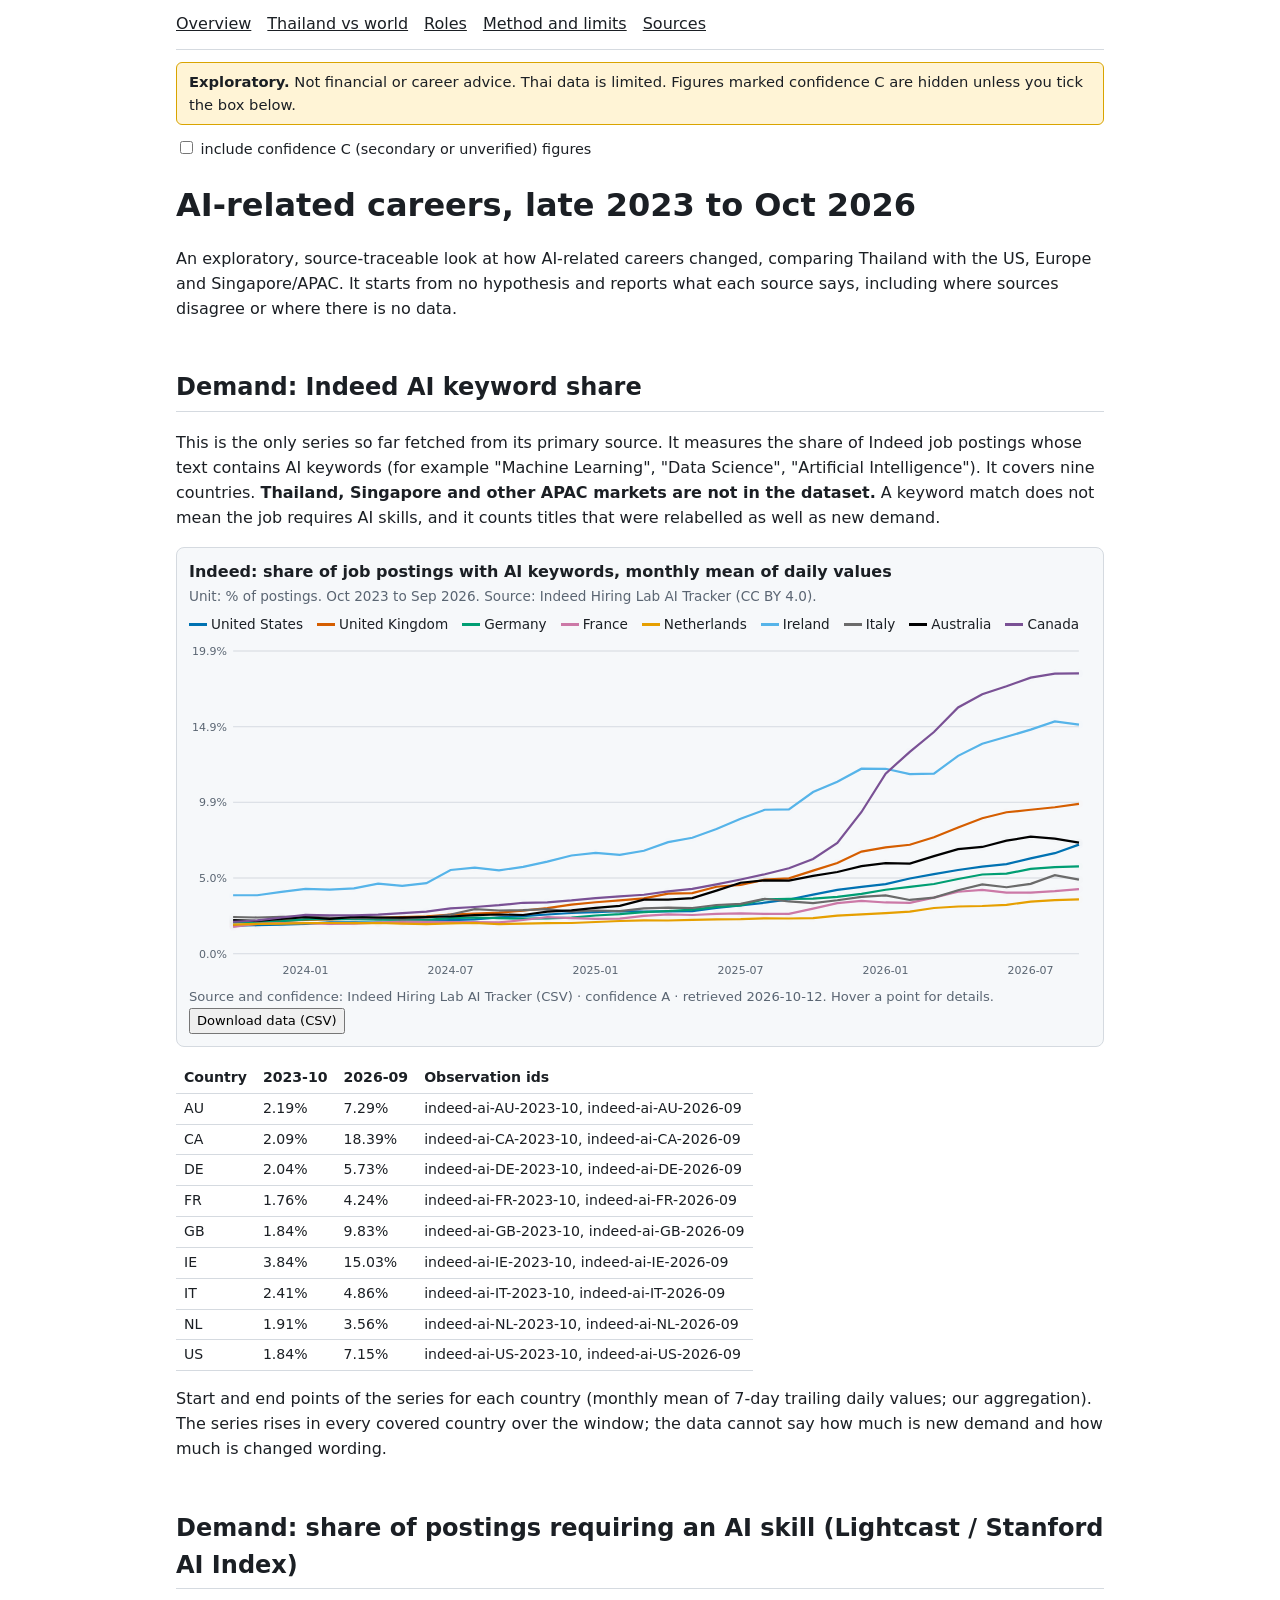
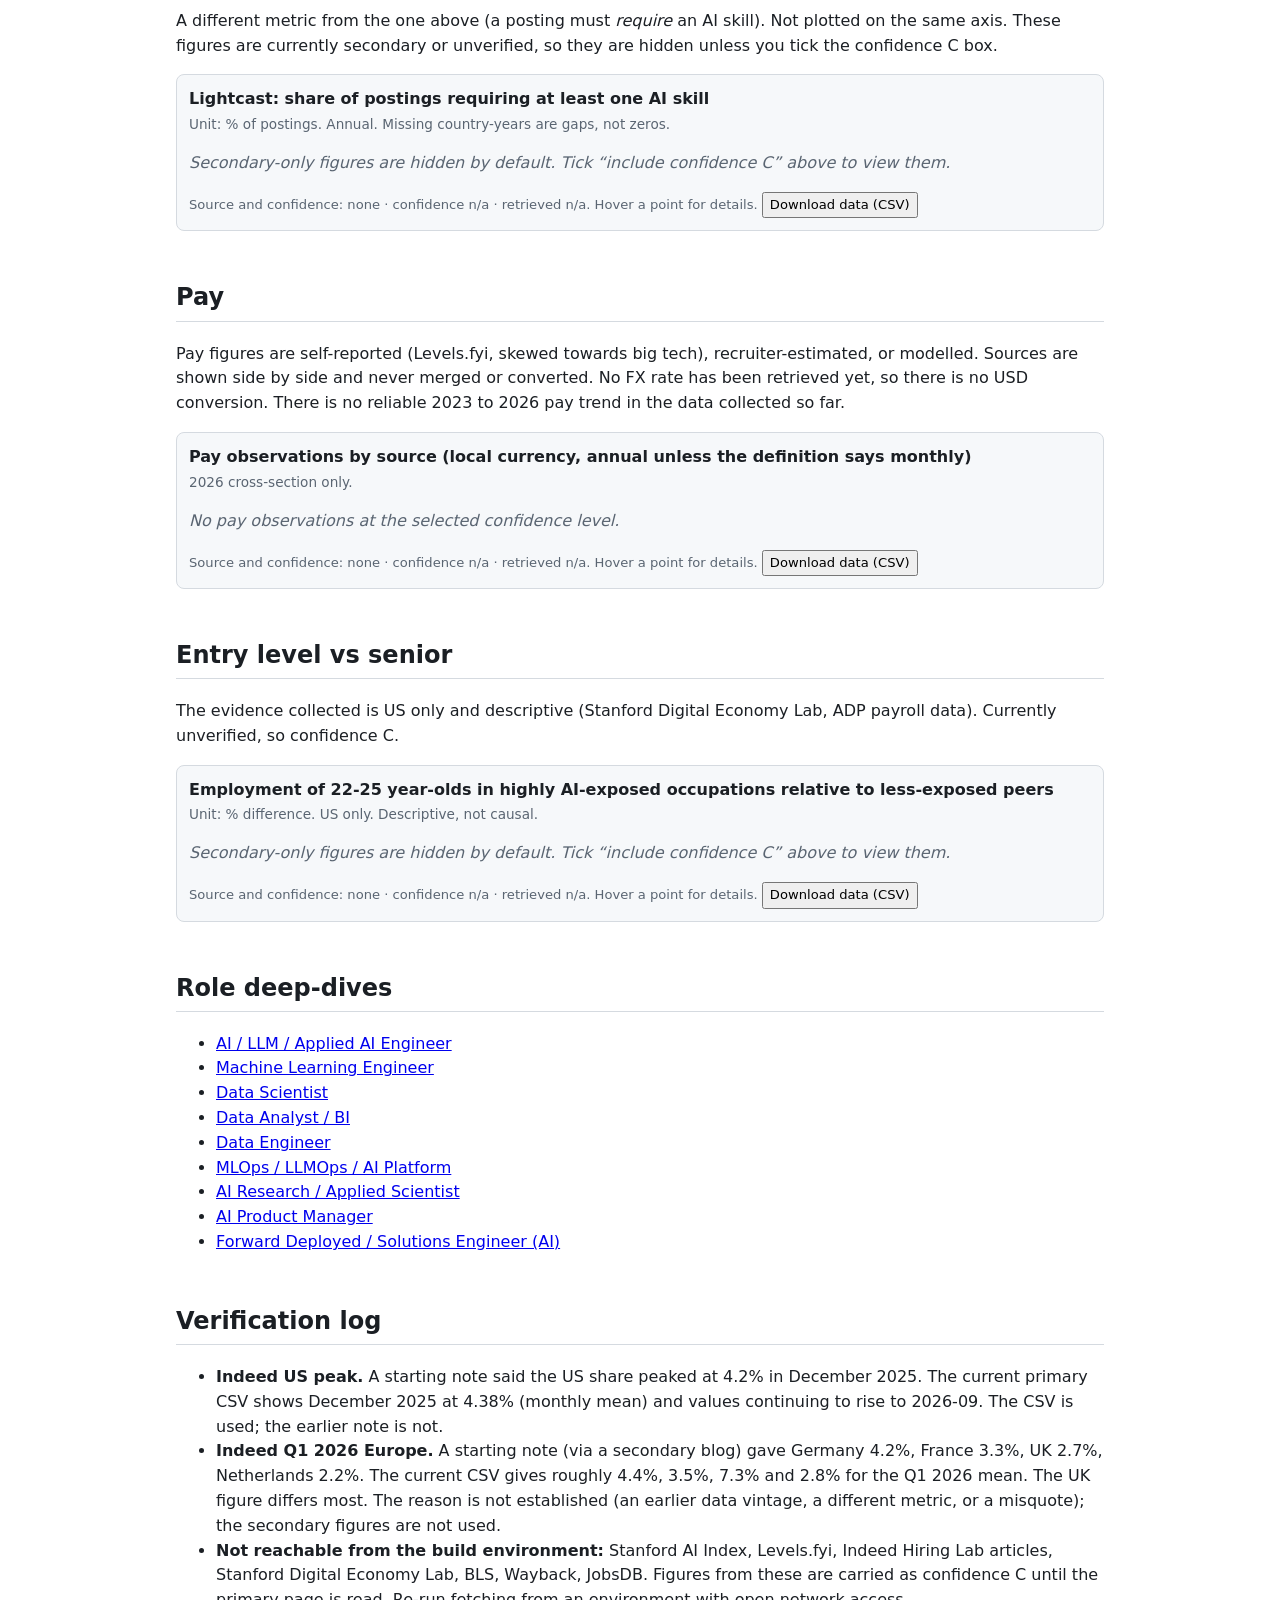
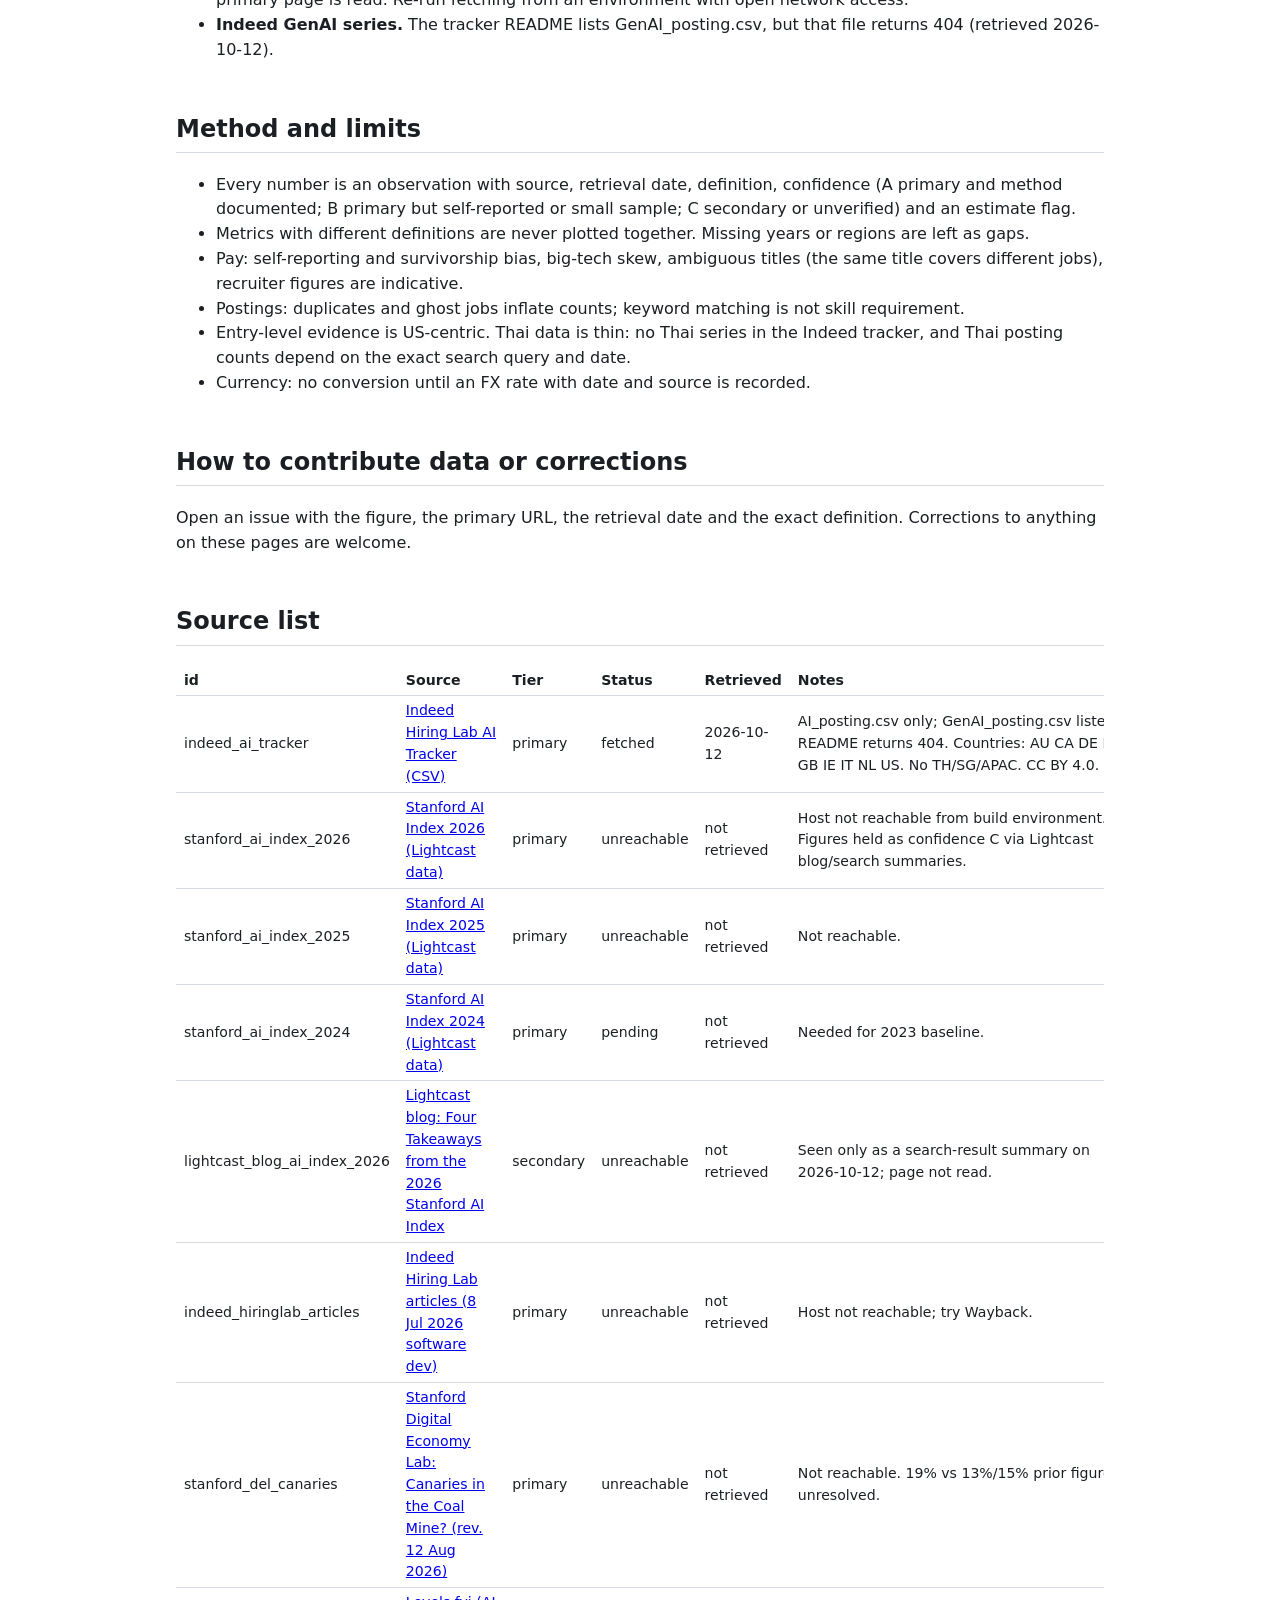
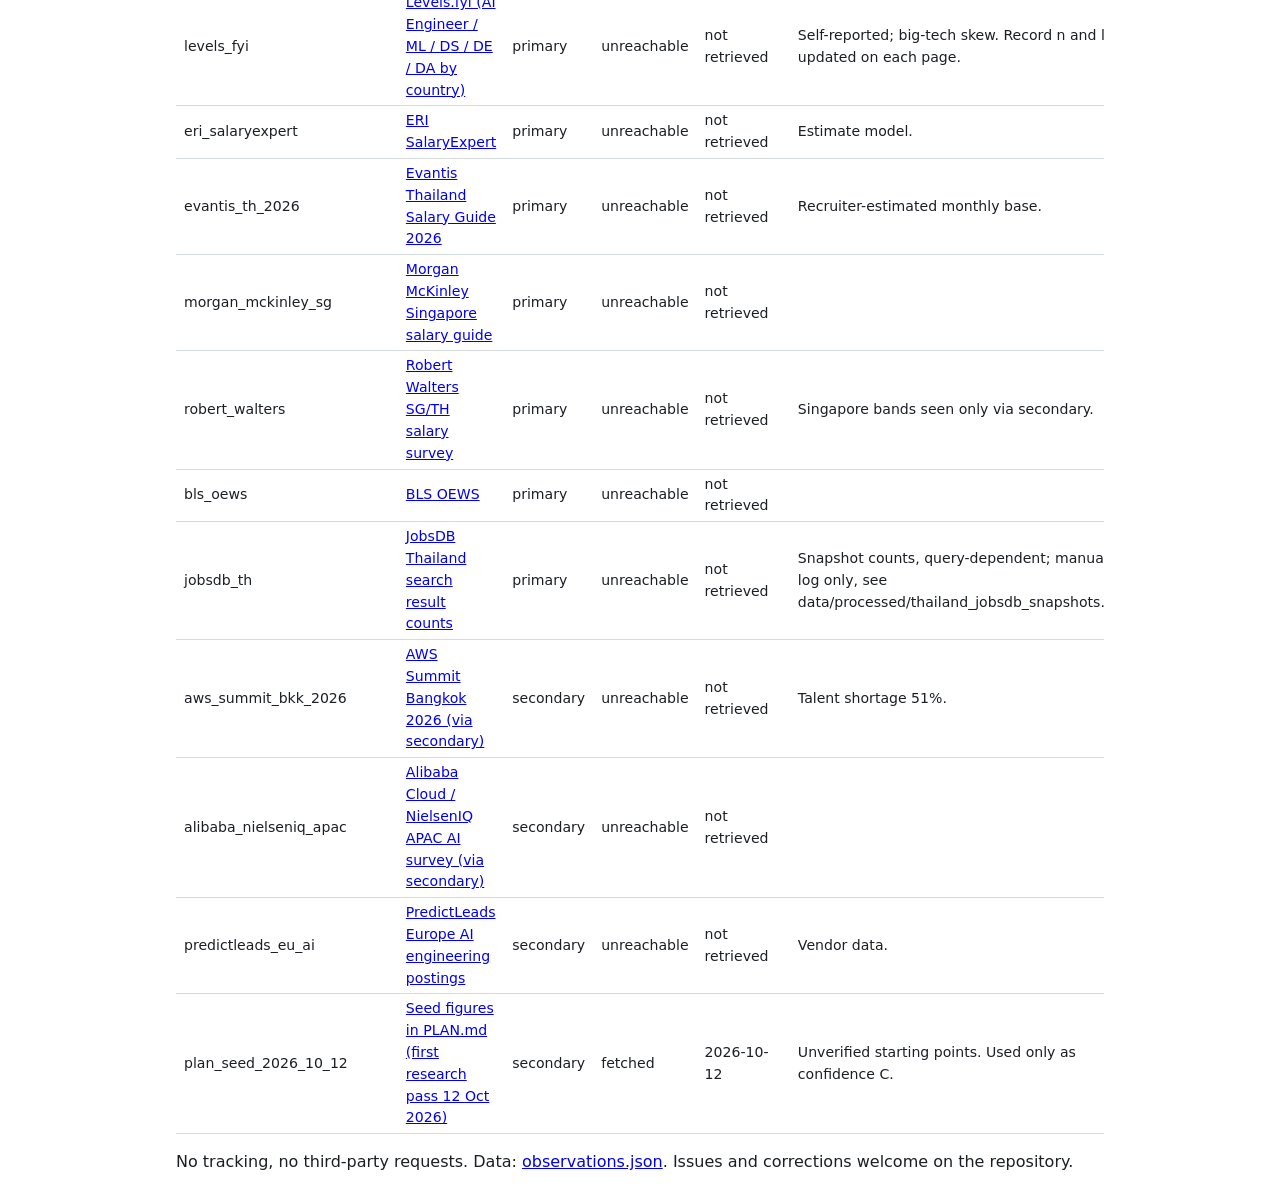
==== site/index.html @ 40ce4fb6 "Scaffold ai-careers-eda: schema, Indeed ingest, static site, tests Indeed AI Tracker loaded from pri" ====
<!doctype html><html lang="en"><head><meta charset="utf-8"><meta name="viewport" content="width=device-width,initial-scale=1">
<title>Overview | AI careers EDA</title><link rel="stylesheet" href="style.css"></head><body>
<header><nav><a href="index.html">Overview</a><a href="compare.html">Thailand vs world</a><a href="index.html#roles">Roles</a><a href="index.html#limits">Method and limits</a><a href="index.html#sources">Sources</a></nav><div class="banner"><strong>Exploratory.</strong> Not financial or career advice. Thai data is limited. Figures marked confidence C are hidden unless you tick the box below.</div><label class="ctl"><input type="checkbox" id="incl-c"> include confidence C (secondary or unverified) figures</label></header>
<main><h1>AI-related careers, late 2023 to Oct 2026</h1>
<p>An exploratory, source-traceable look at how AI-related careers changed, comparing Thailand with the US, Europe and Singapore/APAC. It starts from no hypothesis and reports what each source says, including where sources disagree or where there is no data.</p>
<h2>Demand: Indeed AI keyword share</h2>
<p>This is the only series so far fetched from its primary source. It measures the share of Indeed job postings whose text contains AI keywords (for example "Machine Learning", "Data Science", "Artificial Intelligence"). It covers nine countries. <strong>Thailand, Singapore and other APAC markets are not in the dataset.</strong> A keyword match does not mean the job requires AI skills, and it counts titles that were relabelled as well as new demand.</p>
<div data-chart="timeseries" data-metric="ai_keyword_share" data-regions="US,GB,DE,FR,NL,IE,IT,AU,CA" data-title="Indeed: share of job postings with AI keywords, monthly mean of daily values" data-sub="Unit: % of postings. Oct 2023 to Sep 2026. Source: Indeed Hiring Lab AI Tracker (CC BY 4.0)." data-name="indeed_ai_keyword_share"></div>
<table><thead><tr><th>Country</th><th>2023-10</th><th>2026-09</th><th>Observation ids</th></tr></thead><tbody><tr><td>AU</td><td>2.19%</td><td>7.29%</td><td>indeed-ai-AU-2023-10, indeed-ai-AU-2026-09</td></tr><tr><td>CA</td><td>2.09%</td><td>18.39%</td><td>indeed-ai-CA-2023-10, indeed-ai-CA-2026-09</td></tr><tr><td>DE</td><td>2.04%</td><td>5.73%</td><td>indeed-ai-DE-2023-10, indeed-ai-DE-2026-09</td></tr><tr><td>FR</td><td>1.76%</td><td>4.24%</td><td>indeed-ai-FR-2023-10, indeed-ai-FR-2026-09</td></tr><tr><td>GB</td><td>1.84%</td><td>9.83%</td><td>indeed-ai-GB-2023-10, indeed-ai-GB-2026-09</td></tr><tr><td>IE</td><td>3.84%</td><td>15.03%</td><td>indeed-ai-IE-2023-10, indeed-ai-IE-2026-09</td></tr><tr><td>IT</td><td>2.41%</td><td>4.86%</td><td>indeed-ai-IT-2023-10, indeed-ai-IT-2026-09</td></tr><tr><td>NL</td><td>1.91%</td><td>3.56%</td><td>indeed-ai-NL-2023-10, indeed-ai-NL-2026-09</td></tr><tr><td>US</td><td>1.84%</td><td>7.15%</td><td>indeed-ai-US-2023-10, indeed-ai-US-2026-09</td></tr></tbody></table>
<p class="sub">Start and end points of the series for each country (monthly mean of 7-day trailing daily values; our aggregation). The series rises in every covered country over the window; the data cannot say how much is new demand and how much is changed wording.</p>
<h2>Demand: share of postings requiring an AI skill (Lightcast / Stanford AI Index)</h2>
<p>A different metric from the one above (a posting must <em>require</em> an AI skill). Not plotted on the same axis. These figures are currently secondary or unverified, so they are hidden unless you tick the confidence C box.</p>
<div data-chart="bars" data-metric="ai_skill_share" data-title="Lightcast: share of postings requiring at least one AI skill" data-sub="Unit: % of postings. Annual. Missing country-years are gaps, not zeros." data-name="lightcast_ai_skill_share"></div>
<h2>Pay</h2>
<p>Pay figures are self-reported (Levels.fyi, skewed towards big tech), recruiter-estimated, or modelled. Sources are shown side by side and never merged or converted. No FX rate has been retrieved yet, so there is no USD conversion. There is no reliable 2023 to 2026 pay trend in the data collected so far.</p>
<div data-chart="pay" data-title="Pay observations by source (local currency, annual unless the definition says monthly)" data-sub="2026 cross-section only." data-name="pay_all"></div>
<h2 id="entry">Entry level vs senior</h2>
<p>The evidence collected is US only and descriptive (Stanford Digital Economy Lab, ADP payroll data). Currently unverified, so confidence C.</p>
<div data-chart="bars" data-metric="employment_gap_age22_25" data-title="Employment of 22-25 year-olds in highly AI-exposed occupations relative to less-exposed peers" data-sub="Unit: % difference. US only. Descriptive, not causal." data-name="entry_level"></div>
<h2 id="roles">Role deep-dives</h2><ul><li><a href="roles/ai-engineer.html">AI / LLM / Applied AI Engineer</a></li><li><a href="roles/ml-engineer.html">Machine Learning Engineer</a></li><li><a href="roles/data-scientist.html">Data Scientist</a></li><li><a href="roles/data-analyst.html">Data Analyst / BI</a></li><li><a href="roles/data-engineer.html">Data Engineer</a></li><li><a href="roles/mlops.html">MLOps / LLMOps / AI Platform</a></li><li><a href="roles/ai-research.html">AI Research / Applied Scientist</a></li><li><a href="roles/ai-pm.html">AI Product Manager</a></li><li><a href="roles/forward-deployed.html">Forward Deployed / Solutions Engineer (AI)</a></li></ul>
<h2 id="verification">Verification log</h2>
<ul>
<li><strong>Indeed US peak.</strong> A starting note said the US share peaked at 4.2% in December 2025. The current primary CSV shows December 2025 at 4.38% (monthly mean) and values continuing to rise to 2026-09. The CSV is used; the earlier note is not.</li>
<li><strong>Indeed Q1 2026 Europe.</strong> A starting note (via a secondary blog) gave Germany 4.2%, France 3.3%, UK 2.7%, Netherlands 2.2%. The current CSV gives roughly 4.4%, 3.5%, 7.3% and 2.8% for the Q1 2026 mean. The UK figure differs most. The reason is not established (an earlier data vintage, a different metric, or a misquote); the secondary figures are not used.</li>
<li><strong>Not reachable from the build environment:</strong> Stanford AI Index, Levels.fyi, Indeed Hiring Lab articles, Stanford Digital Economy Lab, BLS, Wayback, JobsDB. Figures from these are carried as confidence C until the primary page is read. Re-run fetching from an environment with open network access.</li>
<li><strong>Indeed GenAI series.</strong> The tracker README lists GenAI_posting.csv, but that file returns 404 (retrieved 2026-10-12).</li>
</ul>
<h2 id="limits">Method and limits</h2>
<ul>
<li>Every number is an observation with source, retrieval date, definition, confidence (A primary and method documented; B primary but self-reported or small sample; C secondary or unverified) and an estimate flag.</li>
<li>Metrics with different definitions are never plotted together. Missing years or regions are left as gaps.</li>
<li>Pay: self-reporting and survivorship bias, big-tech skew, ambiguous titles (the same title covers different jobs), recruiter figures are indicative.</li>
<li>Postings: duplicates and ghost jobs inflate counts; keyword matching is not skill requirement.</li>
<li>Entry-level evidence is US-centric. Thai data is thin: no Thai series in the Indeed tracker, and Thai posting counts depend on the exact search query and date.</li>
<li>Currency: no conversion until an FX rate with date and source is recorded.</li>
</ul>
<h2>How to contribute data or corrections</h2>
<p>Open an issue with the figure, the primary URL, the retrieval date and the exact definition. Corrections to anything on these pages are welcome.</p>
<h2 id="sources">Source list</h2><div data-chart="sources" ></div></main><footer><p class="sub">No tracking, no third-party requests. Data: <a href="data/observations.json">observations.json</a>. Issues and corrections welcome on the repository.</p></footer>
<script src="app.js"></script></body></html>
---- site/style.css ----
:root{--bg:#fff;--fg:#1b1f24;--mut:#5a6572;--line:#d5dae0;--card:#f6f8fa;--warn:#fff4d6;--warnb:#d9a400;
--c0:#0072B2;--c1:#D55E00;--c2:#009E73;--c3:#CC79A7;--c4:#E69F00;--c5:#56B4E9;--c6:#6b6b6b;--c7:#000;--c8:#7a5195}
@media (prefers-color-scheme:dark){:root{--bg:#14171a;--fg:#e6e9ec;--mut:#9aa6b2;--line:#323a43;--card:#1c2126;--warn:#3a3213;--warnb:#a3801a;--c7:#fff;--c8:#bc90d6}}
*{box-sizing:border-box}body{margin:0;background:var(--bg);color:var(--fg);font:16px/1.55 system-ui,sans-serif}
main,header,footer{max-width:960px;margin:0 auto;padding:0 16px}
nav{display:flex;flex-wrap:wrap;gap:4px 16px;padding:12px 0;border-bottom:1px solid var(--line)}nav a{color:var(--fg)}
.banner{background:var(--warn);border:1px solid var(--warnb);padding:8px 12px;margin:12px 0;border-radius:6px;font-size:.92rem}
h1{margin:.6em 0 .2em}h2{margin-top:2em;border-bottom:1px solid var(--line);padding-bottom:4px}
.chart{background:var(--card);border:1px solid var(--line);border-radius:8px;padding:12px;margin:16px 0}
.chart h3{margin:0 0 2px;font-size:1rem}.chart .sub{color:var(--mut);font-size:.85rem}
.chart svg{width:100%;height:auto;display:block}.chart text{fill:var(--mut);font-size:11px}
.chart .foot{font-size:.82rem;color:var(--mut);margin-top:6px}.chart button{font:inherit;font-size:.82rem}
.legend{display:flex;flex-wrap:wrap;gap:4px 14px;font-size:.85rem;margin:6px 0}.legend i{display:inline-block;width:18px;height:3px;vertical-align:middle;margin-right:4px}
.gap{color:var(--mut);font-style:italic}
table{border-collapse:collapse;width:100%;font-size:.88rem;display:block;overflow-x:auto}td,th{border-bottom:1px solid var(--line);padding:4px 8px;text-align:left}
.ctl{margin:8px 0;font-size:.9rem}.tag{font-size:.75rem;border:1px solid var(--line);border-radius:4px;padding:0 4px}
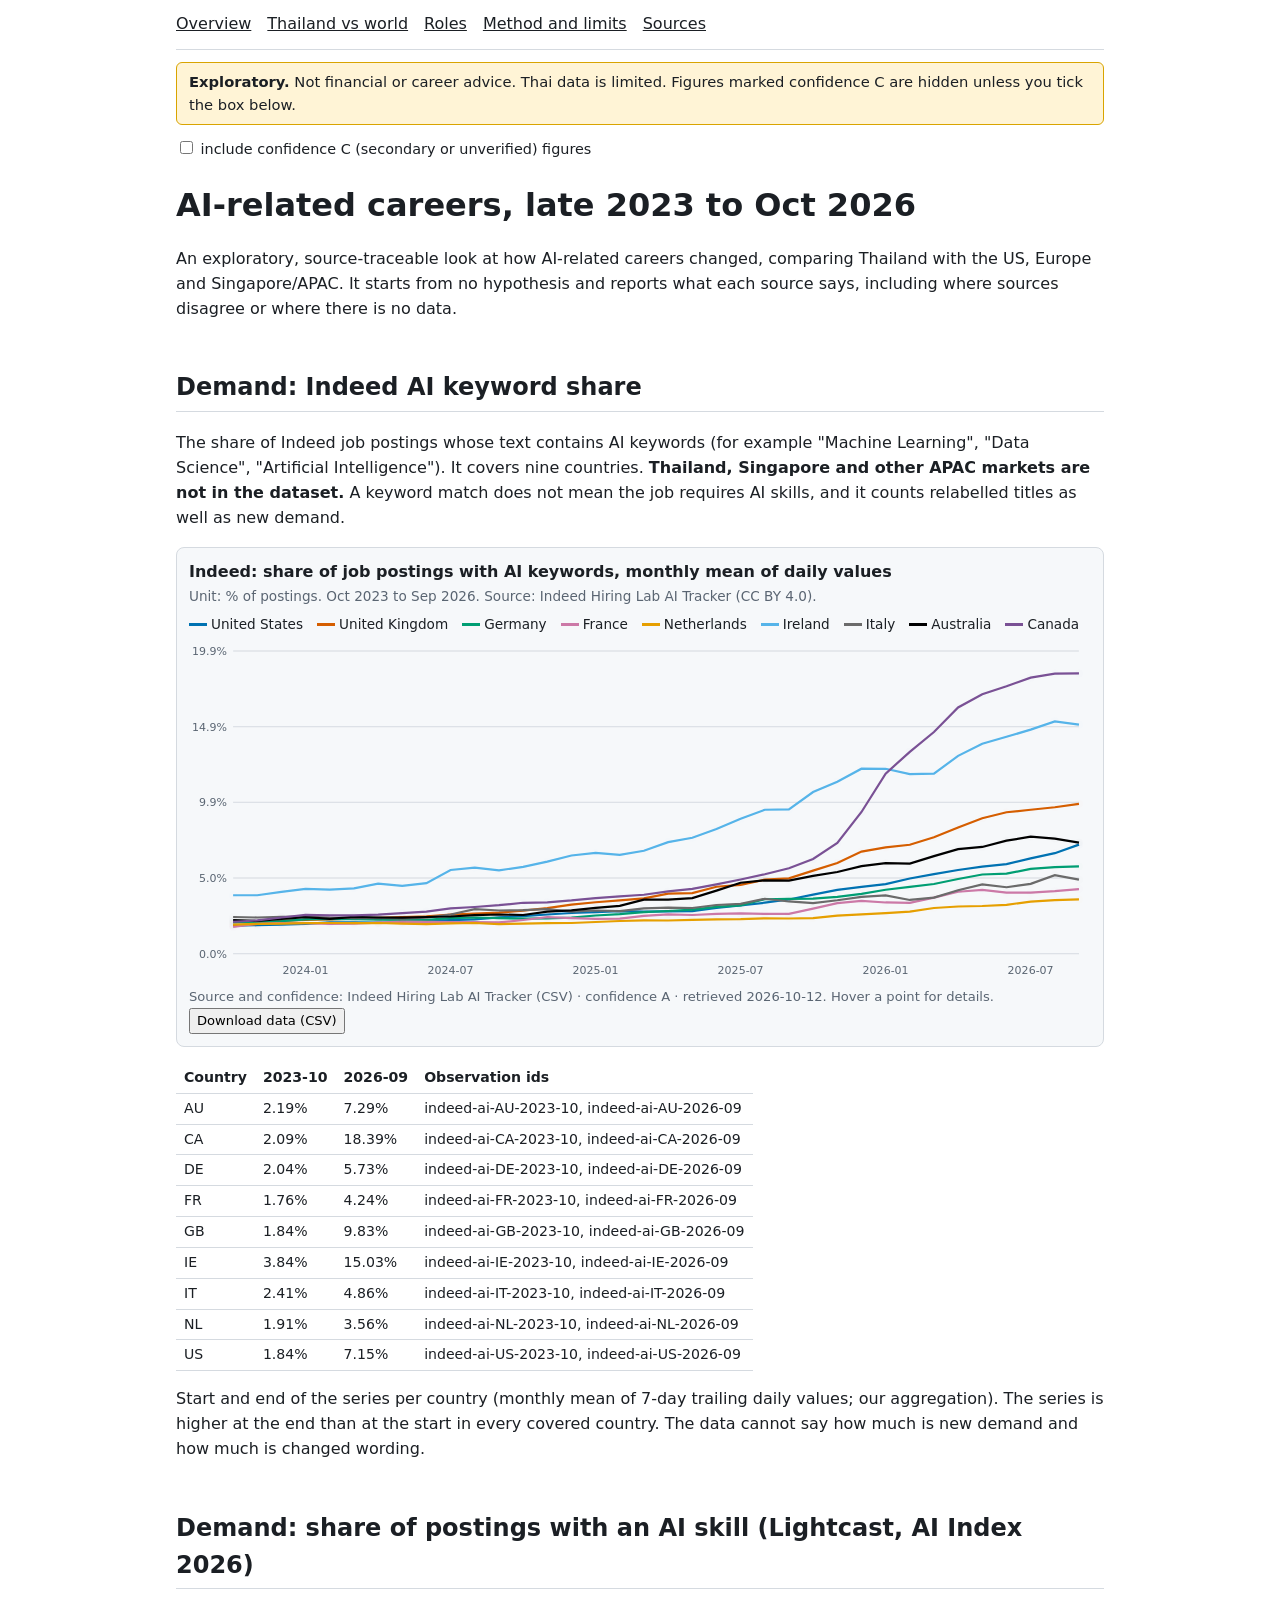
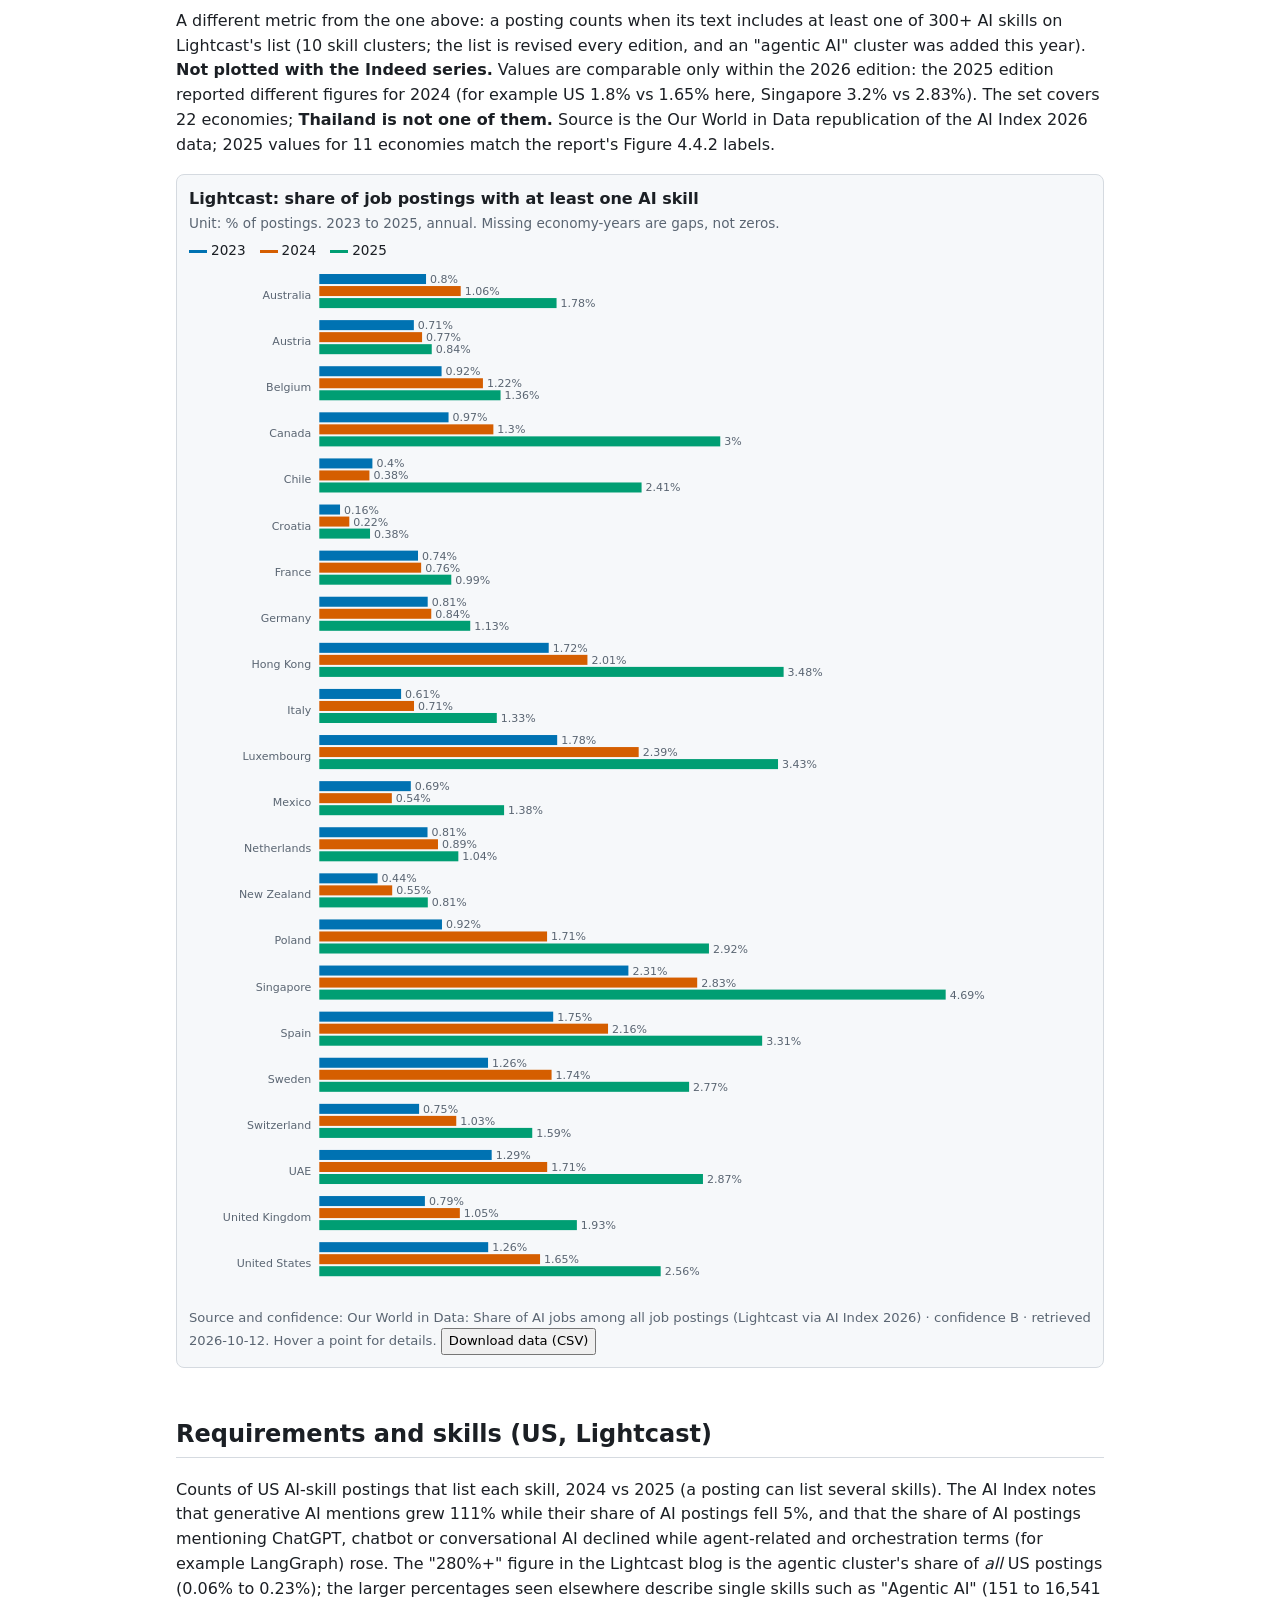
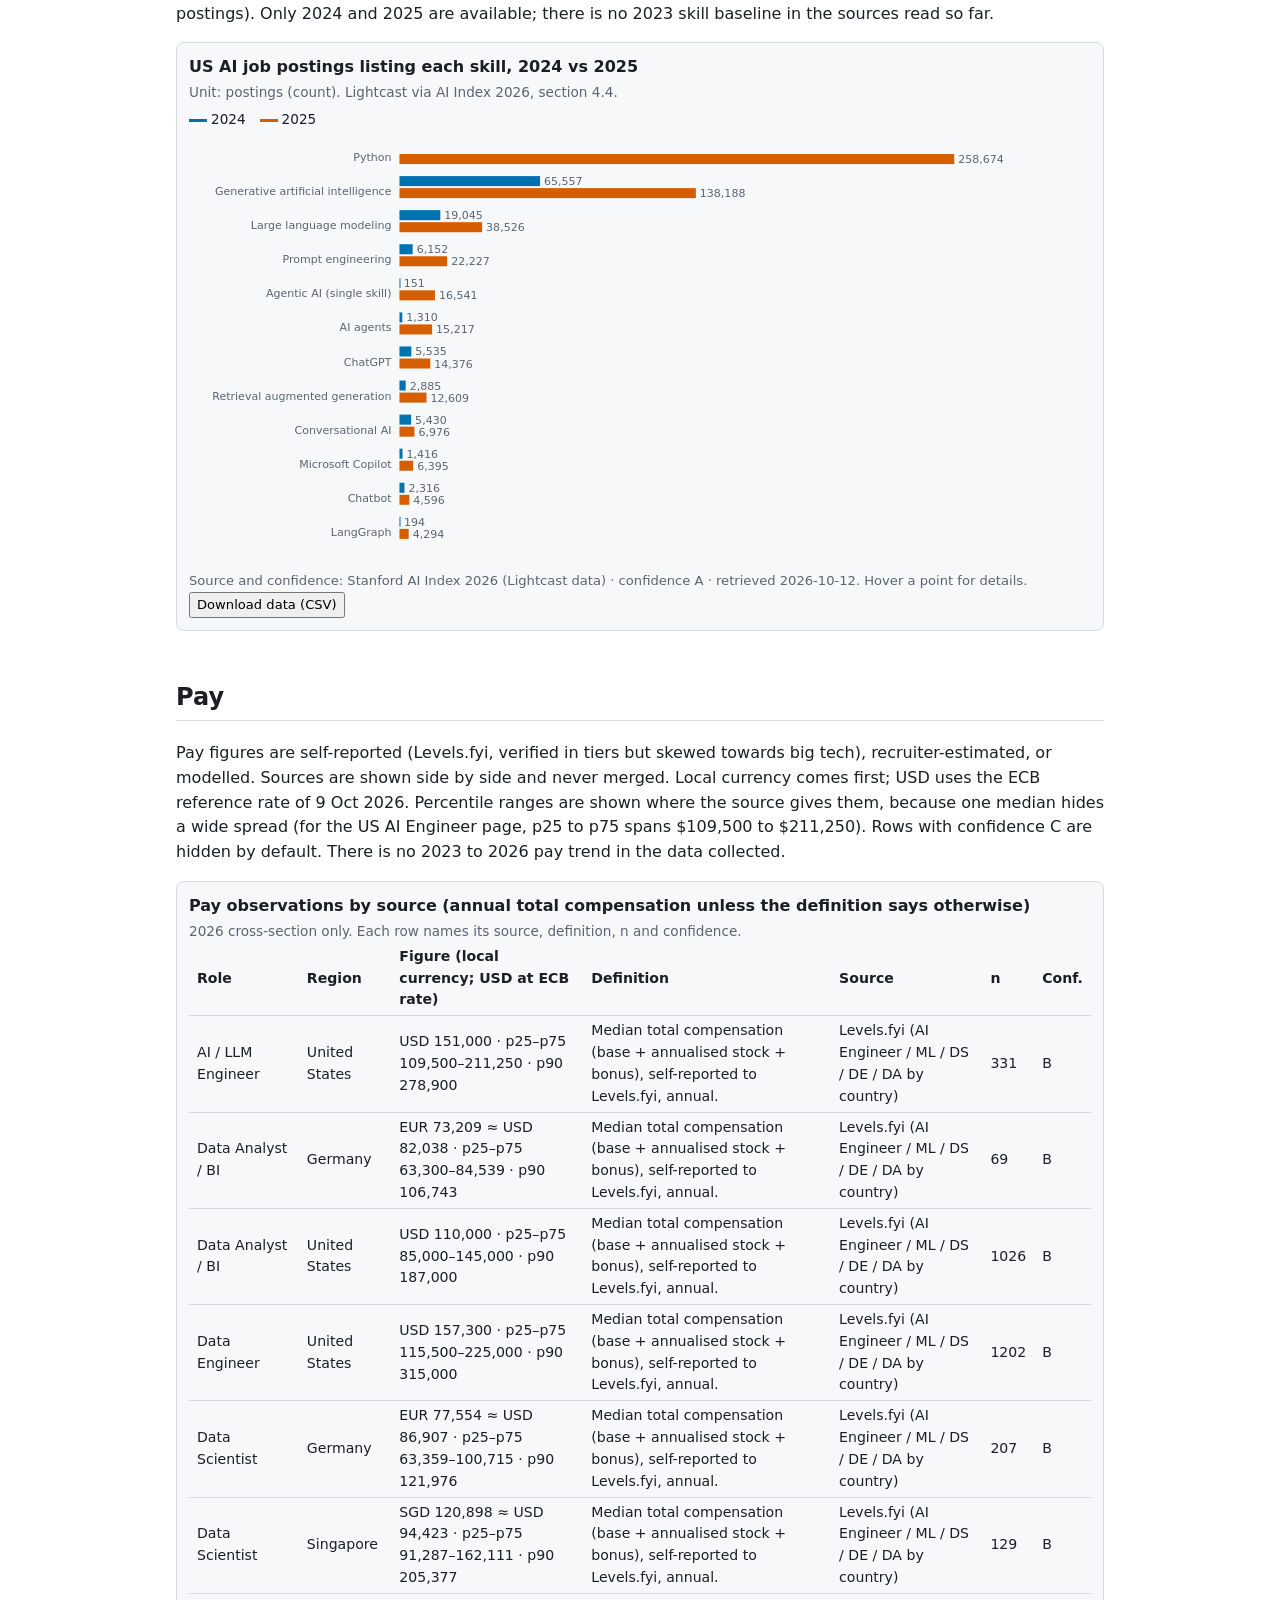
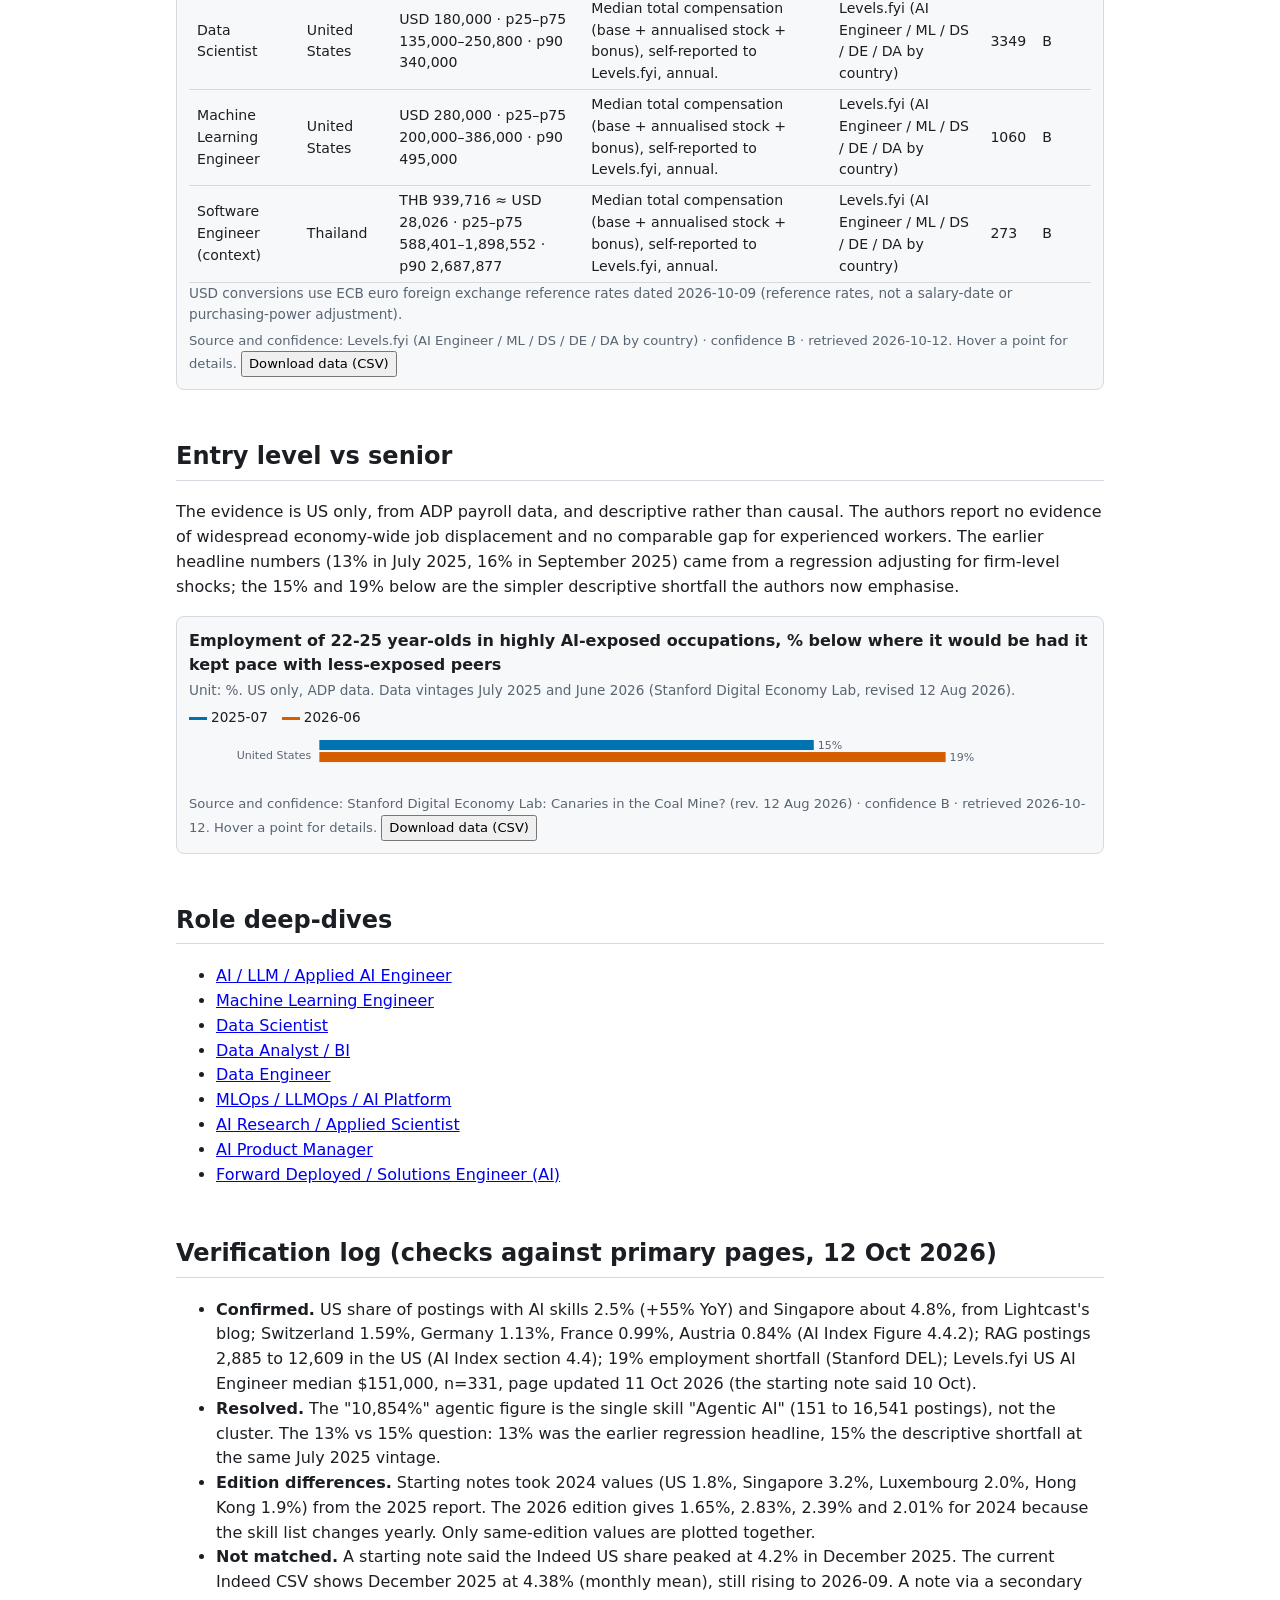
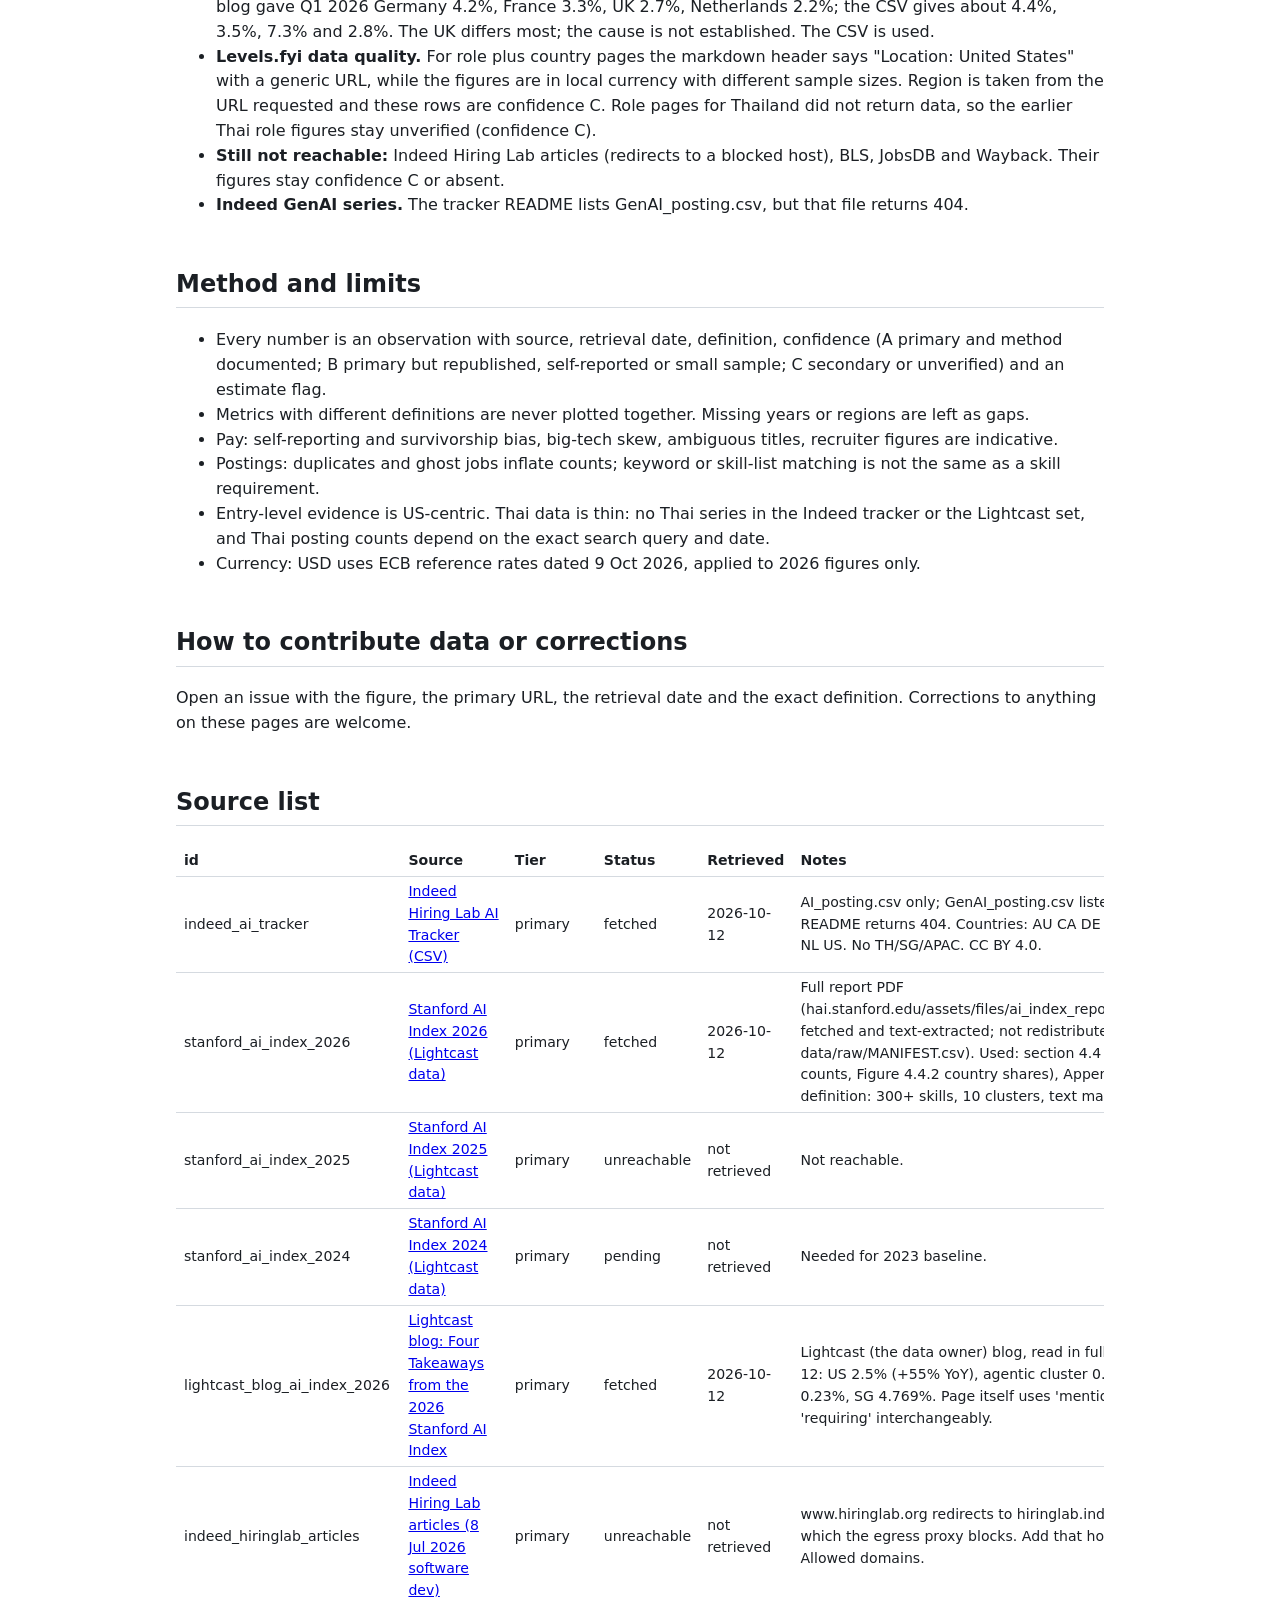
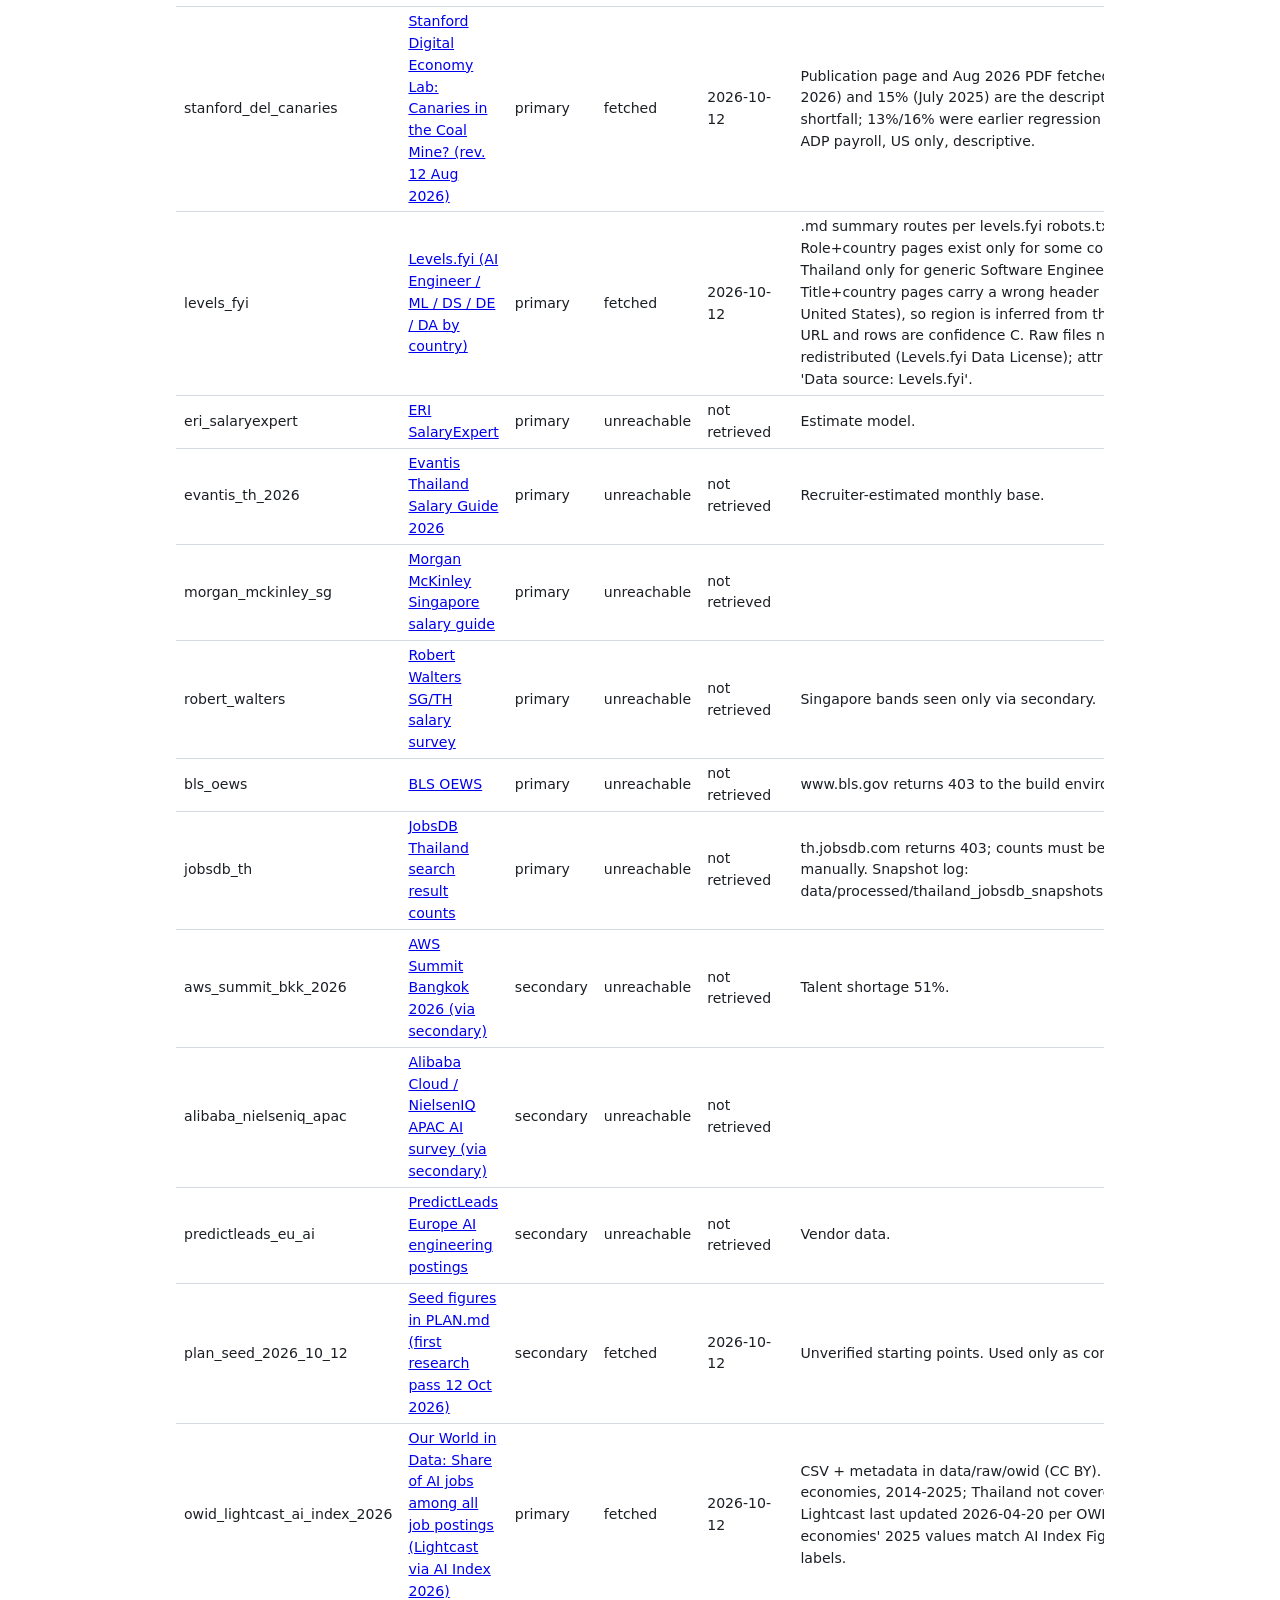
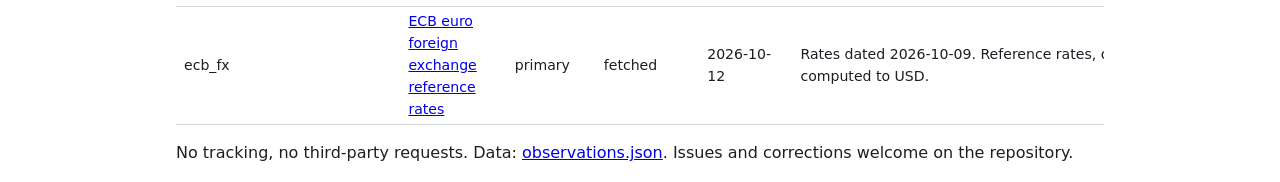
==== commit 2e98d1f1: "Verify against primary sources: Lightcast shares, AI Index skills, Stanford DEL, Levels.fyi, ECB FX " ====
--- a/site/index.html
+++ b/site/index.html
@@ -4,35 +4,41 @@
 <main><h1>AI-related careers, late 2023 to Oct 2026</h1>
 <p>An exploratory, source-traceable look at how AI-related careers changed, comparing Thailand with the US, Europe and Singapore/APAC. It starts from no hypothesis and reports what each source says, including where sources disagree or where there is no data.</p>
 <h2>Demand: Indeed AI keyword share</h2>
-<p>This is the only series so far fetched from its primary source. It measures the share of Indeed job postings whose text contains AI keywords (for example "Machine Learning", "Data Science", "Artificial Intelligence"). It covers nine countries. <strong>Thailand, Singapore and other APAC markets are not in the dataset.</strong> A keyword match does not mean the job requires AI skills, and it counts titles that were relabelled as well as new demand.</p>
+<p>The share of Indeed job postings whose text contains AI keywords (for example "Machine Learning", "Data Science", "Artificial Intelligence"). It covers nine countries. <strong>Thailand, Singapore and other APAC markets are not in the dataset.</strong> A keyword match does not mean the job requires AI skills, and it counts relabelled titles as well as new demand.</p>
 <div data-chart="timeseries" data-metric="ai_keyword_share" data-regions="US,GB,DE,FR,NL,IE,IT,AU,CA" data-title="Indeed: share of job postings with AI keywords, monthly mean of daily values" data-sub="Unit: % of postings. Oct 2023 to Sep 2026. Source: Indeed Hiring Lab AI Tracker (CC BY 4.0)." data-name="indeed_ai_keyword_share"></div>
 <table><thead><tr><th>Country</th><th>2023-10</th><th>2026-09</th><th>Observation ids</th></tr></thead><tbody><tr><td>AU</td><td>2.19%</td><td>7.29%</td><td>indeed-ai-AU-2023-10, indeed-ai-AU-2026-09</td></tr><tr><td>CA</td><td>2.09%</td><td>18.39%</td><td>indeed-ai-CA-2023-10, indeed-ai-CA-2026-09</td></tr><tr><td>DE</td><td>2.04%</td><td>5.73%</td><td>indeed-ai-DE-2023-10, indeed-ai-DE-2026-09</td></tr><tr><td>FR</td><td>1.76%</td><td>4.24%</td><td>indeed-ai-FR-2023-10, indeed-ai-FR-2026-09</td></tr><tr><td>GB</td><td>1.84%</td><td>9.83%</td><td>indeed-ai-GB-2023-10, indeed-ai-GB-2026-09</td></tr><tr><td>IE</td><td>3.84%</td><td>15.03%</td><td>indeed-ai-IE-2023-10, indeed-ai-IE-2026-09</td></tr><tr><td>IT</td><td>2.41%</td><td>4.86%</td><td>indeed-ai-IT-2023-10, indeed-ai-IT-2026-09</td></tr><tr><td>NL</td><td>1.91%</td><td>3.56%</td><td>indeed-ai-NL-2023-10, indeed-ai-NL-2026-09</td></tr><tr><td>US</td><td>1.84%</td><td>7.15%</td><td>indeed-ai-US-2023-10, indeed-ai-US-2026-09</td></tr></tbody></table>
-<p class="sub">Start and end points of the series for each country (monthly mean of 7-day trailing daily values; our aggregation). The series rises in every covered country over the window; the data cannot say how much is new demand and how much is changed wording.</p>
-<h2>Demand: share of postings requiring an AI skill (Lightcast / Stanford AI Index)</h2>
-<p>A different metric from the one above (a posting must <em>require</em> an AI skill). Not plotted on the same axis. These figures are currently secondary or unverified, so they are hidden unless you tick the confidence C box.</p>
-<div data-chart="bars" data-metric="ai_skill_share" data-title="Lightcast: share of postings requiring at least one AI skill" data-sub="Unit: % of postings. Annual. Missing country-years are gaps, not zeros." data-name="lightcast_ai_skill_share"></div>
+<p class="sub">Start and end of the series per country (monthly mean of 7-day trailing daily values; our aggregation). The series is higher at the end than at the start in every covered country. The data cannot say how much is new demand and how much is changed wording.</p>
+<h2>Demand: share of postings with an AI skill (Lightcast, AI Index 2026)</h2>
+<p>A different metric from the one above: a posting counts when its text includes at least one of 300+ AI skills on Lightcast's list (10 skill clusters; the list is revised every edition, and an "agentic AI" cluster was added this year). <strong>Not plotted with the Indeed series.</strong> Values are comparable only within the 2026 edition: the 2025 edition reported different figures for 2024 (for example US 1.8% vs 1.65% here, Singapore 3.2% vs 2.83%). The set covers 22 economies; <strong>Thailand is not one of them.</strong> Source is the Our World in Data republication of the AI Index 2026 data; 2025 values for 11 economies match the report's Figure 4.4.2 labels.</p>
+<div data-chart="bars" data-metric="ai_skill_share" data-title="Lightcast: share of job postings with at least one AI skill" data-sub="Unit: % of postings. 2023 to 2025, annual. Missing economy-years are gaps, not zeros." data-name="lightcast_ai_skill_share"></div>
+<h2>Requirements and skills (US, Lightcast)</h2>
+<p>Counts of US AI-skill postings that list each skill, 2024 vs 2025 (a posting can list several skills). The AI Index notes that generative AI mentions grew 111% while their share of AI postings fell 5%, and that the share of AI postings mentioning ChatGPT, chatbot or conversational AI declined while agent-related and orchestration terms (for example LangGraph) rose. The "280%+" figure in the Lightcast blog is the agentic cluster's share of <em>all</em> US postings (0.06% to 0.23%); the larger percentages seen elsewhere describe single skills such as "Agentic AI" (151 to 16,541 postings). Only 2024 and 2025 are available; there is no 2023 skill baseline in the sources read so far.</p>
+<div data-chart="bars" data-metric="ai_skill_postings_count" data-group="skill" data-title="US AI job postings listing each skill, 2024 vs 2025" data-sub="Unit: postings (count). Lightcast via AI Index 2026, section 4.4." data-name="us_ai_skill_counts"></div>
 <h2>Pay</h2>
-<p>Pay figures are self-reported (Levels.fyi, skewed towards big tech), recruiter-estimated, or modelled. Sources are shown side by side and never merged or converted. No FX rate has been retrieved yet, so there is no USD conversion. There is no reliable 2023 to 2026 pay trend in the data collected so far.</p>
-<div data-chart="pay" data-title="Pay observations by source (local currency, annual unless the definition says monthly)" data-sub="2026 cross-section only." data-name="pay_all"></div>
+<p>Pay figures are self-reported (Levels.fyi, verified in tiers but skewed towards big tech), recruiter-estimated, or modelled. Sources are shown side by side and never merged. Local currency comes first; USD uses the ECB reference rate of 9 Oct 2026. Percentile ranges are shown where the source gives them, because one median hides a wide spread (for the US AI Engineer page, p25 to p75 spans $109,500 to $211,250). Rows with confidence C are hidden by default. There is no 2023 to 2026 pay trend in the data collected.</p>
+<div data-chart="pay" data-title="Pay observations by source (annual total compensation unless the definition says otherwise)" data-sub="2026 cross-section only. Each row names its source, definition, n and confidence." data-name="pay_all"></div>
 <h2 id="entry">Entry level vs senior</h2>
-<p>The evidence collected is US only and descriptive (Stanford Digital Economy Lab, ADP payroll data). Currently unverified, so confidence C.</p>
-<div data-chart="bars" data-metric="employment_gap_age22_25" data-title="Employment of 22-25 year-olds in highly AI-exposed occupations relative to less-exposed peers" data-sub="Unit: % difference. US only. Descriptive, not causal." data-name="entry_level"></div>
+<p>The evidence is US only, from ADP payroll data, and descriptive rather than causal. The authors report no evidence of widespread economy-wide job displacement and no comparable gap for experienced workers. The earlier headline numbers (13% in July 2025, 16% in September 2025) came from a regression adjusting for firm-level shocks; the 15% and 19% below are the simpler descriptive shortfall the authors now emphasise.</p>
+<div data-chart="bars" data-metric="employment_shortfall_age22_25" data-title="Employment of 22-25 year-olds in highly AI-exposed occupations, % below where it would be had it kept pace with less-exposed peers" data-sub="Unit: %. US only, ADP data. Data vintages July 2025 and June 2026 (Stanford Digital Economy Lab, revised 12 Aug 2026)." data-name="entry_level"></div>
 <h2 id="roles">Role deep-dives</h2><ul><li><a href="roles/ai-engineer.html">AI / LLM / Applied AI Engineer</a></li><li><a href="roles/ml-engineer.html">Machine Learning Engineer</a></li><li><a href="roles/data-scientist.html">Data Scientist</a></li><li><a href="roles/data-analyst.html">Data Analyst / BI</a></li><li><a href="roles/data-engineer.html">Data Engineer</a></li><li><a href="roles/mlops.html">MLOps / LLMOps / AI Platform</a></li><li><a href="roles/ai-research.html">AI Research / Applied Scientist</a></li><li><a href="roles/ai-pm.html">AI Product Manager</a></li><li><a href="roles/forward-deployed.html">Forward Deployed / Solutions Engineer (AI)</a></li></ul>
-<h2 id="verification">Verification log</h2>
+<h2 id="verification">Verification log (checks against primary pages, 12 Oct 2026)</h2>
 <ul>
-<li><strong>Indeed US peak.</strong> A starting note said the US share peaked at 4.2% in December 2025. The current primary CSV shows December 2025 at 4.38% (monthly mean) and values continuing to rise to 2026-09. The CSV is used; the earlier note is not.</li>
-<li><strong>Indeed Q1 2026 Europe.</strong> A starting note (via a secondary blog) gave Germany 4.2%, France 3.3%, UK 2.7%, Netherlands 2.2%. The current CSV gives roughly 4.4%, 3.5%, 7.3% and 2.8% for the Q1 2026 mean. The UK figure differs most. The reason is not established (an earlier data vintage, a different metric, or a misquote); the secondary figures are not used.</li>
-<li><strong>Not reachable from the build environment:</strong> Stanford AI Index, Levels.fyi, Indeed Hiring Lab articles, Stanford Digital Economy Lab, BLS, Wayback, JobsDB. Figures from these are carried as confidence C until the primary page is read. Re-run fetching from an environment with open network access.</li>
-<li><strong>Indeed GenAI series.</strong> The tracker README lists GenAI_posting.csv, but that file returns 404 (retrieved 2026-10-12).</li>
+<li><strong>Confirmed.</strong> US share of postings with AI skills 2.5% (+55% YoY) and Singapore about 4.8%, from Lightcast's blog; Switzerland 1.59%, Germany 1.13%, France 0.99%, Austria 0.84% (AI Index Figure 4.4.2); RAG postings 2,885 to 12,609 in the US (AI Index section 4.4); 19% employment shortfall (Stanford DEL); Levels.fyi US AI Engineer median $151,000, n=331, page updated 11 Oct 2026 (the starting note said 10 Oct).</li>
+<li><strong>Resolved.</strong> The "10,854%" agentic figure is the single skill "Agentic AI" (151 to 16,541 postings), not the cluster. The 13% vs 15% question: 13% was the earlier regression headline, 15% the descriptive shortfall at the same July 2025 vintage.</li>
+<li><strong>Edition differences.</strong> Starting notes took 2024 values (US 1.8%, Singapore 3.2%, Luxembourg 2.0%, Hong Kong 1.9%) from the 2025 report. The 2026 edition gives 1.65%, 2.83%, 2.39% and 2.01% for 2024 because the skill list changes yearly. Only same-edition values are plotted together.</li>
+<li><strong>Not matched.</strong> A starting note said the Indeed US share peaked at 4.2% in December 2025. The current Indeed CSV shows December 2025 at 4.38% (monthly mean), still rising to 2026-09. A note via a secondary blog gave Q1 2026 Germany 4.2%, France 3.3%, UK 2.7%, Netherlands 2.2%; the CSV gives about 4.4%, 3.5%, 7.3% and 2.8%. The UK differs most; the cause is not established. The CSV is used.</li>
+<li><strong>Levels.fyi data quality.</strong> For role plus country pages the markdown header says "Location: United States" with a generic URL, while the figures are in local currency with different sample sizes. Region is taken from the URL requested and these rows are confidence C. Role pages for Thailand did not return data, so the earlier Thai role figures stay unverified (confidence C).</li>
+<li><strong>Still not reachable:</strong> Indeed Hiring Lab articles (redirects to a blocked host), BLS, JobsDB and Wayback. Their figures stay confidence C or absent.</li>
+<li><strong>Indeed GenAI series.</strong> The tracker README lists GenAI_posting.csv, but that file returns 404.</li>
 </ul>
 <h2 id="limits">Method and limits</h2>
 <ul>
-<li>Every number is an observation with source, retrieval date, definition, confidence (A primary and method documented; B primary but self-reported or small sample; C secondary or unverified) and an estimate flag.</li>
+<li>Every number is an observation with source, retrieval date, definition, confidence (A primary and method documented; B primary but republished, self-reported or small sample; C secondary or unverified) and an estimate flag.</li>
 <li>Metrics with different definitions are never plotted together. Missing years or regions are left as gaps.</li>
-<li>Pay: self-reporting and survivorship bias, big-tech skew, ambiguous titles (the same title covers different jobs), recruiter figures are indicative.</li>
-<li>Postings: duplicates and ghost jobs inflate counts; keyword matching is not skill requirement.</li>
-<li>Entry-level evidence is US-centric. Thai data is thin: no Thai series in the Indeed tracker, and Thai posting counts depend on the exact search query and date.</li>
-<li>Currency: no conversion until an FX rate with date and source is recorded.</li>
+<li>Pay: self-reporting and survivorship bias, big-tech skew, ambiguous titles, recruiter figures are indicative.</li>
+<li>Postings: duplicates and ghost jobs inflate counts; keyword or skill-list matching is not the same as a skill requirement.</li>
+<li>Entry-level evidence is US-centric. Thai data is thin: no Thai series in the Indeed tracker or the Lightcast set, and Thai posting counts depend on the exact search query and date.</li>
+<li>Currency: USD uses ECB reference rates dated 9 Oct 2026, applied to 2026 figures only.</li>
 </ul>
 <h2>How to contribute data or corrections</h2>
 <p>Open an issue with the figure, the primary URL, the retrieval date and the exact definition. Corrections to anything on these pages are welcome.</p>
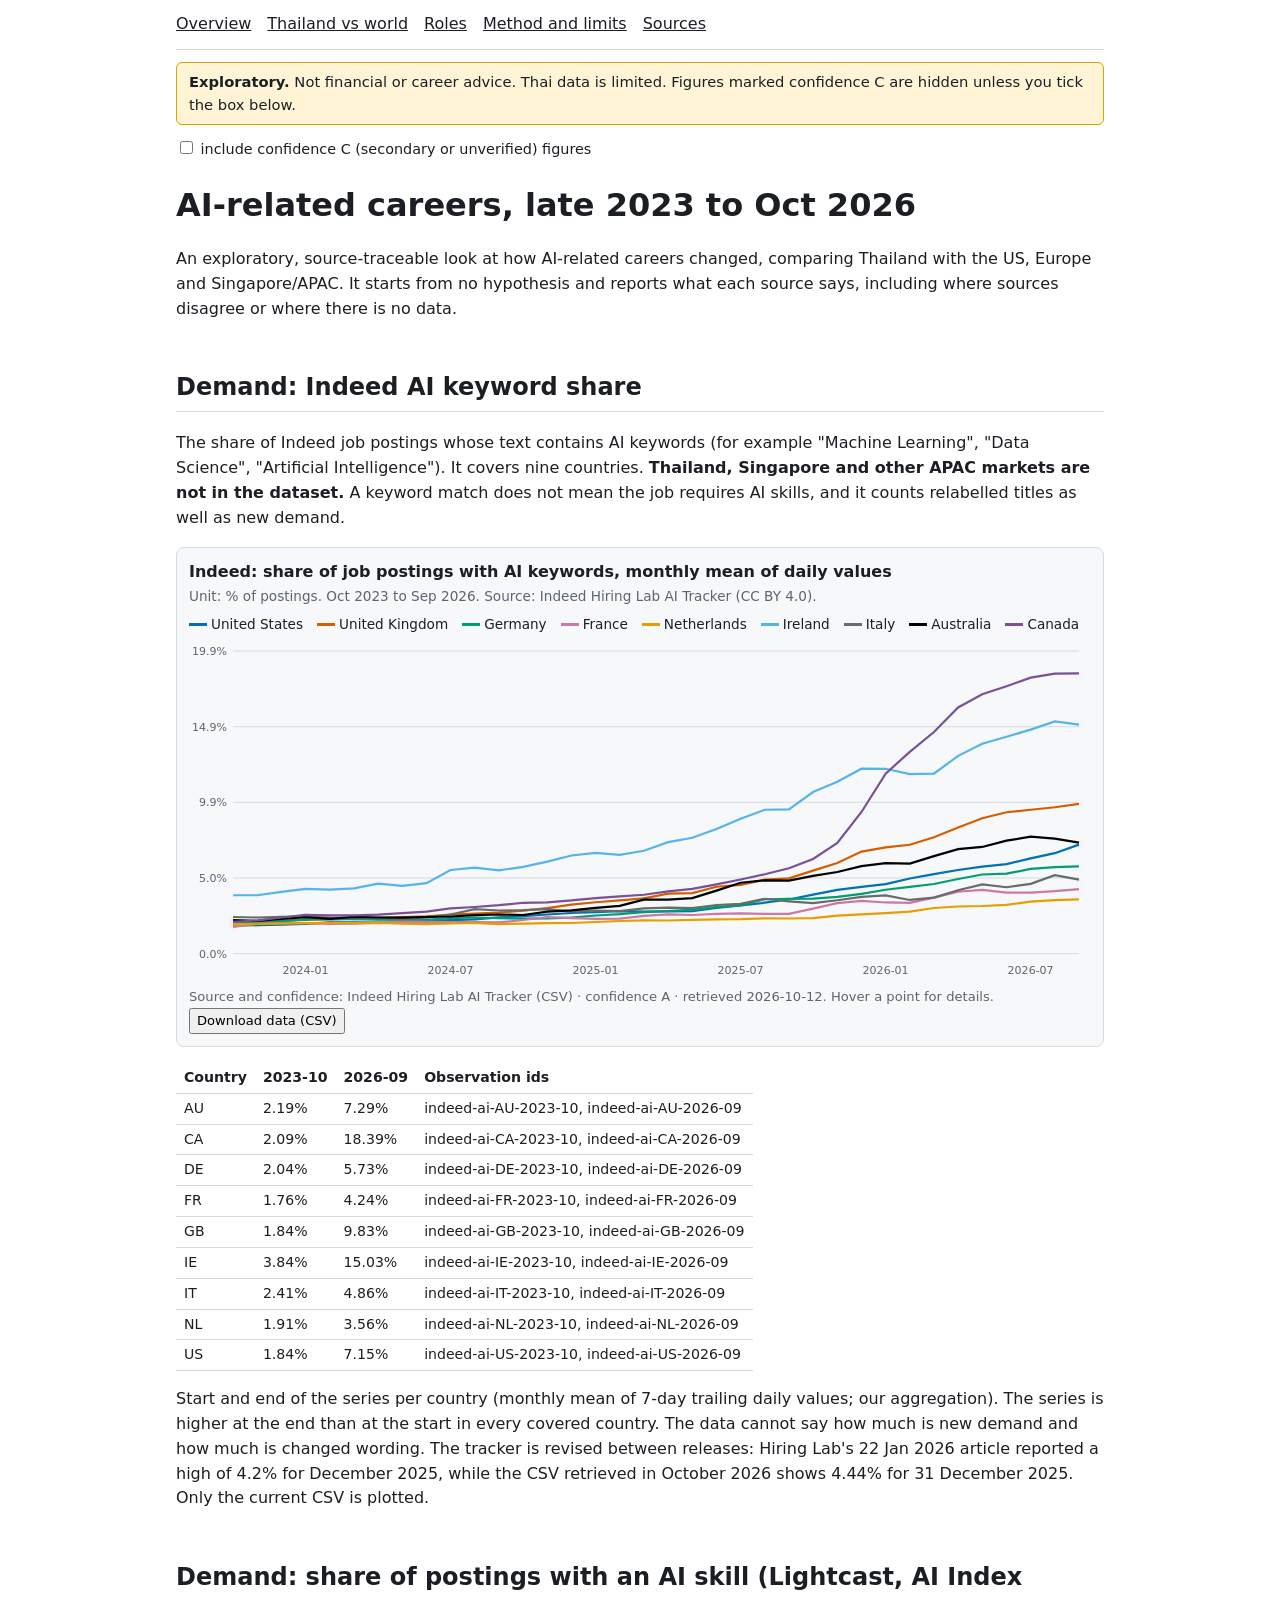
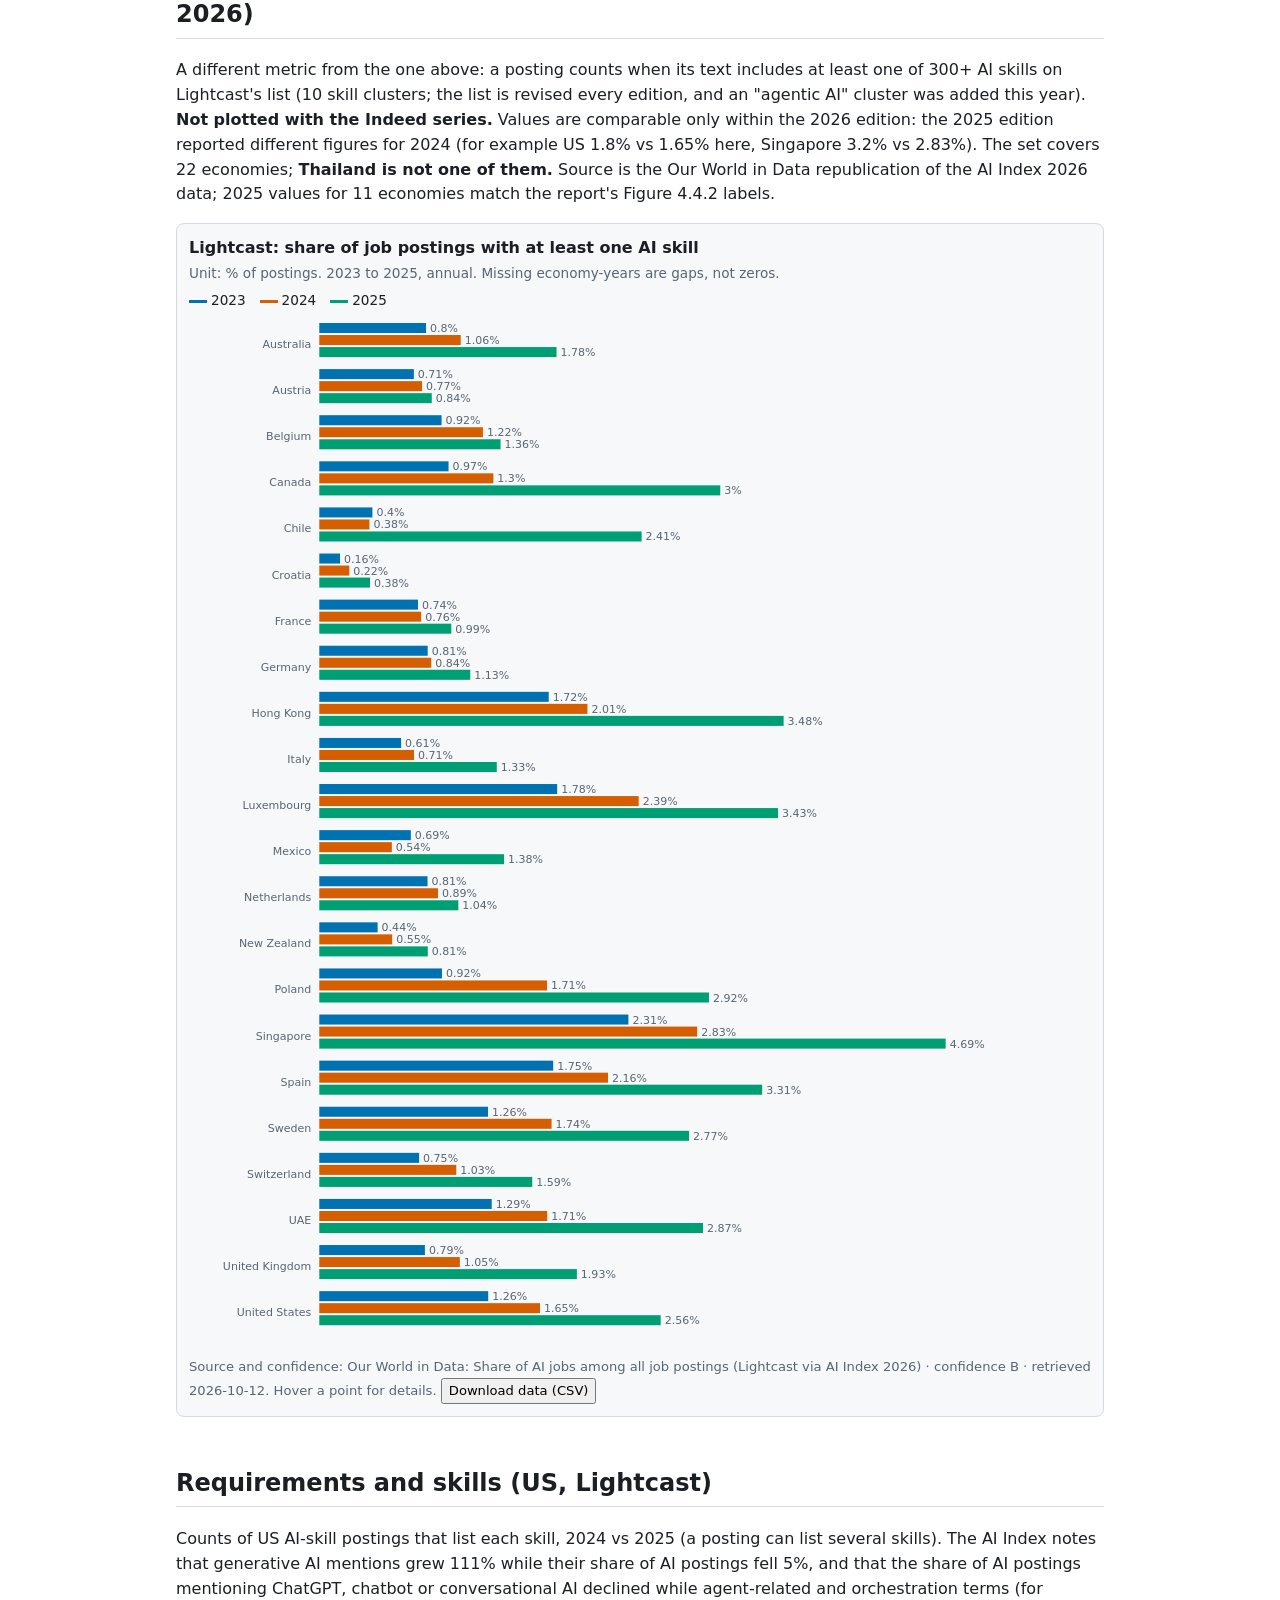
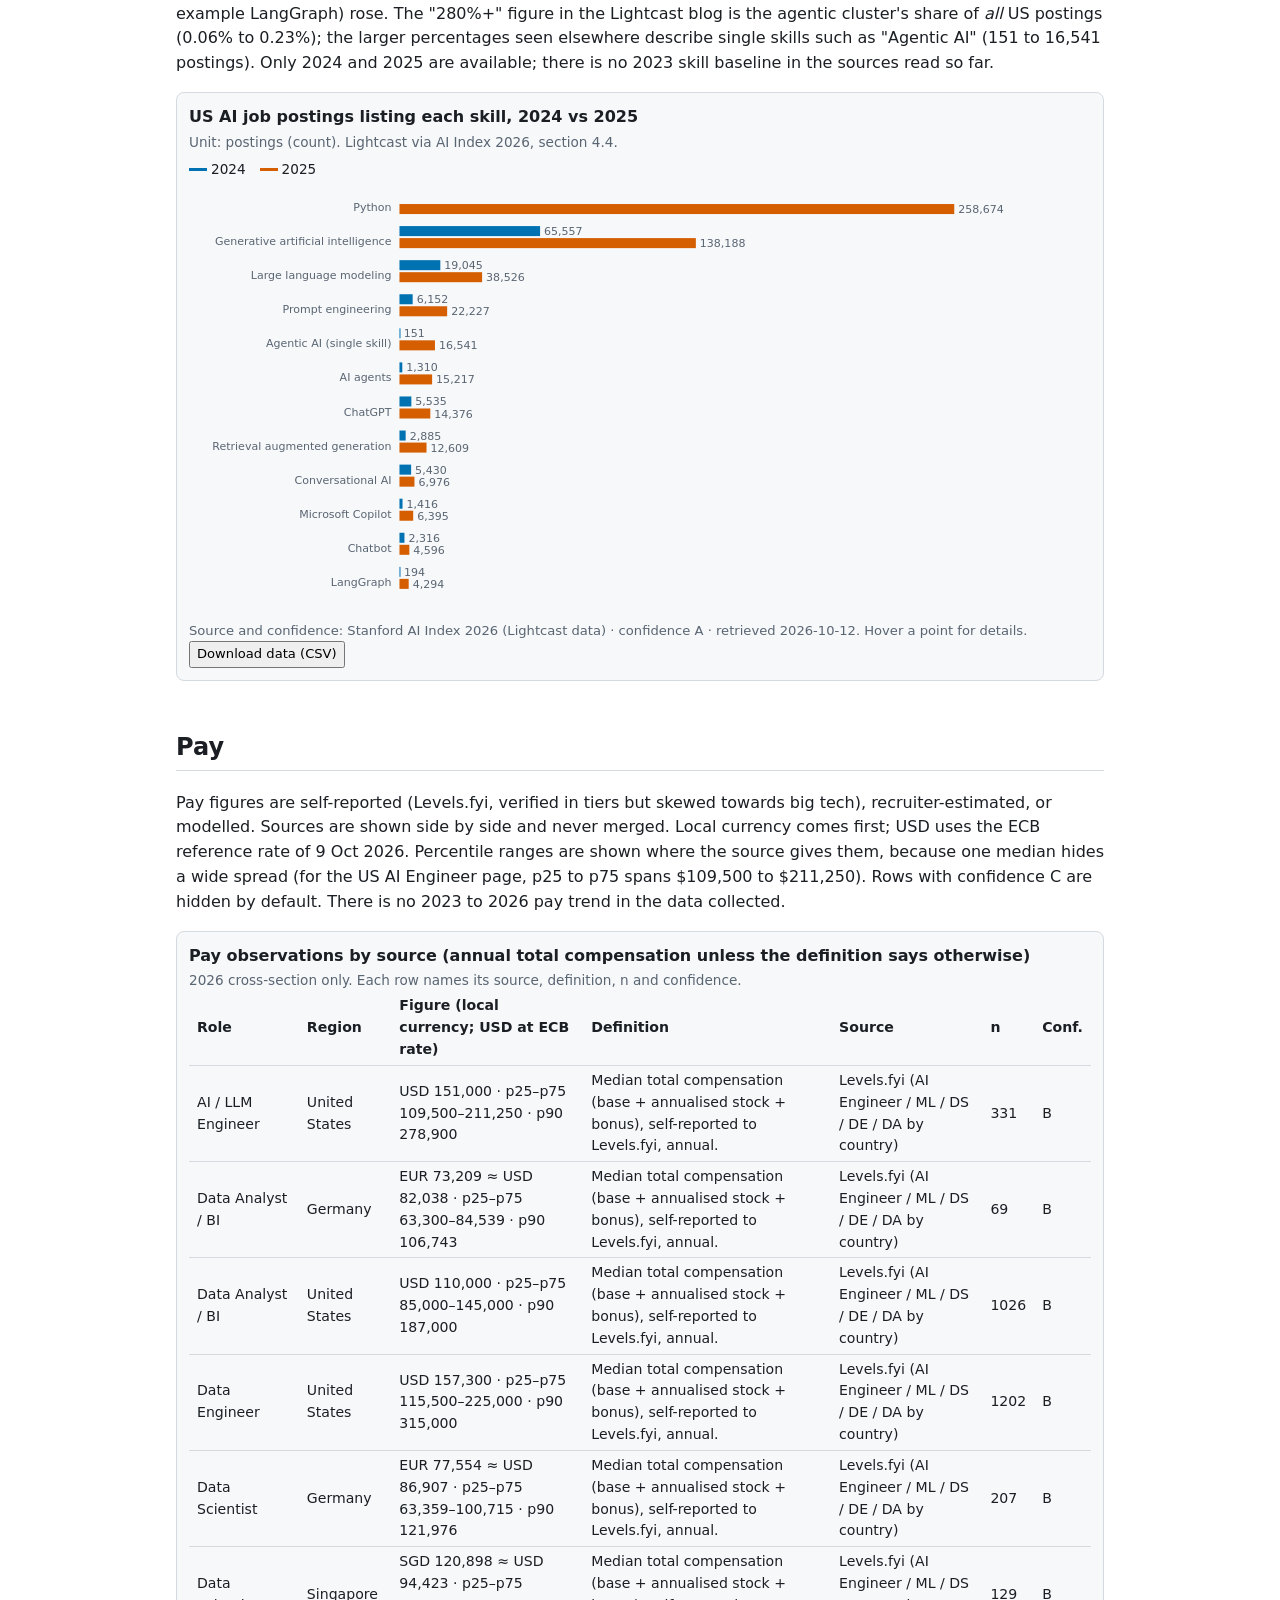
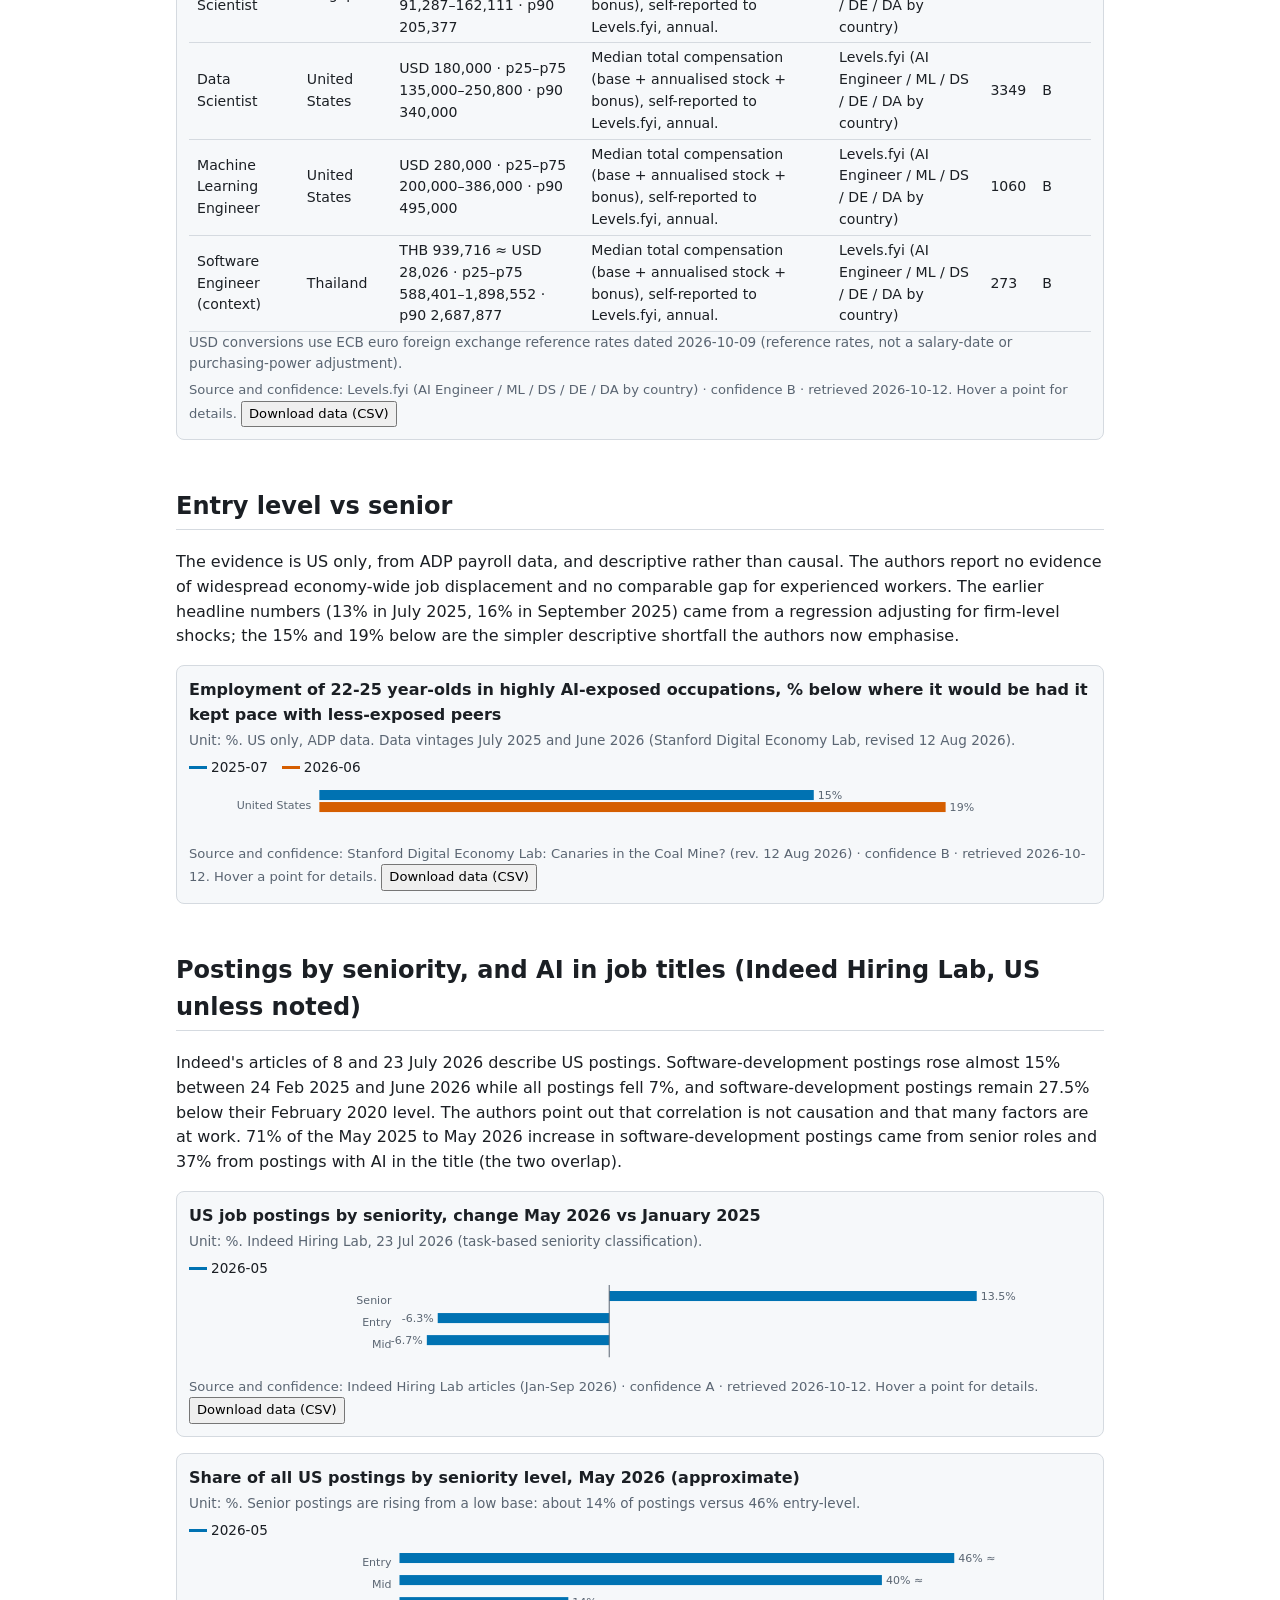
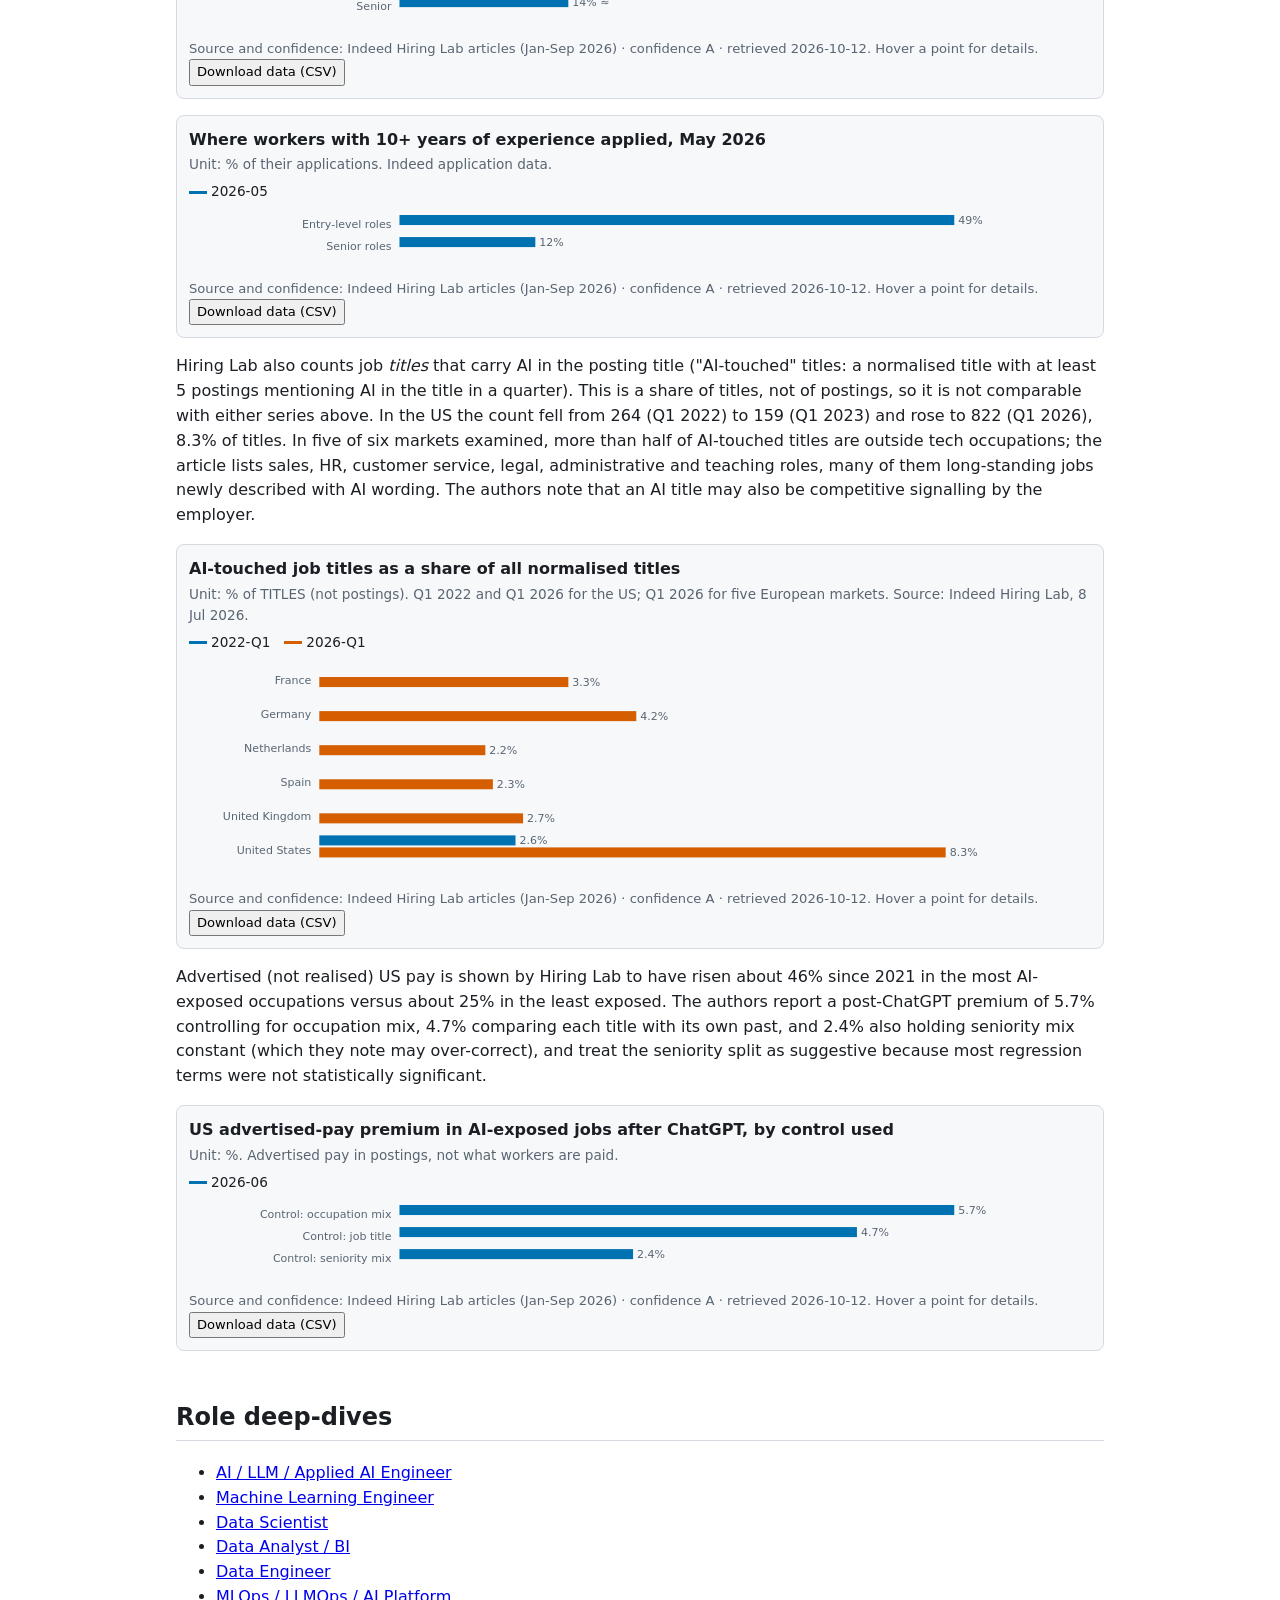
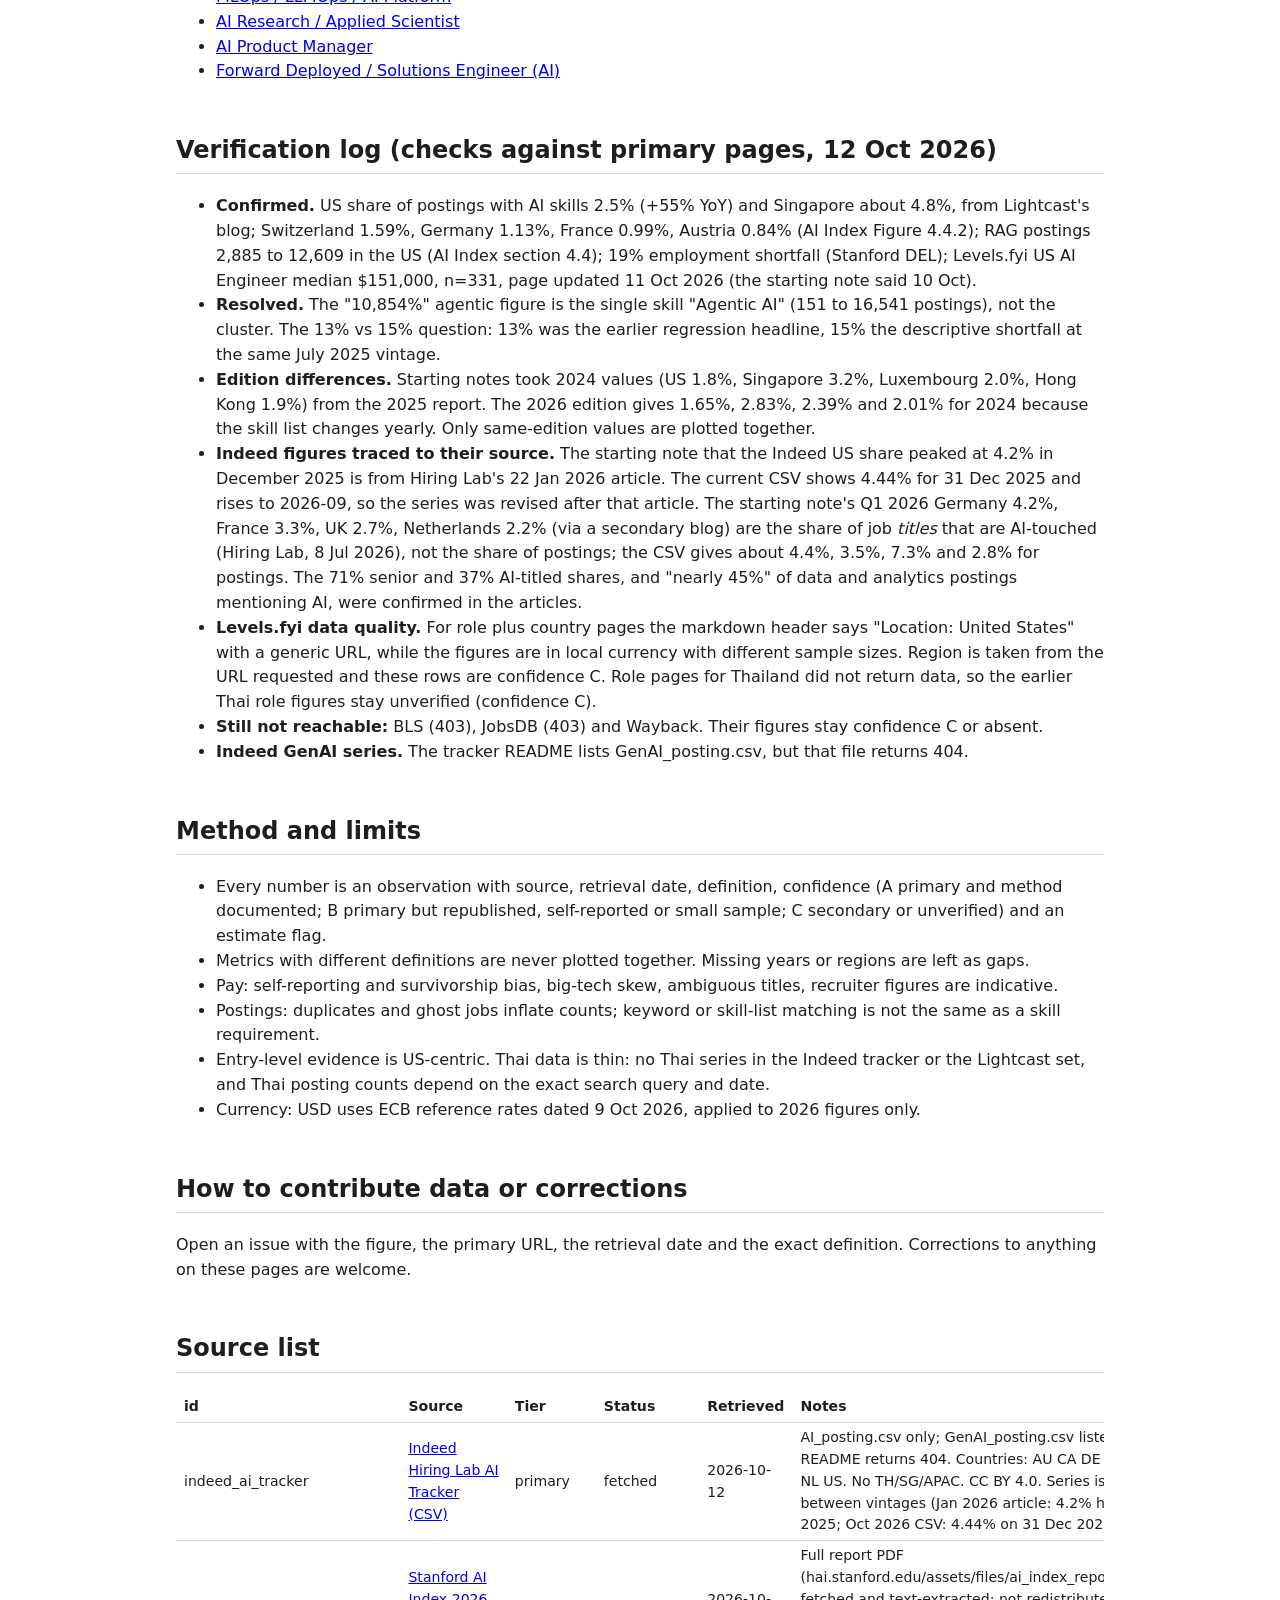
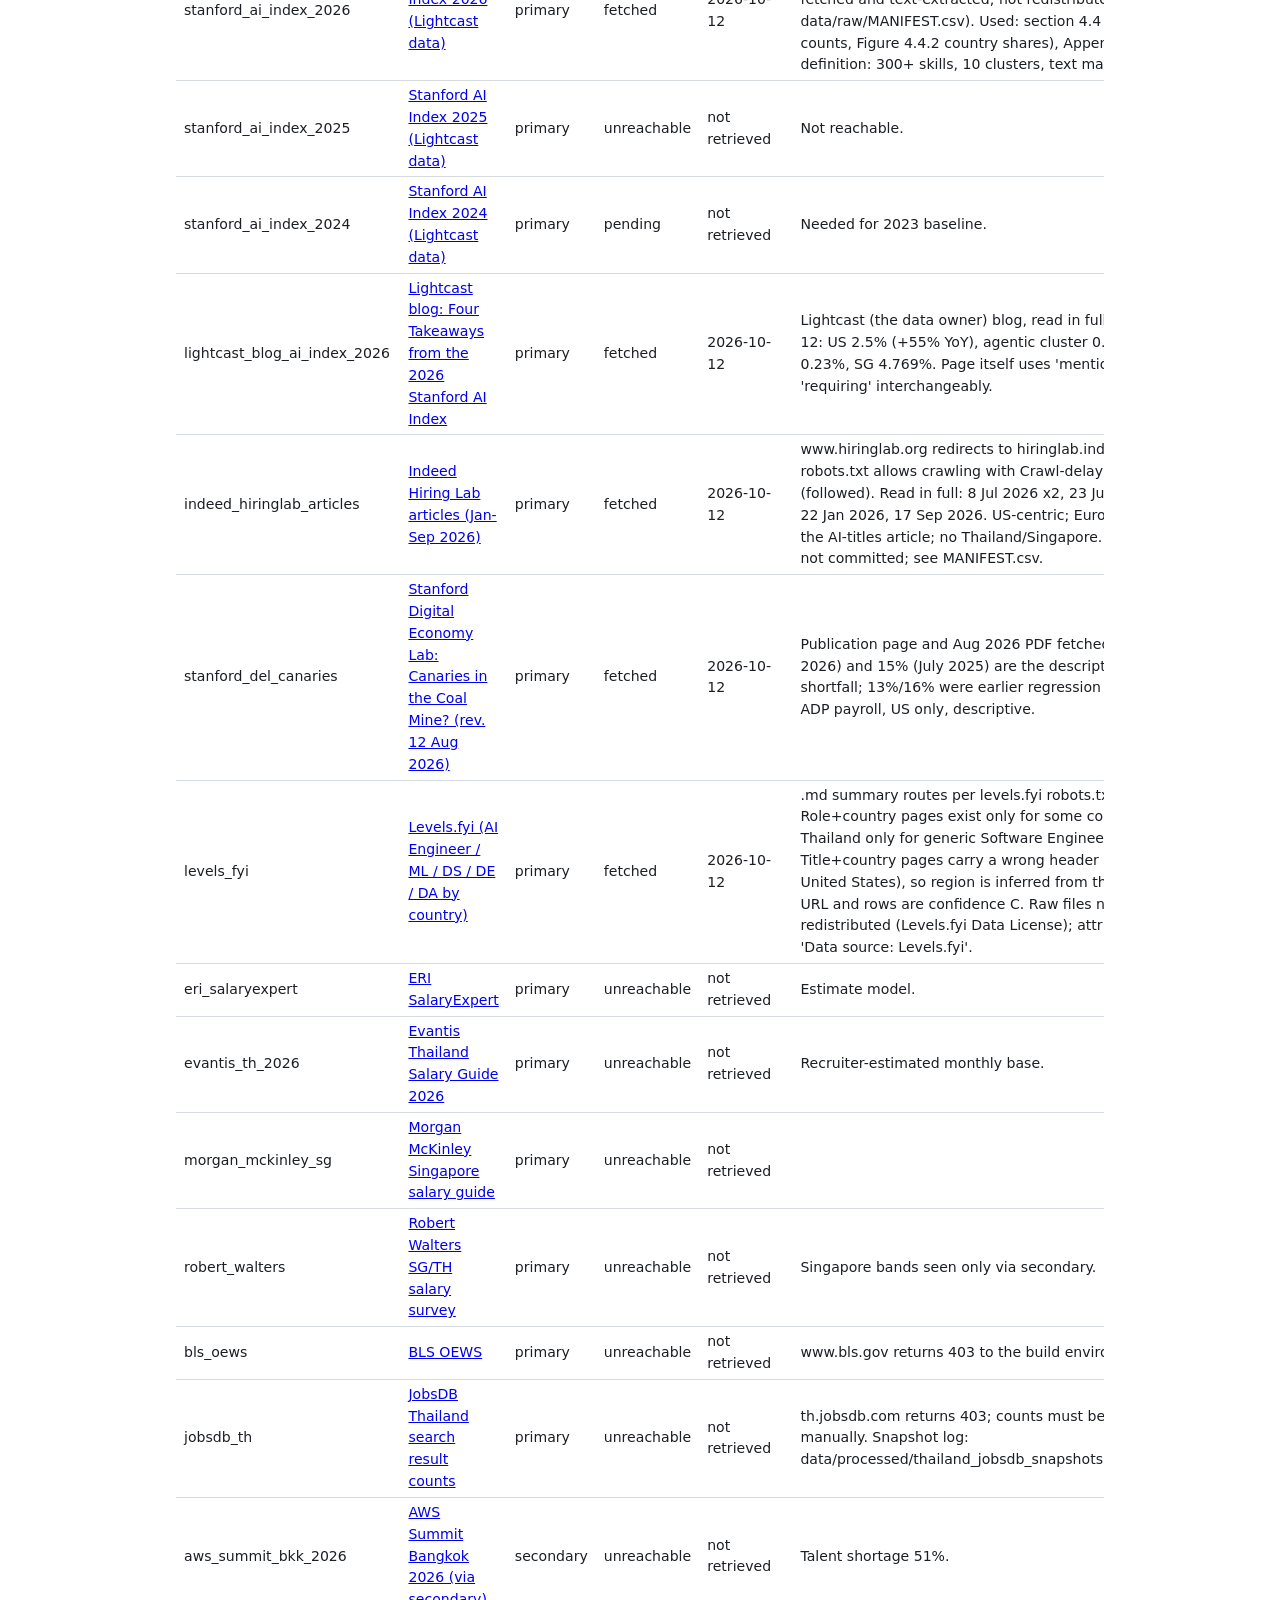
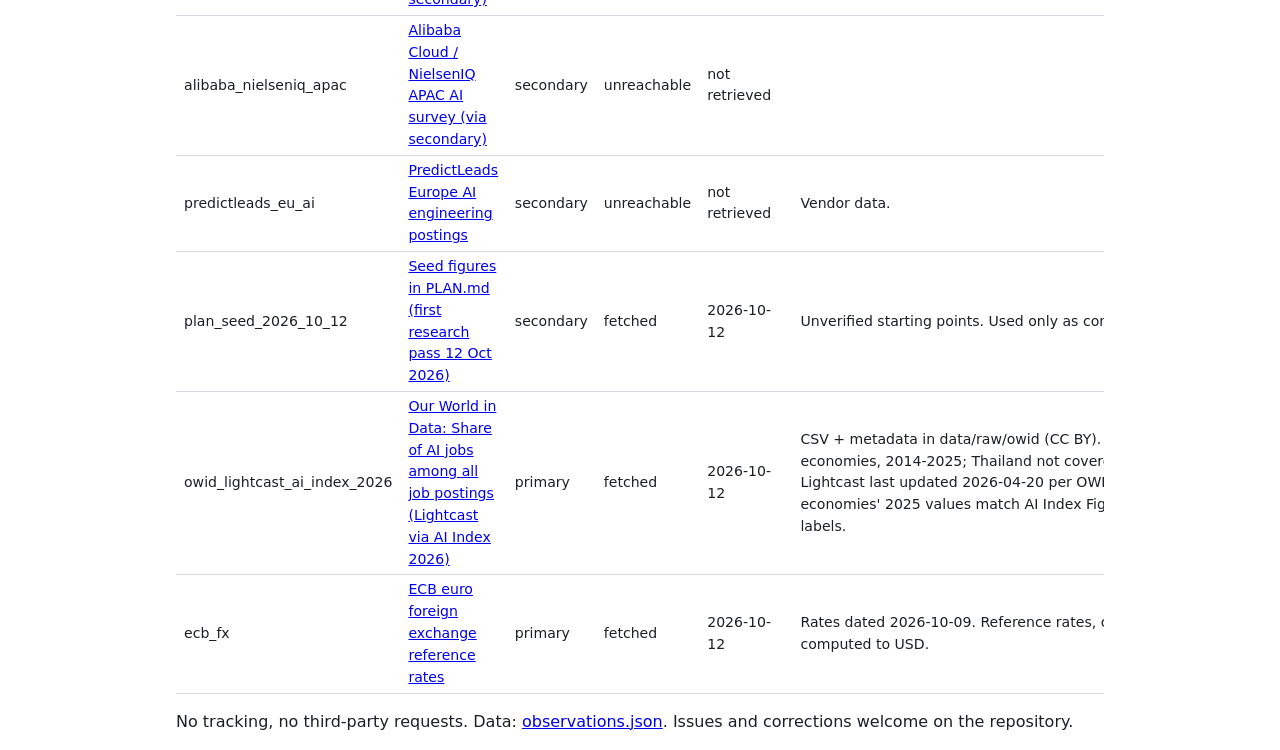
==== commit 0ee32d26: "Add Indeed Hiring Lab evidence: seniority, AI-titled roles, software postings, advertised pay - Trac" ====
--- a/site/index.html
+++ b/site/index.html
@@ -7,7 +7,7 @@
 <p>The share of Indeed job postings whose text contains AI keywords (for example "Machine Learning", "Data Science", "Artificial Intelligence"). It covers nine countries. <strong>Thailand, Singapore and other APAC markets are not in the dataset.</strong> A keyword match does not mean the job requires AI skills, and it counts relabelled titles as well as new demand.</p>
 <div data-chart="timeseries" data-metric="ai_keyword_share" data-regions="US,GB,DE,FR,NL,IE,IT,AU,CA" data-title="Indeed: share of job postings with AI keywords, monthly mean of daily values" data-sub="Unit: % of postings. Oct 2023 to Sep 2026. Source: Indeed Hiring Lab AI Tracker (CC BY 4.0)." data-name="indeed_ai_keyword_share"></div>
 <table><thead><tr><th>Country</th><th>2023-10</th><th>2026-09</th><th>Observation ids</th></tr></thead><tbody><tr><td>AU</td><td>2.19%</td><td>7.29%</td><td>indeed-ai-AU-2023-10, indeed-ai-AU-2026-09</td></tr><tr><td>CA</td><td>2.09%</td><td>18.39%</td><td>indeed-ai-CA-2023-10, indeed-ai-CA-2026-09</td></tr><tr><td>DE</td><td>2.04%</td><td>5.73%</td><td>indeed-ai-DE-2023-10, indeed-ai-DE-2026-09</td></tr><tr><td>FR</td><td>1.76%</td><td>4.24%</td><td>indeed-ai-FR-2023-10, indeed-ai-FR-2026-09</td></tr><tr><td>GB</td><td>1.84%</td><td>9.83%</td><td>indeed-ai-GB-2023-10, indeed-ai-GB-2026-09</td></tr><tr><td>IE</td><td>3.84%</td><td>15.03%</td><td>indeed-ai-IE-2023-10, indeed-ai-IE-2026-09</td></tr><tr><td>IT</td><td>2.41%</td><td>4.86%</td><td>indeed-ai-IT-2023-10, indeed-ai-IT-2026-09</td></tr><tr><td>NL</td><td>1.91%</td><td>3.56%</td><td>indeed-ai-NL-2023-10, indeed-ai-NL-2026-09</td></tr><tr><td>US</td><td>1.84%</td><td>7.15%</td><td>indeed-ai-US-2023-10, indeed-ai-US-2026-09</td></tr></tbody></table>
-<p class="sub">Start and end of the series per country (monthly mean of 7-day trailing daily values; our aggregation). The series is higher at the end than at the start in every covered country. The data cannot say how much is new demand and how much is changed wording.</p>
+<p class="sub">Start and end of the series per country (monthly mean of 7-day trailing daily values; our aggregation). The series is higher at the end than at the start in every covered country. The data cannot say how much is new demand and how much is changed wording. The tracker is revised between releases: Hiring Lab's 22 Jan 2026 article reported a high of 4.2% for December 2025, while the CSV retrieved in October 2026 shows 4.44% for 31 December 2025. Only the current CSV is plotted.</p>
 <h2>Demand: share of postings with an AI skill (Lightcast, AI Index 2026)</h2>
 <p>A different metric from the one above: a posting counts when its text includes at least one of 300+ AI skills on Lightcast's list (10 skill clusters; the list is revised every edition, and an "agentic AI" cluster was added this year). <strong>Not plotted with the Indeed series.</strong> Values are comparable only within the 2026 edition: the 2025 edition reported different figures for 2024 (for example US 1.8% vs 1.65% here, Singapore 3.2% vs 2.83%). The set covers 22 economies; <strong>Thailand is not one of them.</strong> Source is the Our World in Data republication of the AI Index 2026 data; 2025 values for 11 economies match the report's Figure 4.4.2 labels.</p>
 <div data-chart="bars" data-metric="ai_skill_share" data-title="Lightcast: share of job postings with at least one AI skill" data-sub="Unit: % of postings. 2023 to 2025, annual. Missing economy-years are gaps, not zeros." data-name="lightcast_ai_skill_share"></div>
@@ -20,15 +20,24 @@
 <h2 id="entry">Entry level vs senior</h2>
 <p>The evidence is US only, from ADP payroll data, and descriptive rather than causal. The authors report no evidence of widespread economy-wide job displacement and no comparable gap for experienced workers. The earlier headline numbers (13% in July 2025, 16% in September 2025) came from a regression adjusting for firm-level shocks; the 15% and 19% below are the simpler descriptive shortfall the authors now emphasise.</p>
 <div data-chart="bars" data-metric="employment_shortfall_age22_25" data-title="Employment of 22-25 year-olds in highly AI-exposed occupations, % below where it would be had it kept pace with less-exposed peers" data-sub="Unit: %. US only, ADP data. Data vintages July 2025 and June 2026 (Stanford Digital Economy Lab, revised 12 Aug 2026)." data-name="entry_level"></div>
+<h2>Postings by seniority, and AI in job titles (Indeed Hiring Lab, US unless noted)</h2>
+<p>Indeed's articles of 8 and 23 July 2026 describe US postings. Software-development postings rose almost 15% between 24 Feb 2025 and June 2026 while all postings fell 7%, and software-development postings remain 27.5% below their February 2020 level. The authors point out that correlation is not causation and that many factors are at work. 71% of the May 2025 to May 2026 increase in software-development postings came from senior roles and 37% from postings with AI in the title (the two overlap).</p>
+<div data-chart="bars" data-metric="postings_change_vs_2025_01" data-group="segment" data-title="US job postings by seniority, change May 2026 vs January 2025" data-sub="Unit: %. Indeed Hiring Lab, 23 Jul 2026 (task-based seniority classification)." data-name="postings_by_seniority"></div>
+<div data-chart="bars" data-metric="share_of_postings_by_seniority" data-group="segment" data-title="Share of all US postings by seniority level, May 2026 (approximate)" data-sub="Unit: %. Senior postings are rising from a low base: about 14% of postings versus 46% entry-level." data-name="posting_share_seniority"></div>
+<div data-chart="bars" data-metric="share_of_applications_by_level" data-group="segment" data-title="Where workers with 10+ years of experience applied, May 2026" data-sub="Unit: % of their applications. Indeed application data." data-name="applications_10y"></div>
+<p>Hiring Lab also counts job <em>titles</em> that carry AI in the posting title ("AI-touched" titles: a normalised title with at least 5 postings mentioning AI in the title in a quarter). This is a share of titles, not of postings, so it is not comparable with either series above. In the US the count fell from 264 (Q1 2022) to 159 (Q1 2023) and rose to 822 (Q1 2026), 8.3% of titles. In five of six markets examined, more than half of AI-touched titles are outside tech occupations; the article lists sales, HR, customer service, legal, administrative and teaching roles, many of them long-standing jobs newly described with AI wording. The authors note that an AI title may also be competitive signalling by the employer.</p>
+<div data-chart="bars" data-metric="ai_touched_title_share" data-title="AI-touched job titles as a share of all normalised titles" data-sub="Unit: % of TITLES (not postings). Q1 2022 and Q1 2026 for the US; Q1 2026 for five European markets. Source: Indeed Hiring Lab, 8 Jul 2026." data-name="ai_title_share"></div>
+<p>Advertised (not realised) US pay is shown by Hiring Lab to have risen about 46% since 2021 in the most AI-exposed occupations versus about 25% in the least exposed. The authors report a post-ChatGPT premium of 5.7% controlling for occupation mix, 4.7% comparing each title with its own past, and 2.4% also holding seniority mix constant (which they note may over-correct), and treat the seniority split as suggestive because most regression terms were not statistically significant.</p>
+<div data-chart="bars" data-metric="advertised_pay_premium_post_chatgpt" data-group="segment" data-title="US advertised-pay premium in AI-exposed jobs after ChatGPT, by control used" data-sub="Unit: %. Advertised pay in postings, not what workers are paid." data-name="advertised_pay_premium"></div>
 <h2 id="roles">Role deep-dives</h2><ul><li><a href="roles/ai-engineer.html">AI / LLM / Applied AI Engineer</a></li><li><a href="roles/ml-engineer.html">Machine Learning Engineer</a></li><li><a href="roles/data-scientist.html">Data Scientist</a></li><li><a href="roles/data-analyst.html">Data Analyst / BI</a></li><li><a href="roles/data-engineer.html">Data Engineer</a></li><li><a href="roles/mlops.html">MLOps / LLMOps / AI Platform</a></li><li><a href="roles/ai-research.html">AI Research / Applied Scientist</a></li><li><a href="roles/ai-pm.html">AI Product Manager</a></li><li><a href="roles/forward-deployed.html">Forward Deployed / Solutions Engineer (AI)</a></li></ul>
 <h2 id="verification">Verification log (checks against primary pages, 12 Oct 2026)</h2>
 <ul>
 <li><strong>Confirmed.</strong> US share of postings with AI skills 2.5% (+55% YoY) and Singapore about 4.8%, from Lightcast's blog; Switzerland 1.59%, Germany 1.13%, France 0.99%, Austria 0.84% (AI Index Figure 4.4.2); RAG postings 2,885 to 12,609 in the US (AI Index section 4.4); 19% employment shortfall (Stanford DEL); Levels.fyi US AI Engineer median $151,000, n=331, page updated 11 Oct 2026 (the starting note said 10 Oct).</li>
 <li><strong>Resolved.</strong> The "10,854%" agentic figure is the single skill "Agentic AI" (151 to 16,541 postings), not the cluster. The 13% vs 15% question: 13% was the earlier regression headline, 15% the descriptive shortfall at the same July 2025 vintage.</li>
 <li><strong>Edition differences.</strong> Starting notes took 2024 values (US 1.8%, Singapore 3.2%, Luxembourg 2.0%, Hong Kong 1.9%) from the 2025 report. The 2026 edition gives 1.65%, 2.83%, 2.39% and 2.01% for 2024 because the skill list changes yearly. Only same-edition values are plotted together.</li>
-<li><strong>Not matched.</strong> A starting note said the Indeed US share peaked at 4.2% in December 2025. The current Indeed CSV shows December 2025 at 4.38% (monthly mean), still rising to 2026-09. A note via a secondary blog gave Q1 2026 Germany 4.2%, France 3.3%, UK 2.7%, Netherlands 2.2%; the CSV gives about 4.4%, 3.5%, 7.3% and 2.8%. The UK differs most; the cause is not established. The CSV is used.</li>
+<li><strong>Indeed figures traced to their source.</strong> The starting note that the Indeed US share peaked at 4.2% in December 2025 is from Hiring Lab's 22 Jan 2026 article. The current CSV shows 4.44% for 31 Dec 2025 and rises to 2026-09, so the series was revised after that article. The starting note's Q1 2026 Germany 4.2%, France 3.3%, UK 2.7%, Netherlands 2.2% (via a secondary blog) are the share of job <em>titles</em> that are AI-touched (Hiring Lab, 8 Jul 2026), not the share of postings; the CSV gives about 4.4%, 3.5%, 7.3% and 2.8% for postings. The 71% senior and 37% AI-titled shares, and "nearly 45%" of data and analytics postings mentioning AI, were confirmed in the articles.</li>
 <li><strong>Levels.fyi data quality.</strong> For role plus country pages the markdown header says "Location: United States" with a generic URL, while the figures are in local currency with different sample sizes. Region is taken from the URL requested and these rows are confidence C. Role pages for Thailand did not return data, so the earlier Thai role figures stay unverified (confidence C).</li>
-<li><strong>Still not reachable:</strong> Indeed Hiring Lab articles (redirects to a blocked host), BLS, JobsDB and Wayback. Their figures stay confidence C or absent.</li>
+<li><strong>Still not reachable:</strong> BLS (403), JobsDB (403) and Wayback. Their figures stay confidence C or absent.</li>
 <li><strong>Indeed GenAI series.</strong> The tracker README lists GenAI_posting.csv, but that file returns 404.</li>
 </ul>
 <h2 id="limits">Method and limits</h2>
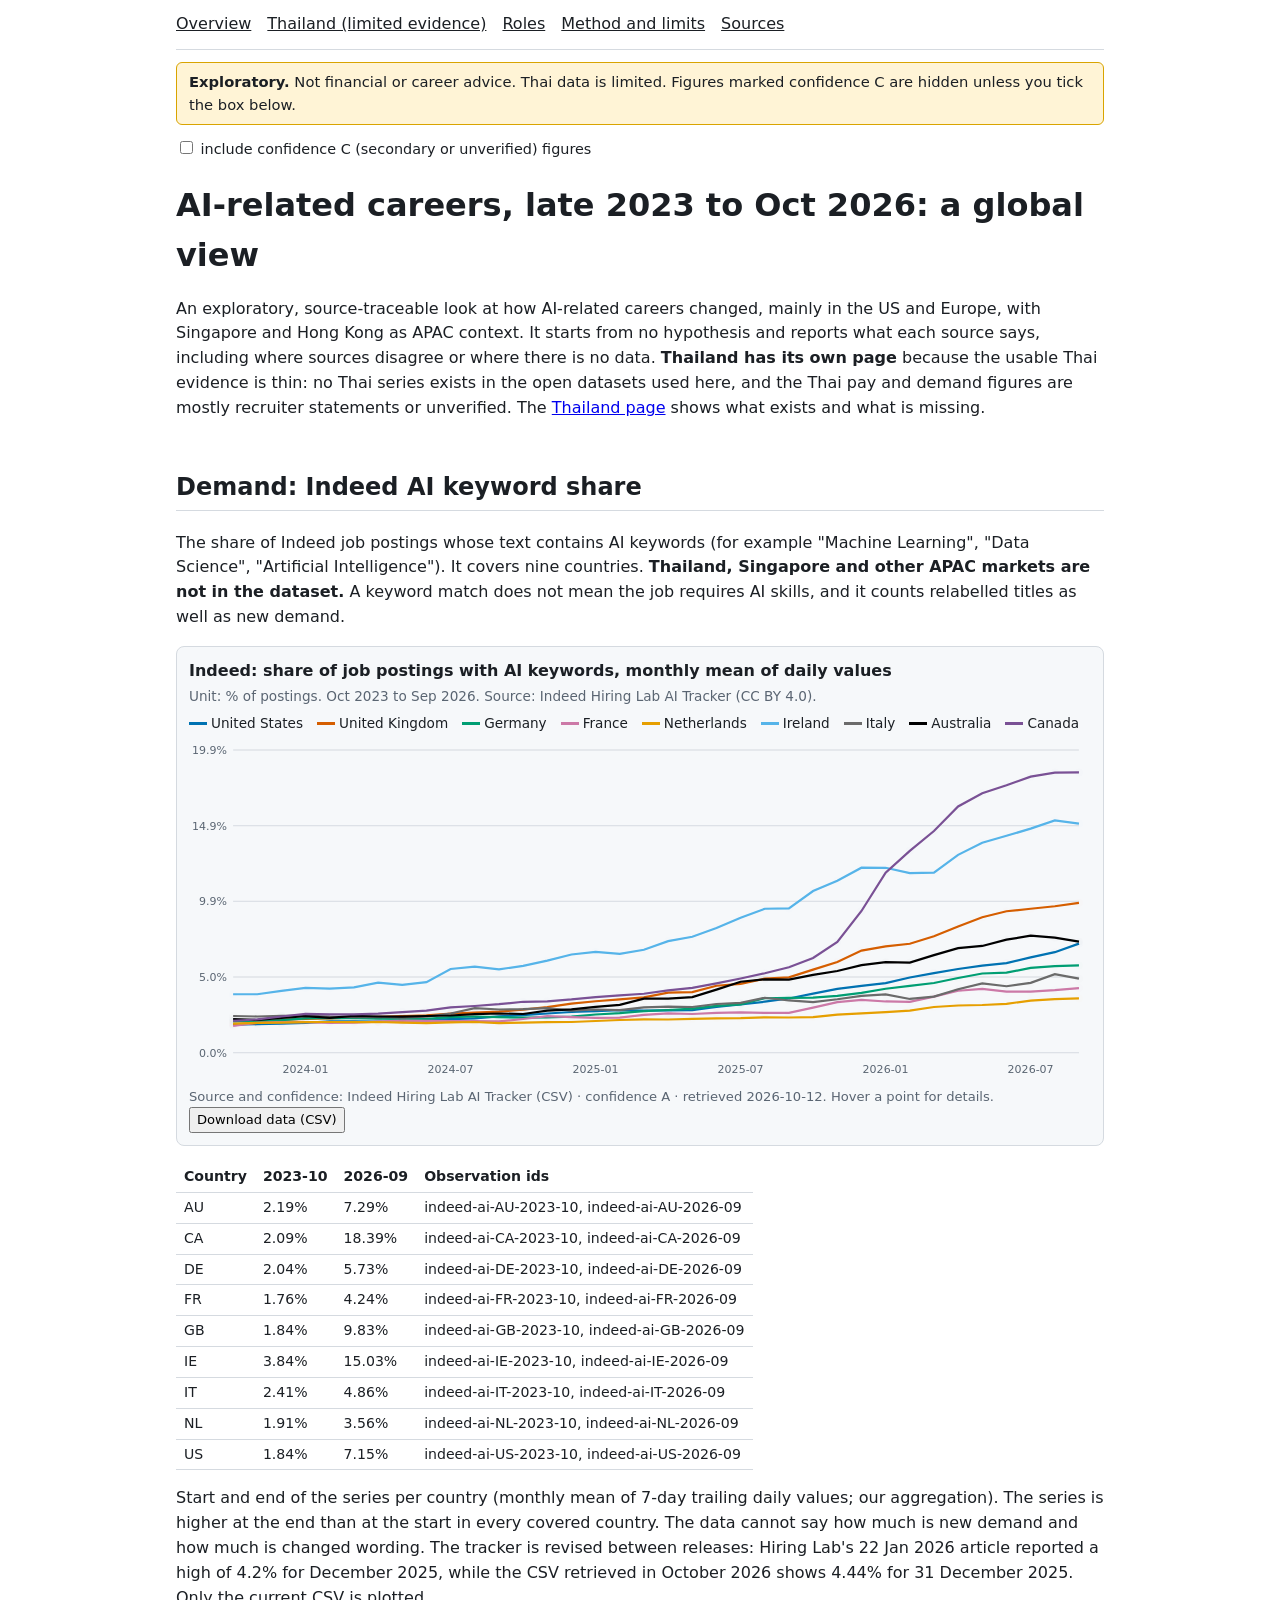
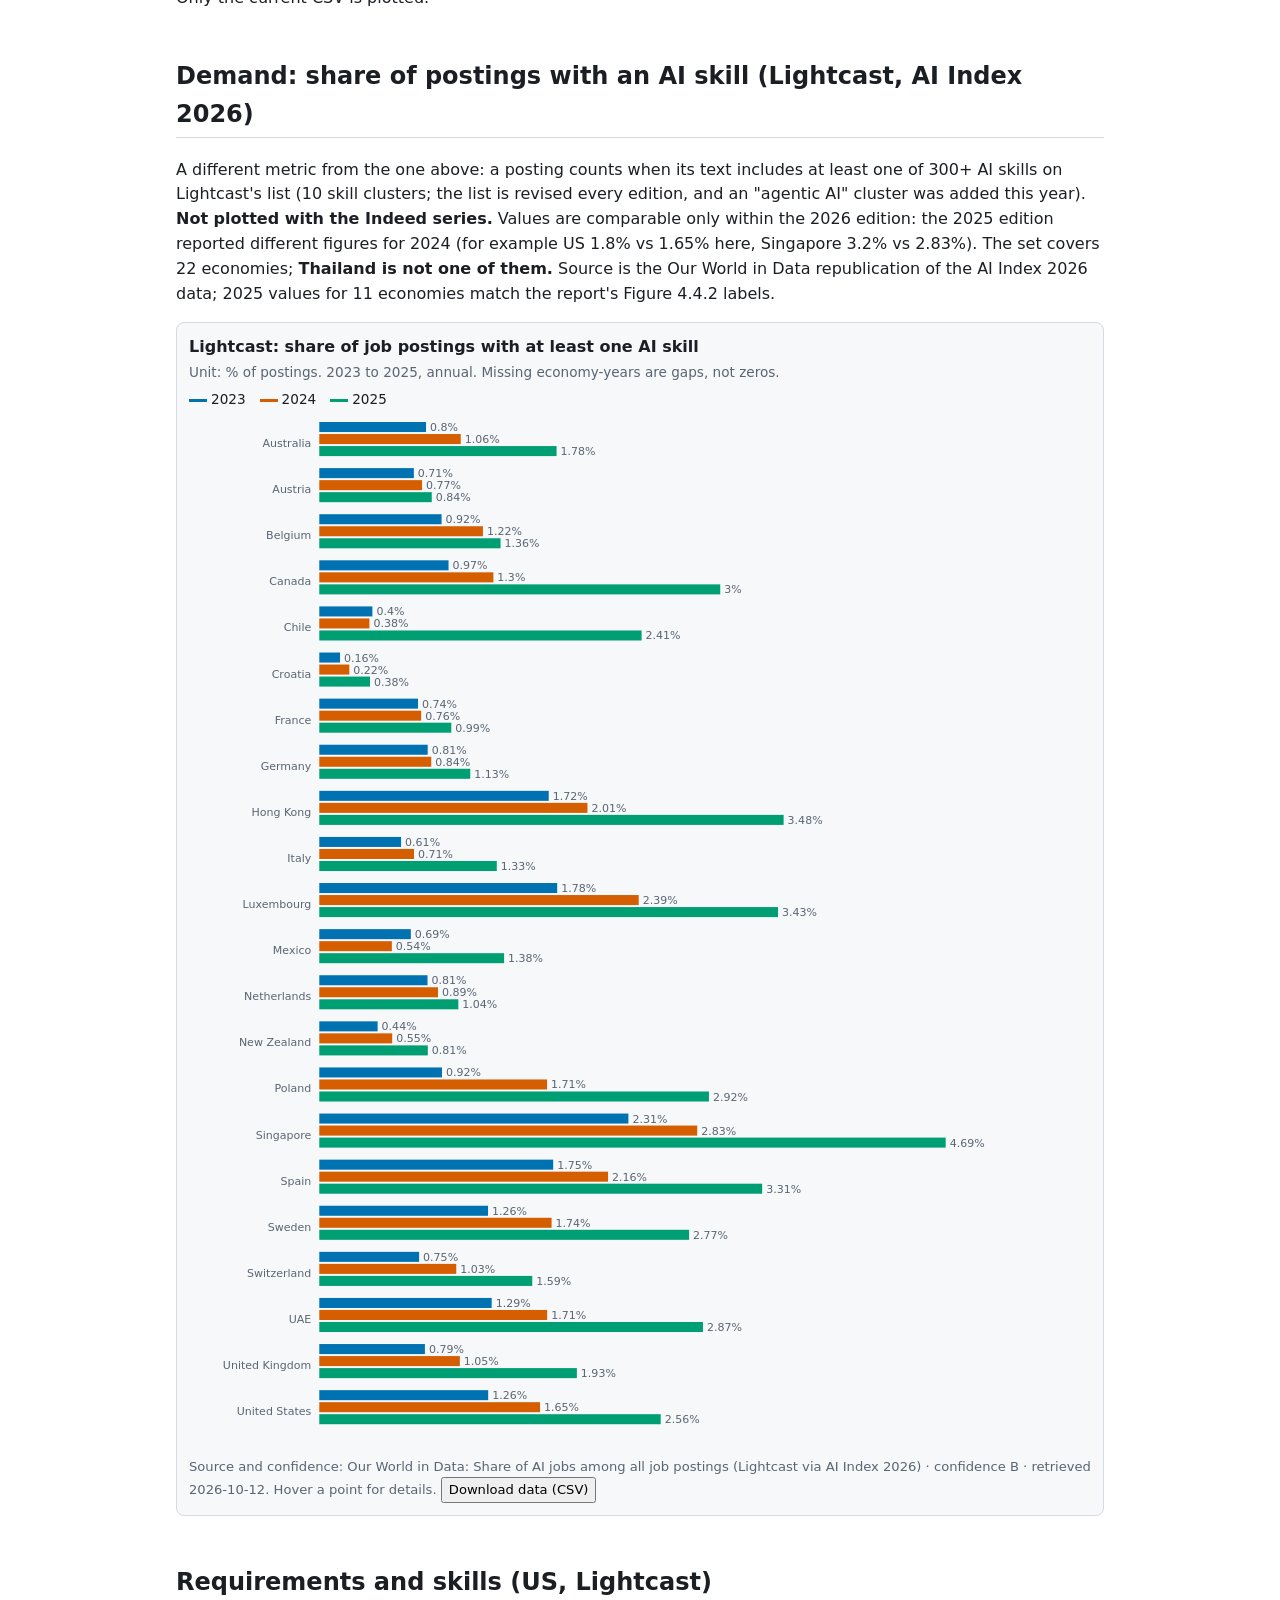
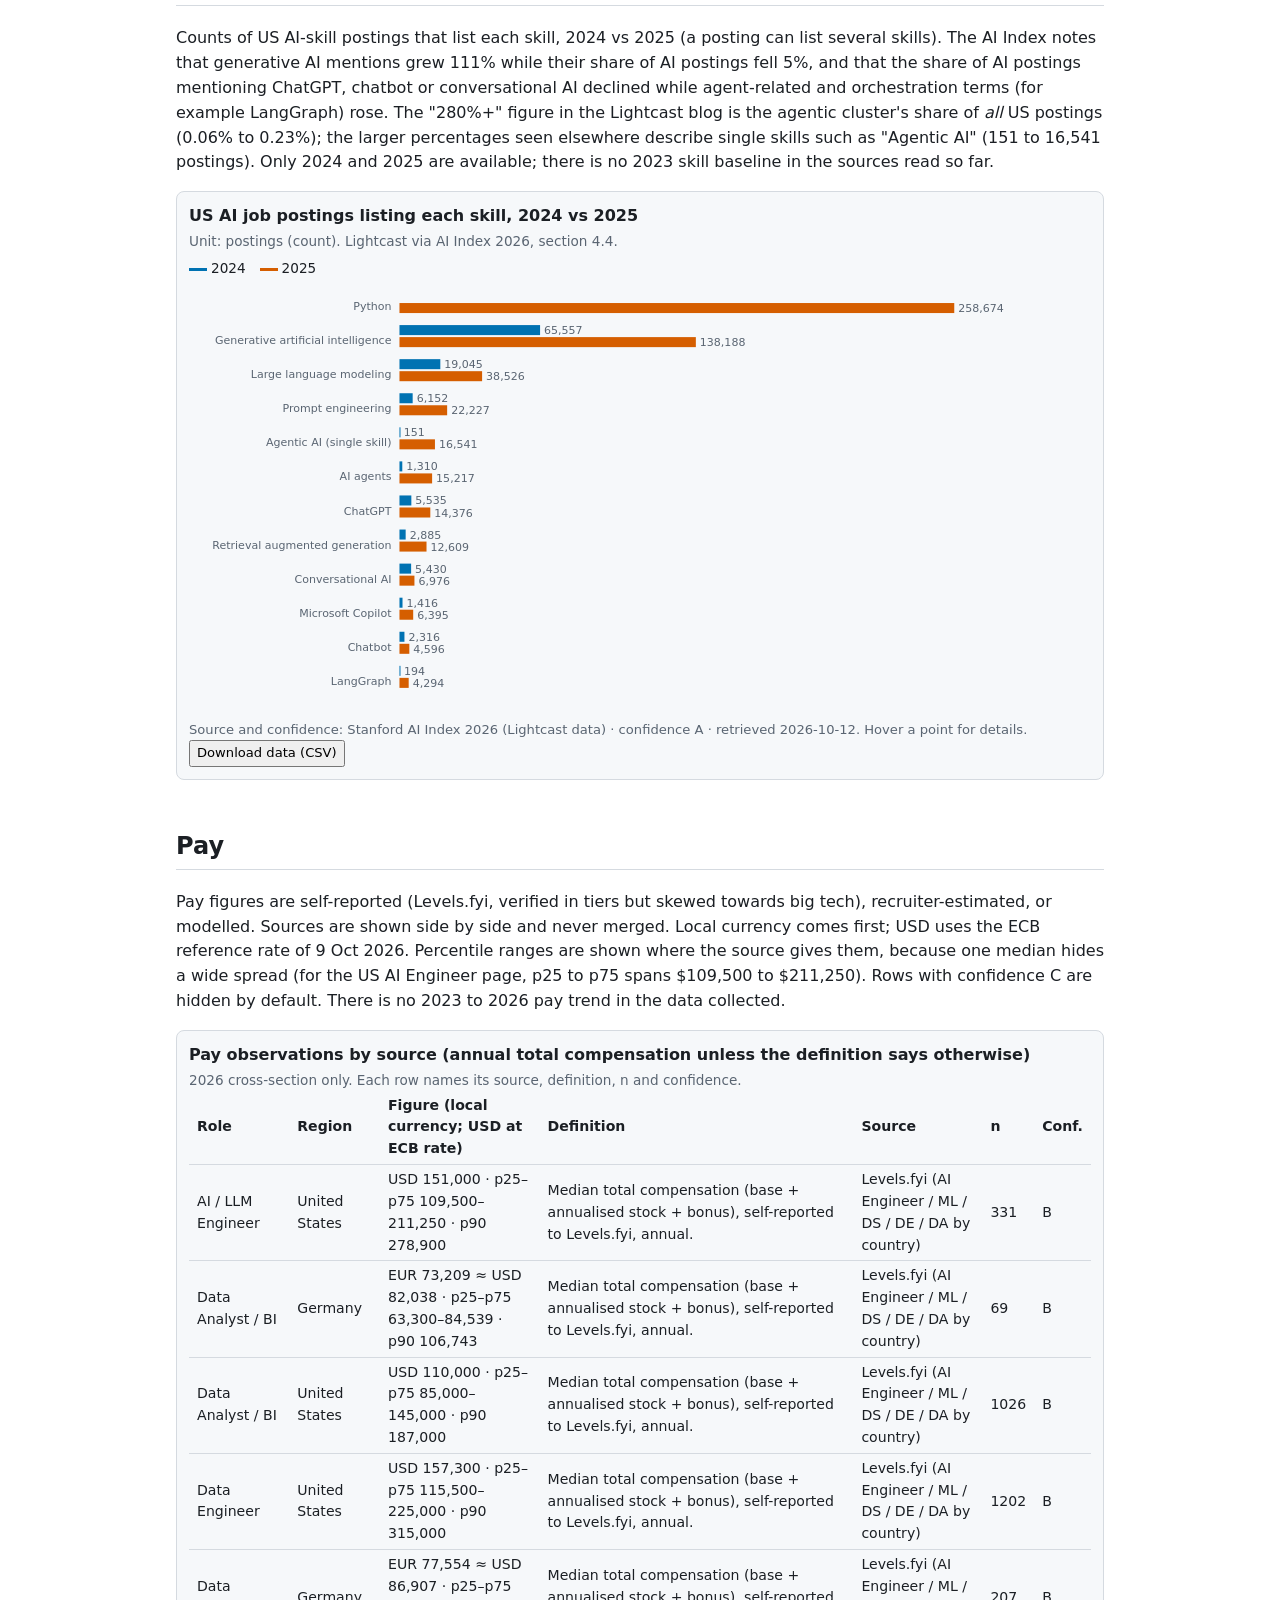
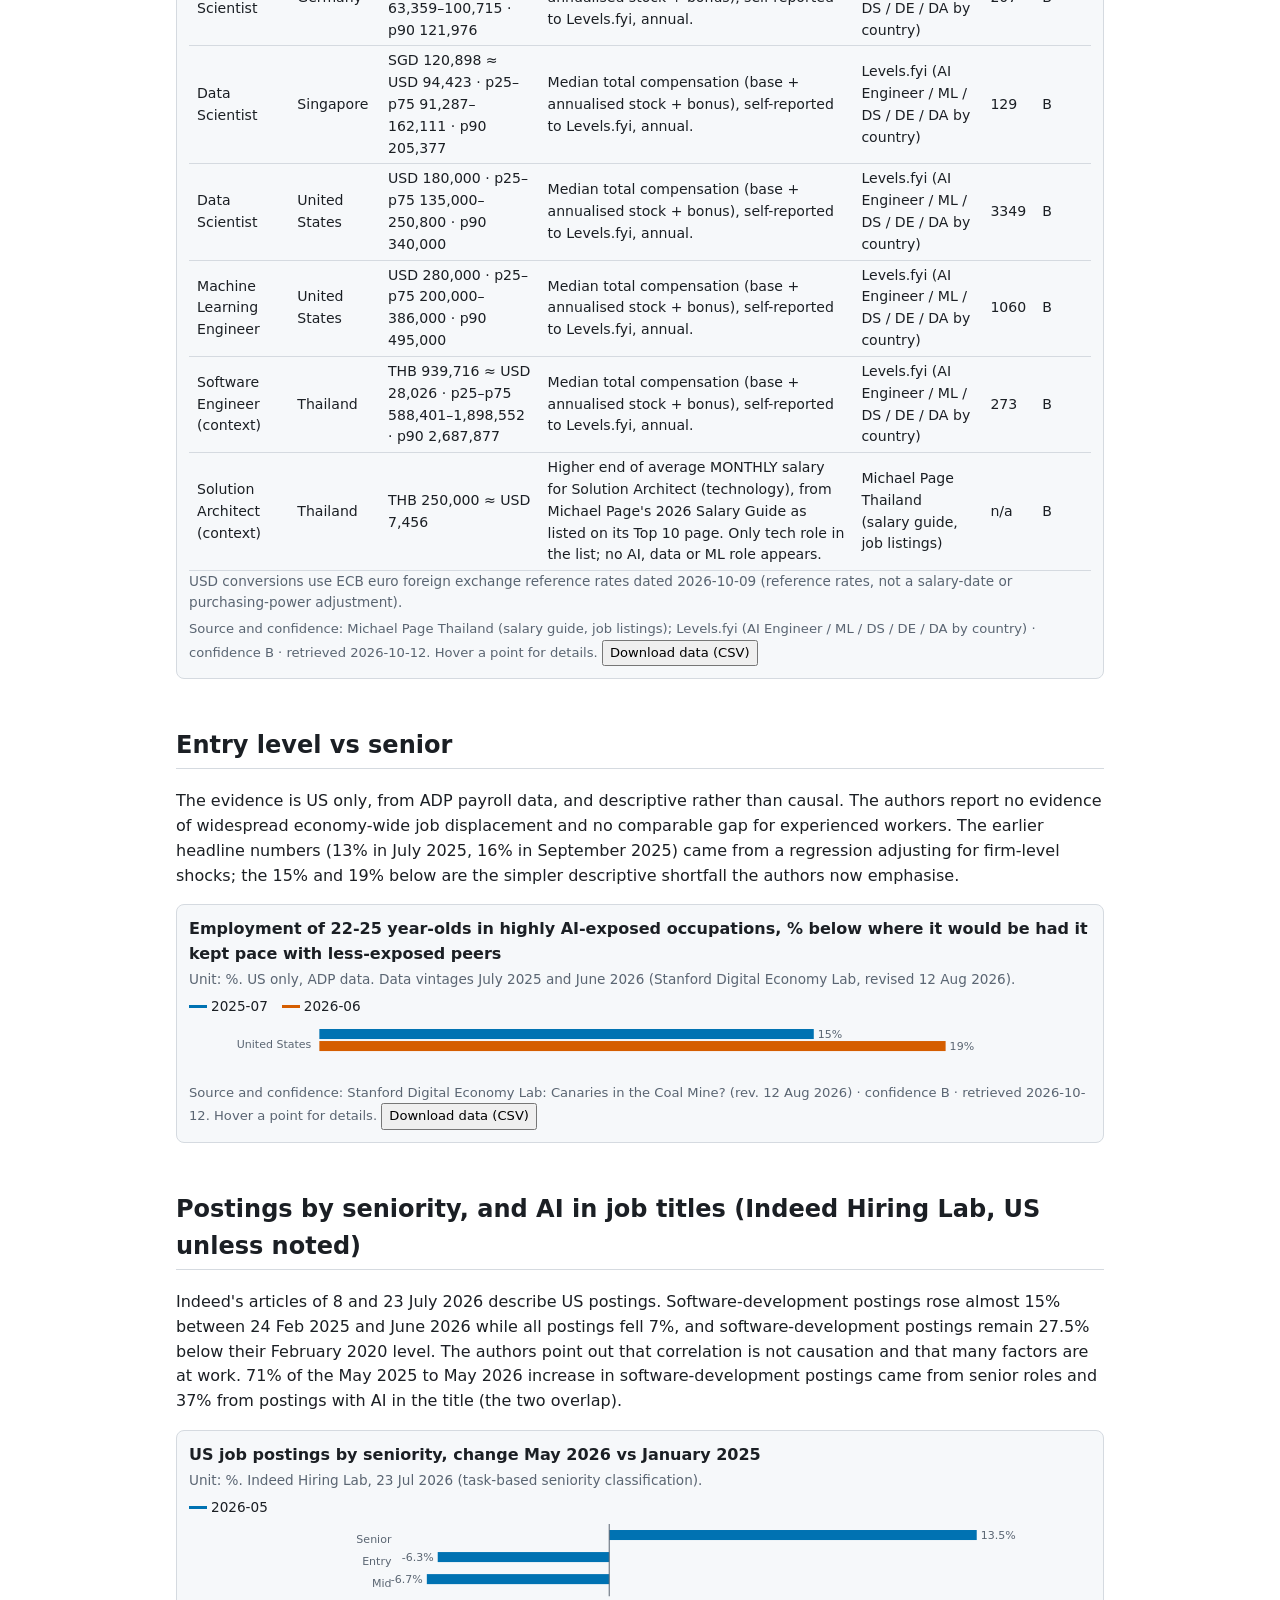
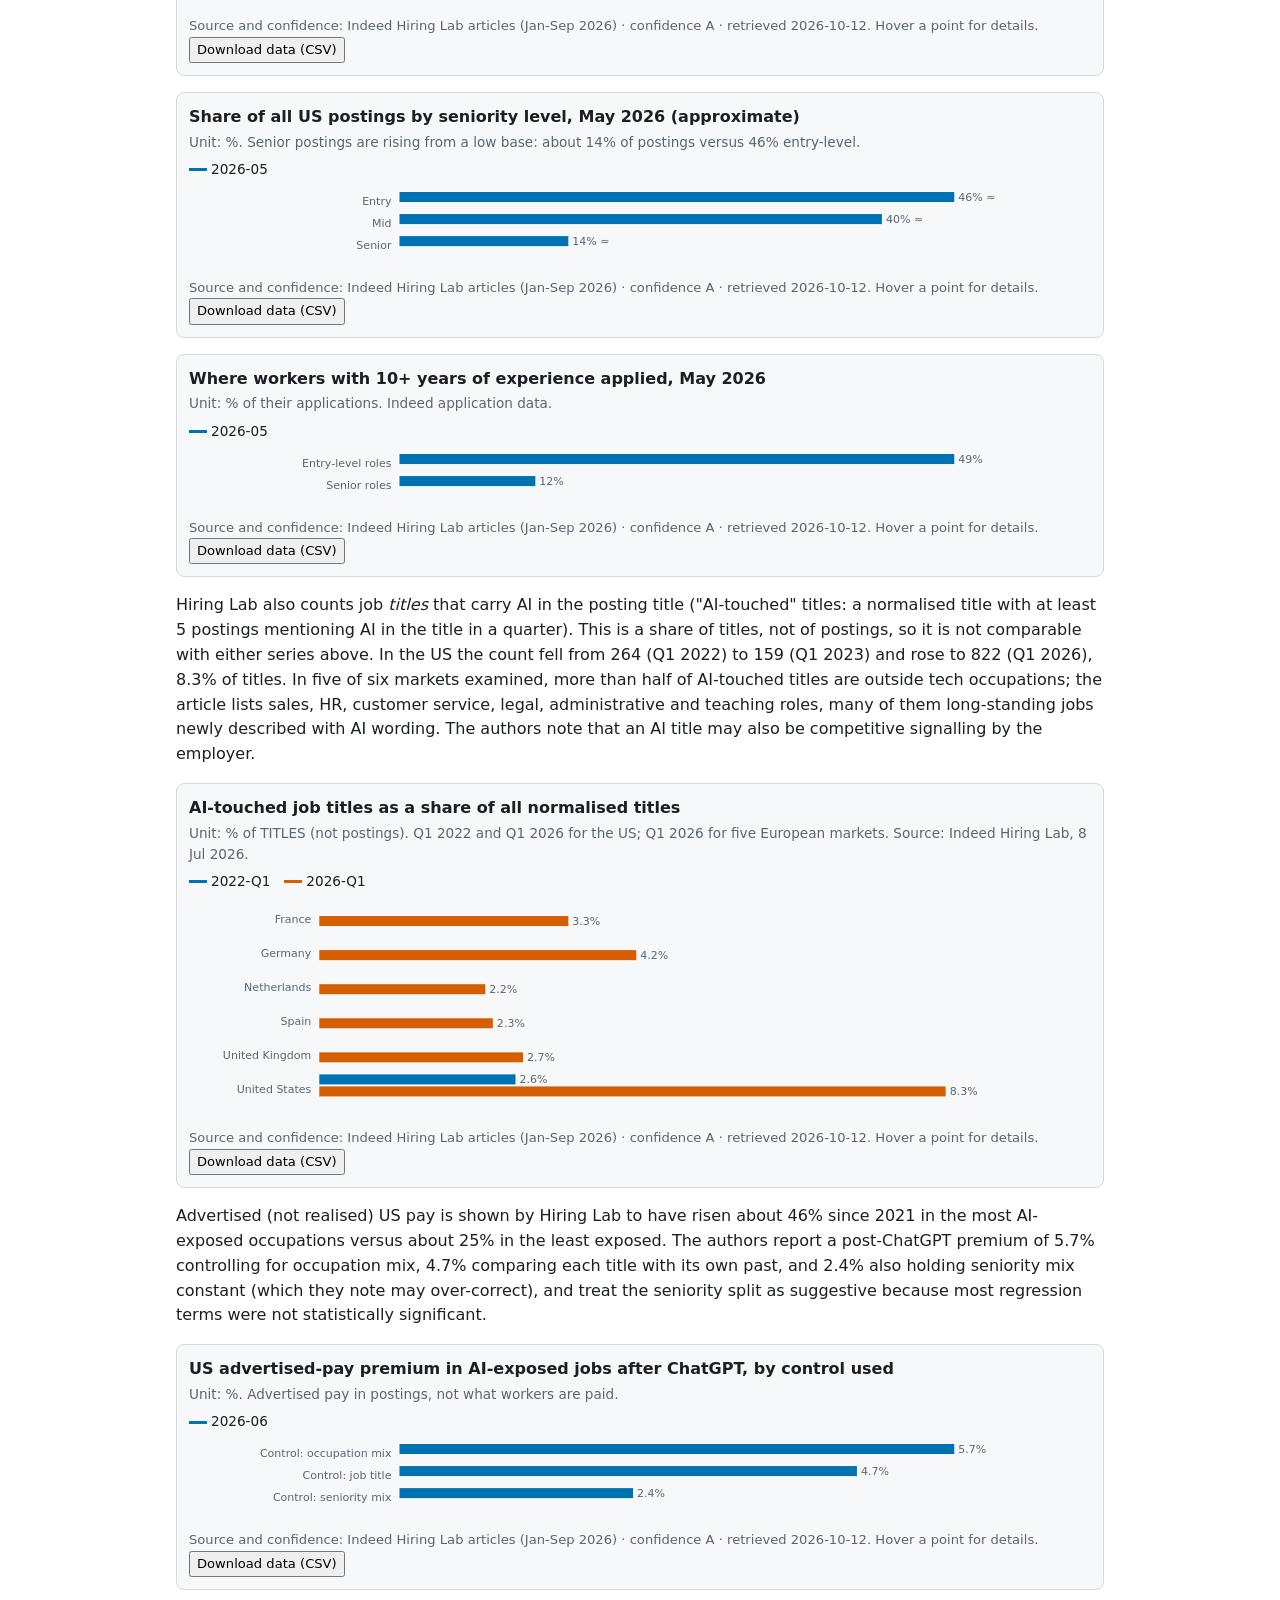
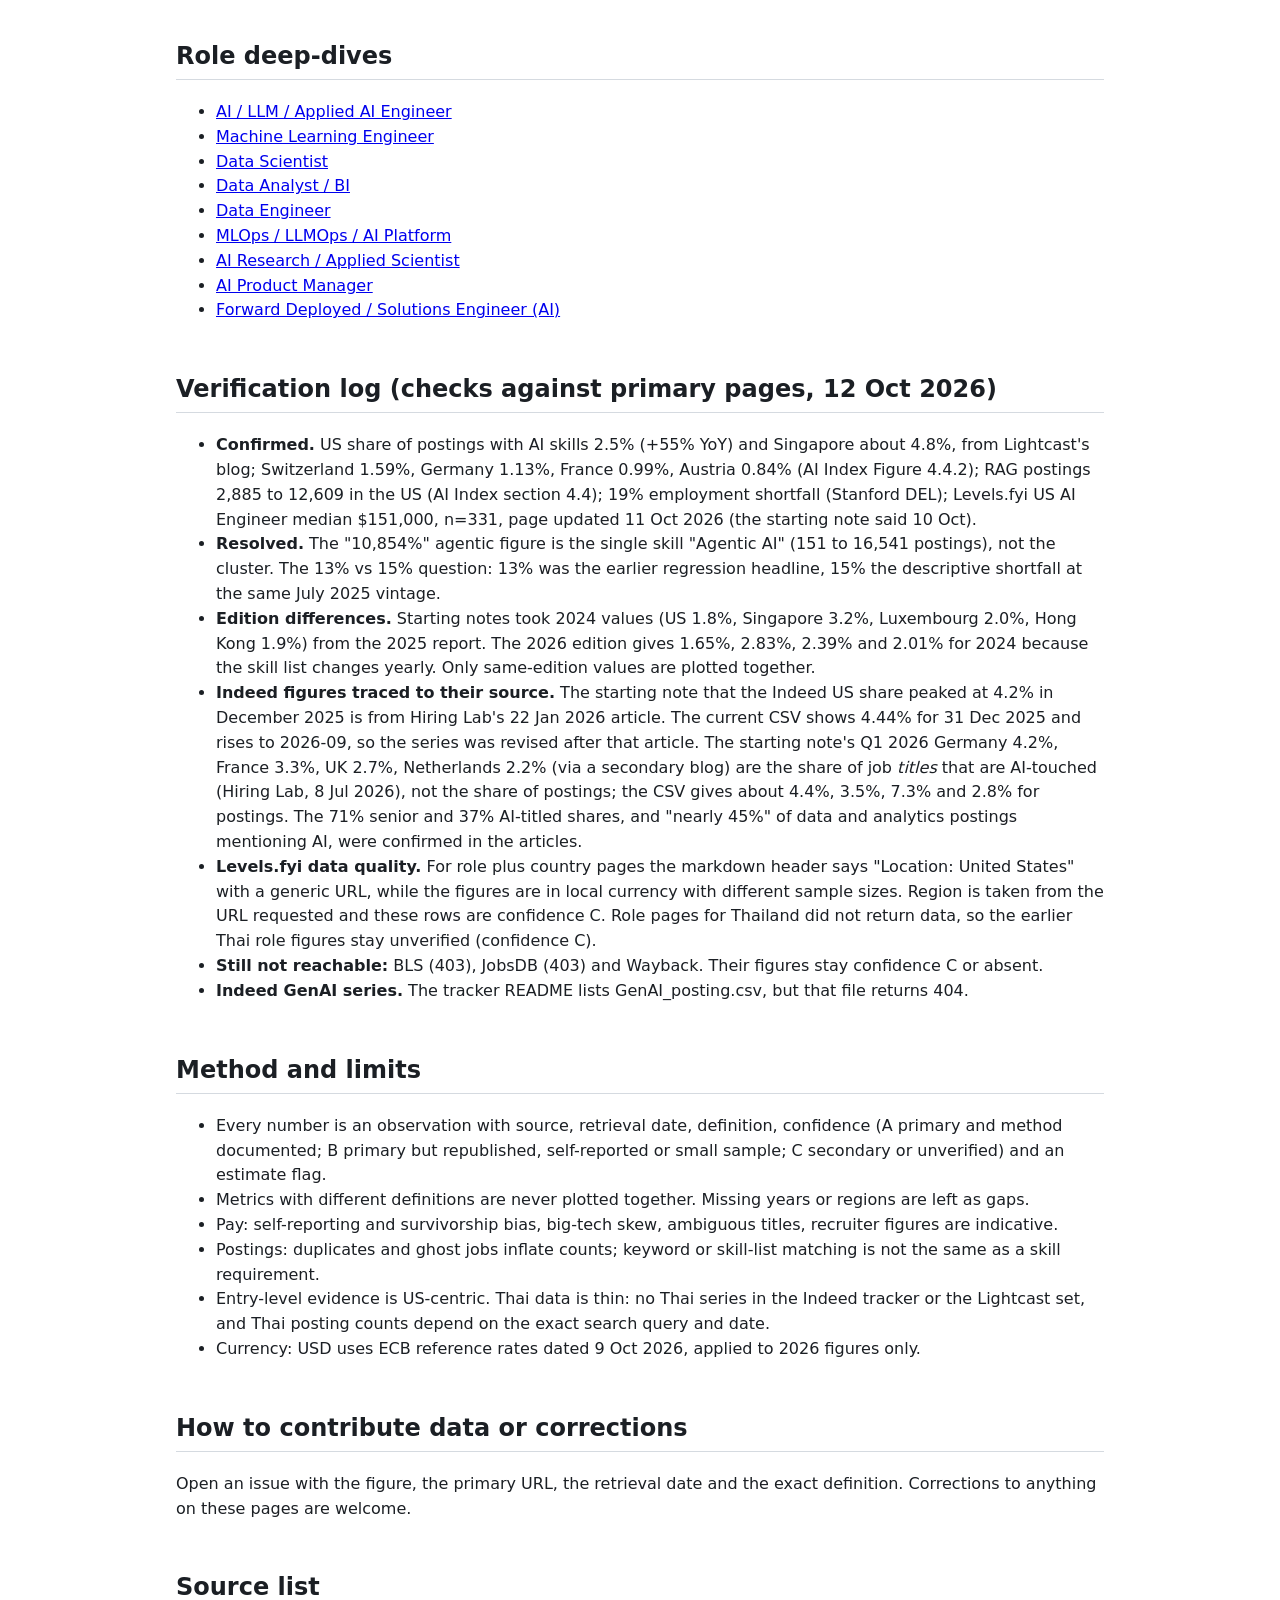
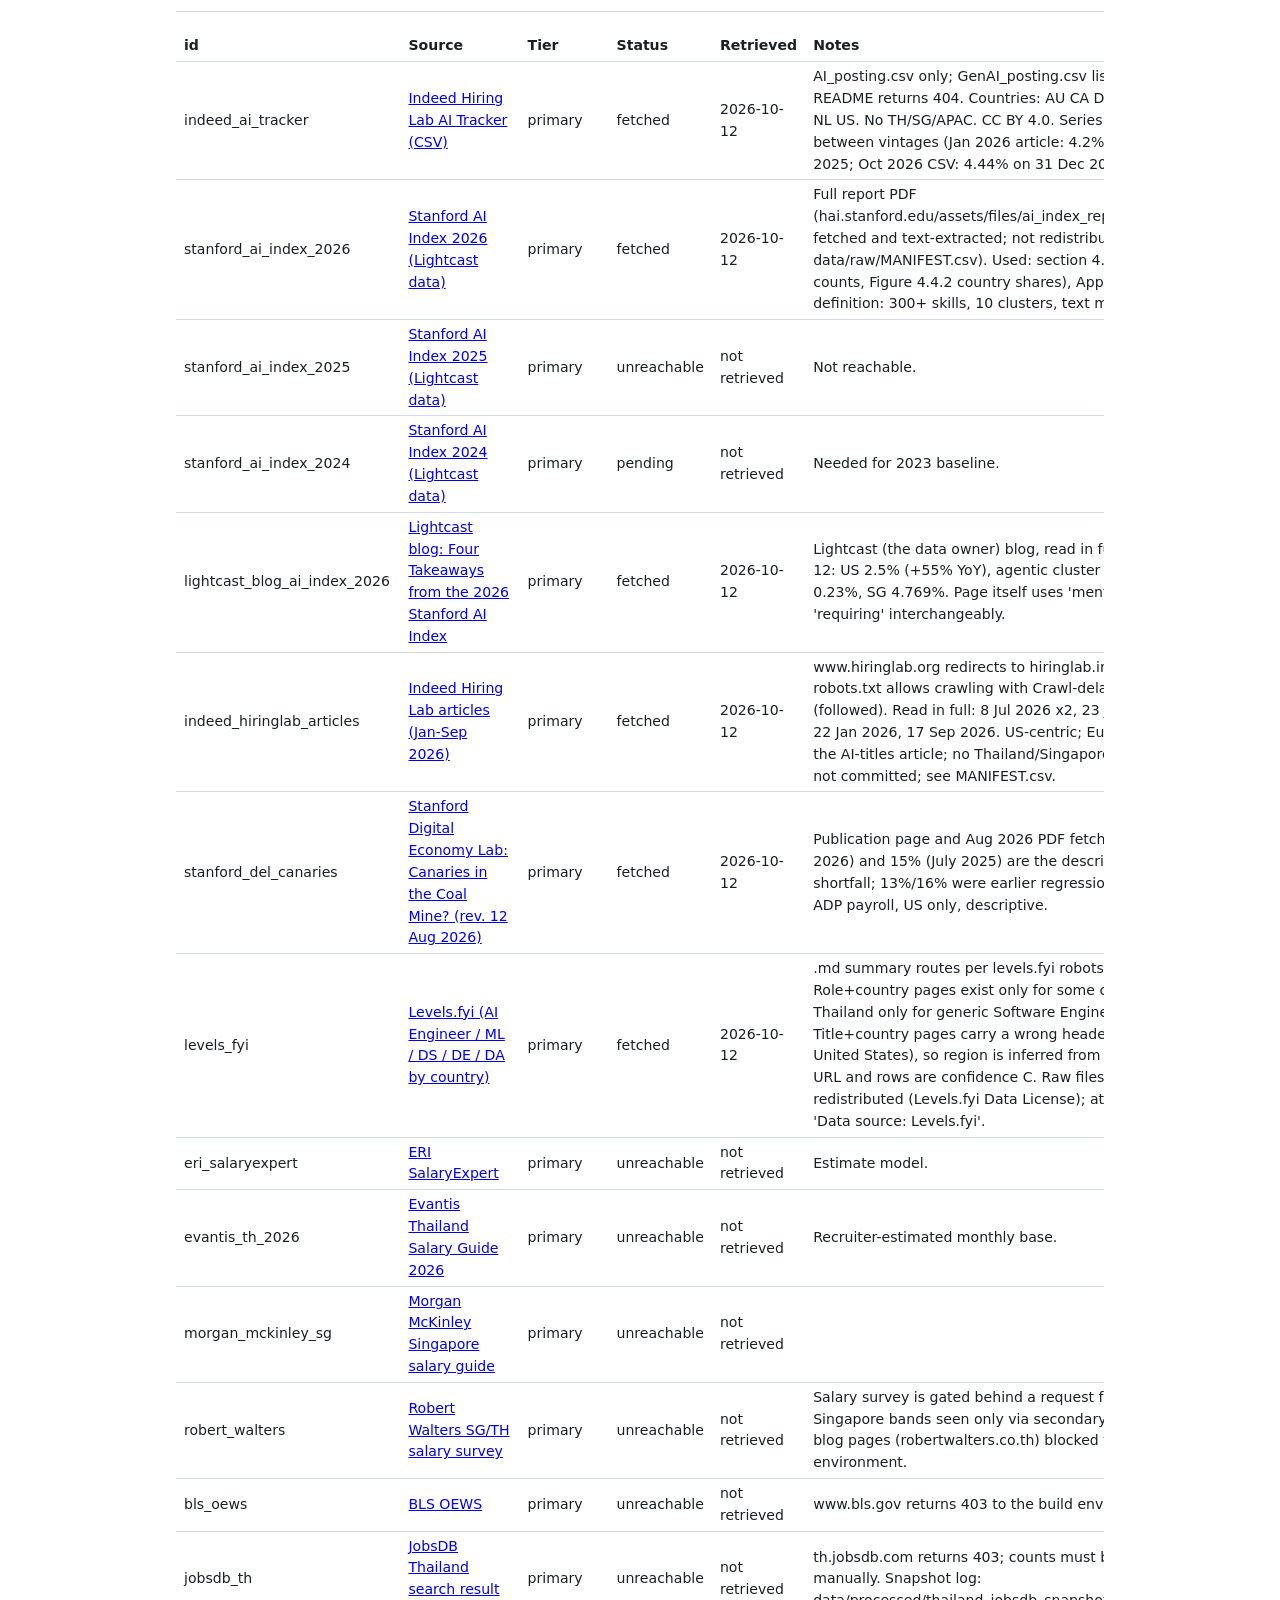
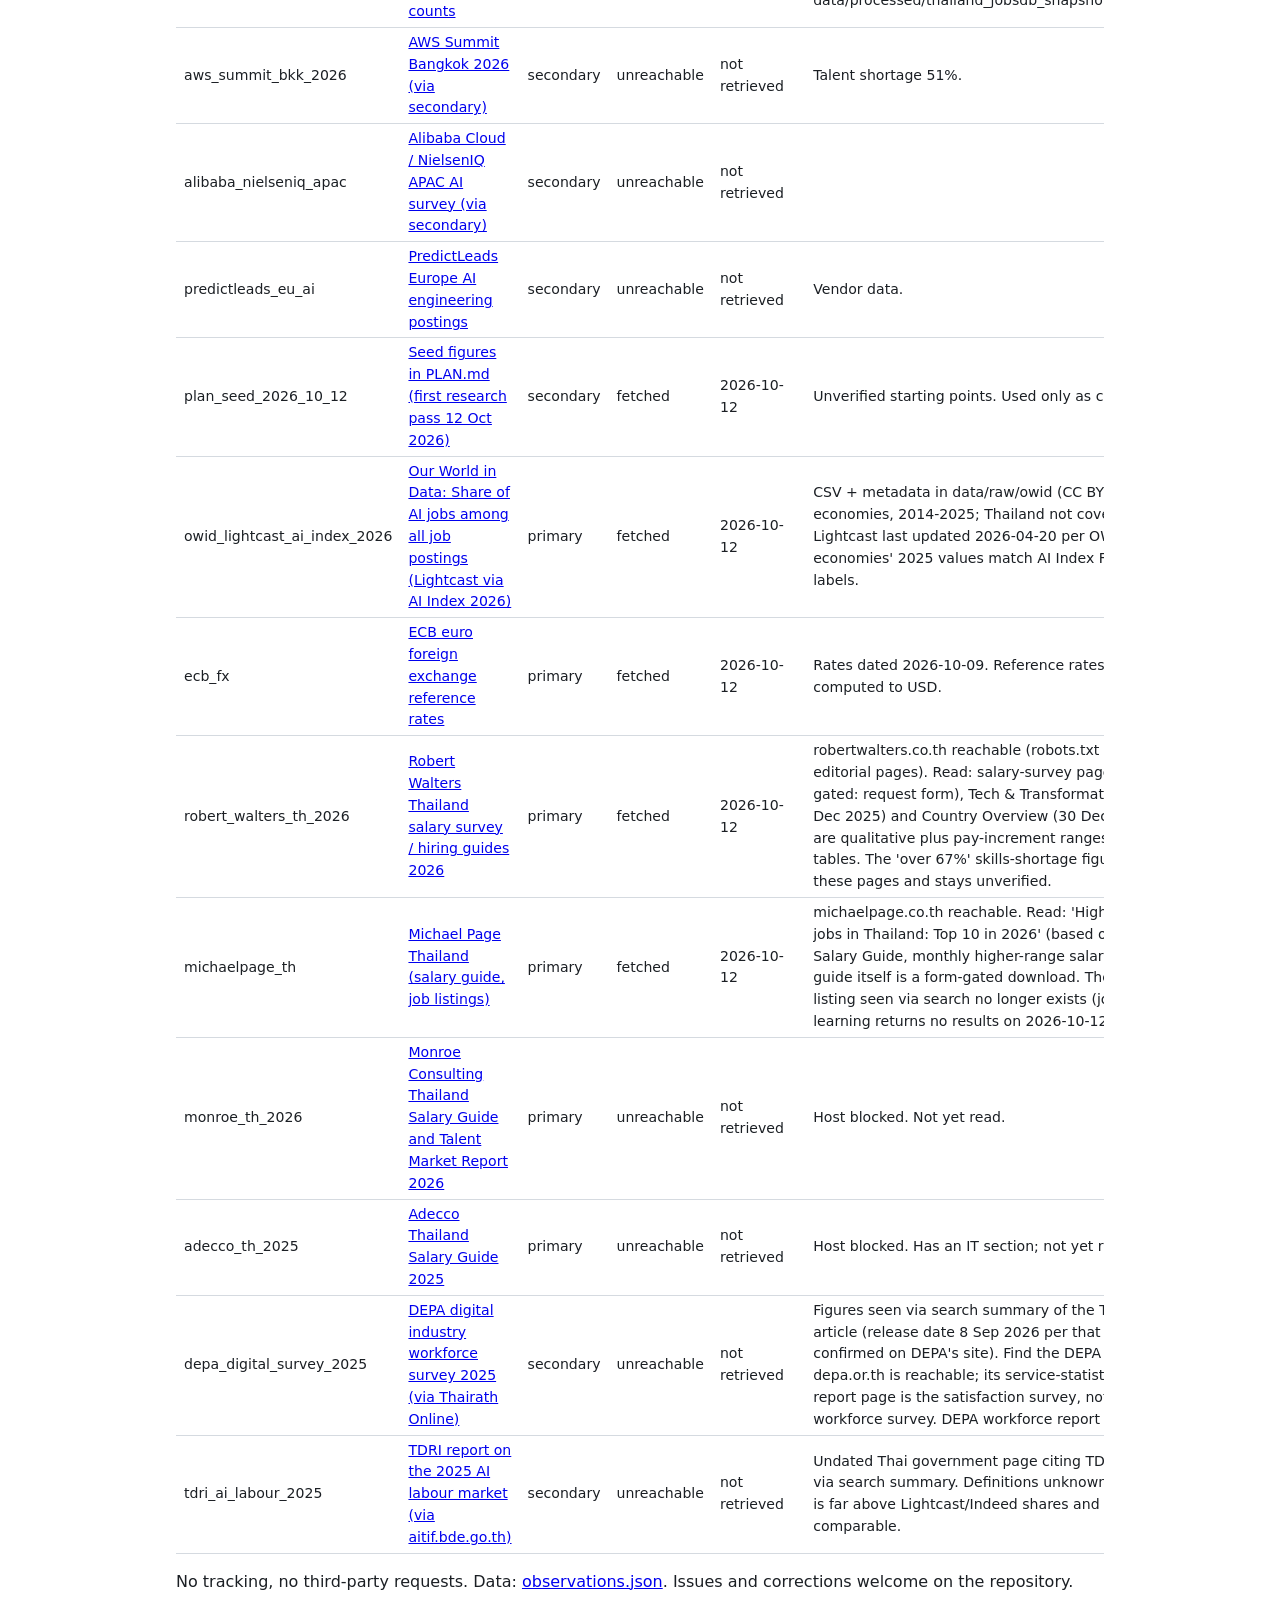
==== commit 16cd09fb: "Global-first framing; Thailand page limited to what exists; add read Thai recruiter pages - Reframe " ====
--- a/site/index.html
+++ b/site/index.html
@@ -1,8 +1,8 @@
 <!doctype html><html lang="en"><head><meta charset="utf-8"><meta name="viewport" content="width=device-width,initial-scale=1">
 <title>Overview | AI careers EDA</title><link rel="stylesheet" href="style.css"></head><body>
-<header><nav><a href="index.html">Overview</a><a href="compare.html">Thailand vs world</a><a href="index.html#roles">Roles</a><a href="index.html#limits">Method and limits</a><a href="index.html#sources">Sources</a></nav><div class="banner"><strong>Exploratory.</strong> Not financial or career advice. Thai data is limited. Figures marked confidence C are hidden unless you tick the box below.</div><label class="ctl"><input type="checkbox" id="incl-c"> include confidence C (secondary or unverified) figures</label></header>
-<main><h1>AI-related careers, late 2023 to Oct 2026</h1>
-<p>An exploratory, source-traceable look at how AI-related careers changed, comparing Thailand with the US, Europe and Singapore/APAC. It starts from no hypothesis and reports what each source says, including where sources disagree or where there is no data.</p>
+<header><nav><a href="index.html">Overview</a><a href="thailand.html">Thailand (limited evidence)</a><a href="index.html#roles">Roles</a><a href="index.html#limits">Method and limits</a><a href="index.html#sources">Sources</a></nav><div class="banner"><strong>Exploratory.</strong> Not financial or career advice. Thai data is limited. Figures marked confidence C are hidden unless you tick the box below.</div><label class="ctl"><input type="checkbox" id="incl-c"> include confidence C (secondary or unverified) figures</label></header>
+<main><h1>AI-related careers, late 2023 to Oct 2026: a global view</h1>
+<p>An exploratory, source-traceable look at how AI-related careers changed, mainly in the US and Europe, with Singapore and Hong Kong as APAC context. It starts from no hypothesis and reports what each source says, including where sources disagree or where there is no data. <strong>Thailand has its own page</strong> because the usable Thai evidence is thin: no Thai series exists in the open datasets used here, and the Thai pay and demand figures are mostly recruiter statements or unverified. The <a href="thailand.html">Thailand page</a> shows what exists and what is missing.</p>
 <h2>Demand: Indeed AI keyword share</h2>
 <p>The share of Indeed job postings whose text contains AI keywords (for example "Machine Learning", "Data Science", "Artificial Intelligence"). It covers nine countries. <strong>Thailand, Singapore and other APAC markets are not in the dataset.</strong> A keyword match does not mean the job requires AI skills, and it counts relabelled titles as well as new demand.</p>
 <div data-chart="timeseries" data-metric="ai_keyword_share" data-regions="US,GB,DE,FR,NL,IE,IT,AU,CA" data-title="Indeed: share of job postings with AI keywords, monthly mean of daily values" data-sub="Unit: % of postings. Oct 2023 to Sep 2026. Source: Indeed Hiring Lab AI Tracker (CC BY 4.0)." data-name="indeed_ai_keyword_share"></div>
@@ -14,7 +14,7 @@
 <h2>Requirements and skills (US, Lightcast)</h2>
 <p>Counts of US AI-skill postings that list each skill, 2024 vs 2025 (a posting can list several skills). The AI Index notes that generative AI mentions grew 111% while their share of AI postings fell 5%, and that the share of AI postings mentioning ChatGPT, chatbot or conversational AI declined while agent-related and orchestration terms (for example LangGraph) rose. The "280%+" figure in the Lightcast blog is the agentic cluster's share of <em>all</em> US postings (0.06% to 0.23%); the larger percentages seen elsewhere describe single skills such as "Agentic AI" (151 to 16,541 postings). Only 2024 and 2025 are available; there is no 2023 skill baseline in the sources read so far.</p>
 <div data-chart="bars" data-metric="ai_skill_postings_count" data-group="skill" data-title="US AI job postings listing each skill, 2024 vs 2025" data-sub="Unit: postings (count). Lightcast via AI Index 2026, section 4.4." data-name="us_ai_skill_counts"></div>
-<h2>Pay</h2>
+<h2 id="pay">Pay</h2>
 <p>Pay figures are self-reported (Levels.fyi, verified in tiers but skewed towards big tech), recruiter-estimated, or modelled. Sources are shown side by side and never merged. Local currency comes first; USD uses the ECB reference rate of 9 Oct 2026. Percentile ranges are shown where the source gives them, because one median hides a wide spread (for the US AI Engineer page, p25 to p75 spans $109,500 to $211,250). Rows with confidence C are hidden by default. There is no 2023 to 2026 pay trend in the data collected.</p>
 <div data-chart="pay" data-title="Pay observations by source (annual total compensation unless the definition says otherwise)" data-sub="2026 cross-section only. Each row names its source, definition, n and confidence." data-name="pay_all"></div>
 <h2 id="entry">Entry level vs senior</h2>
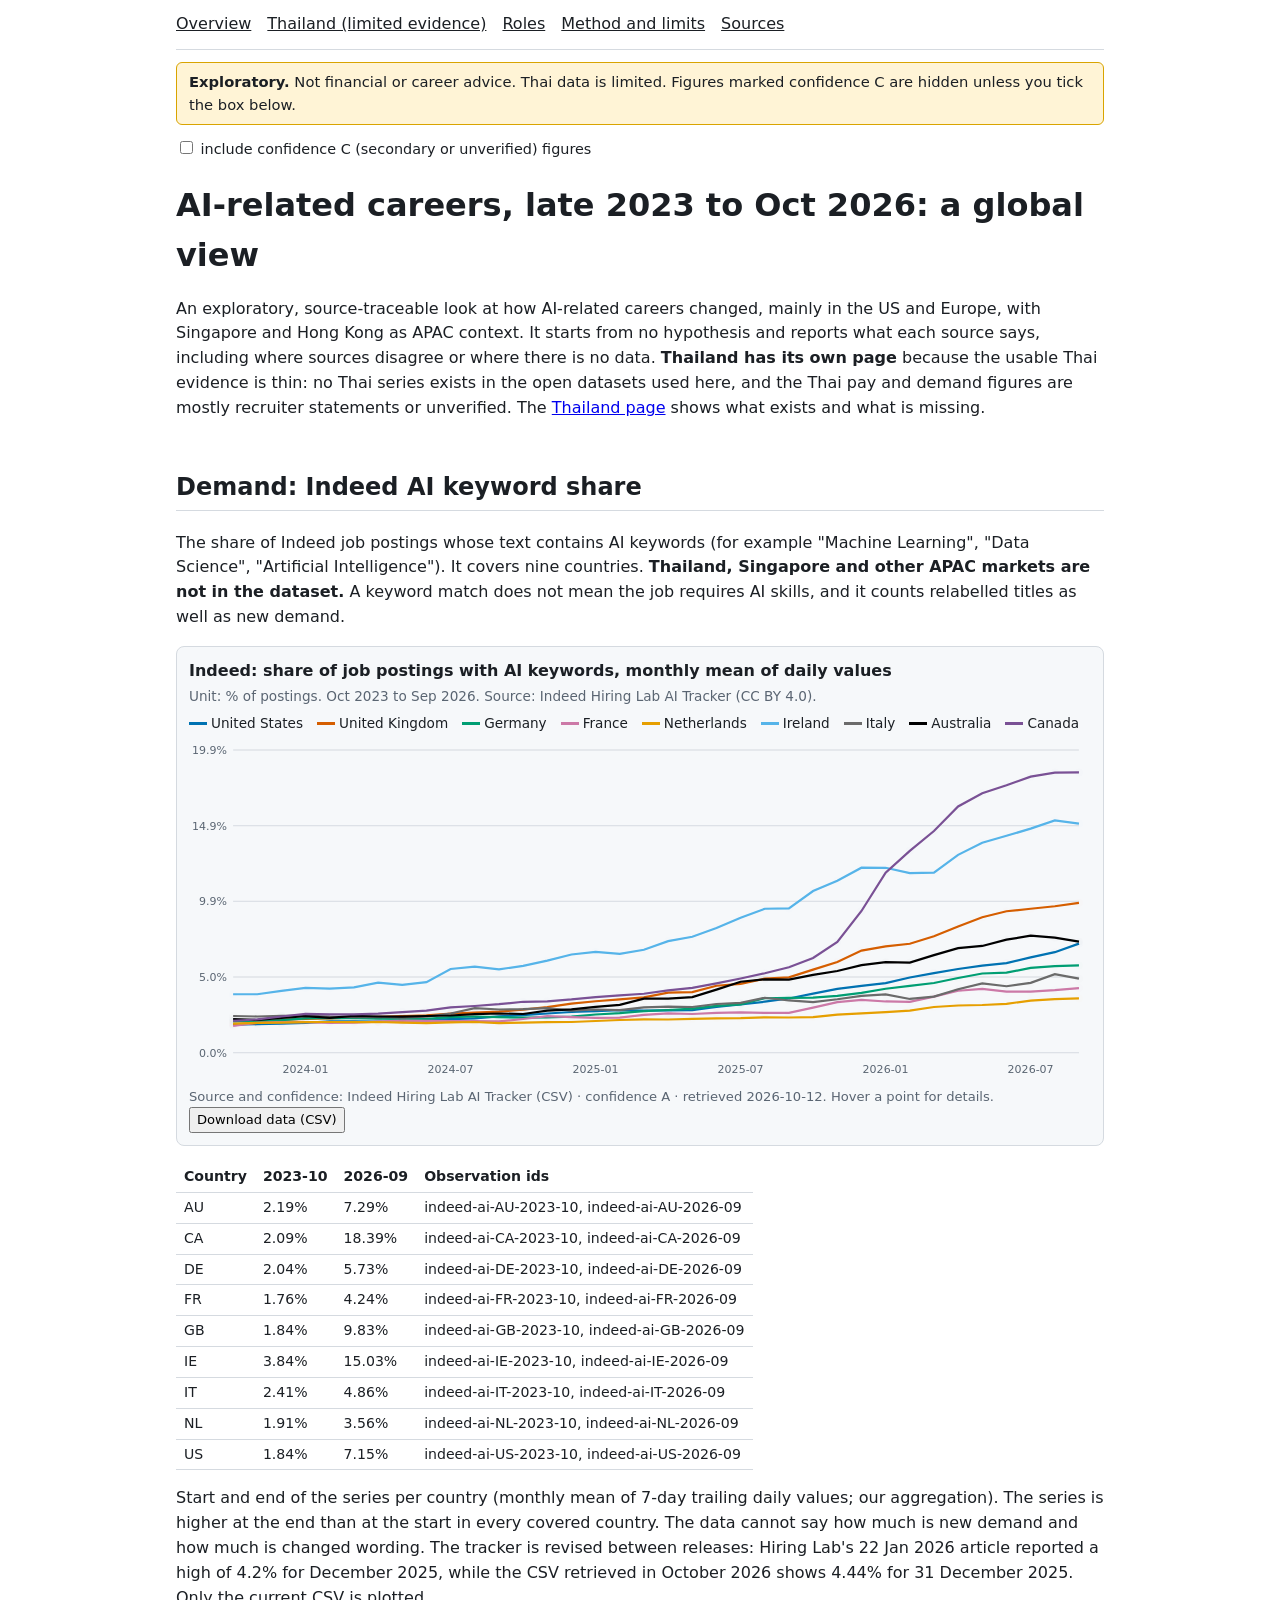
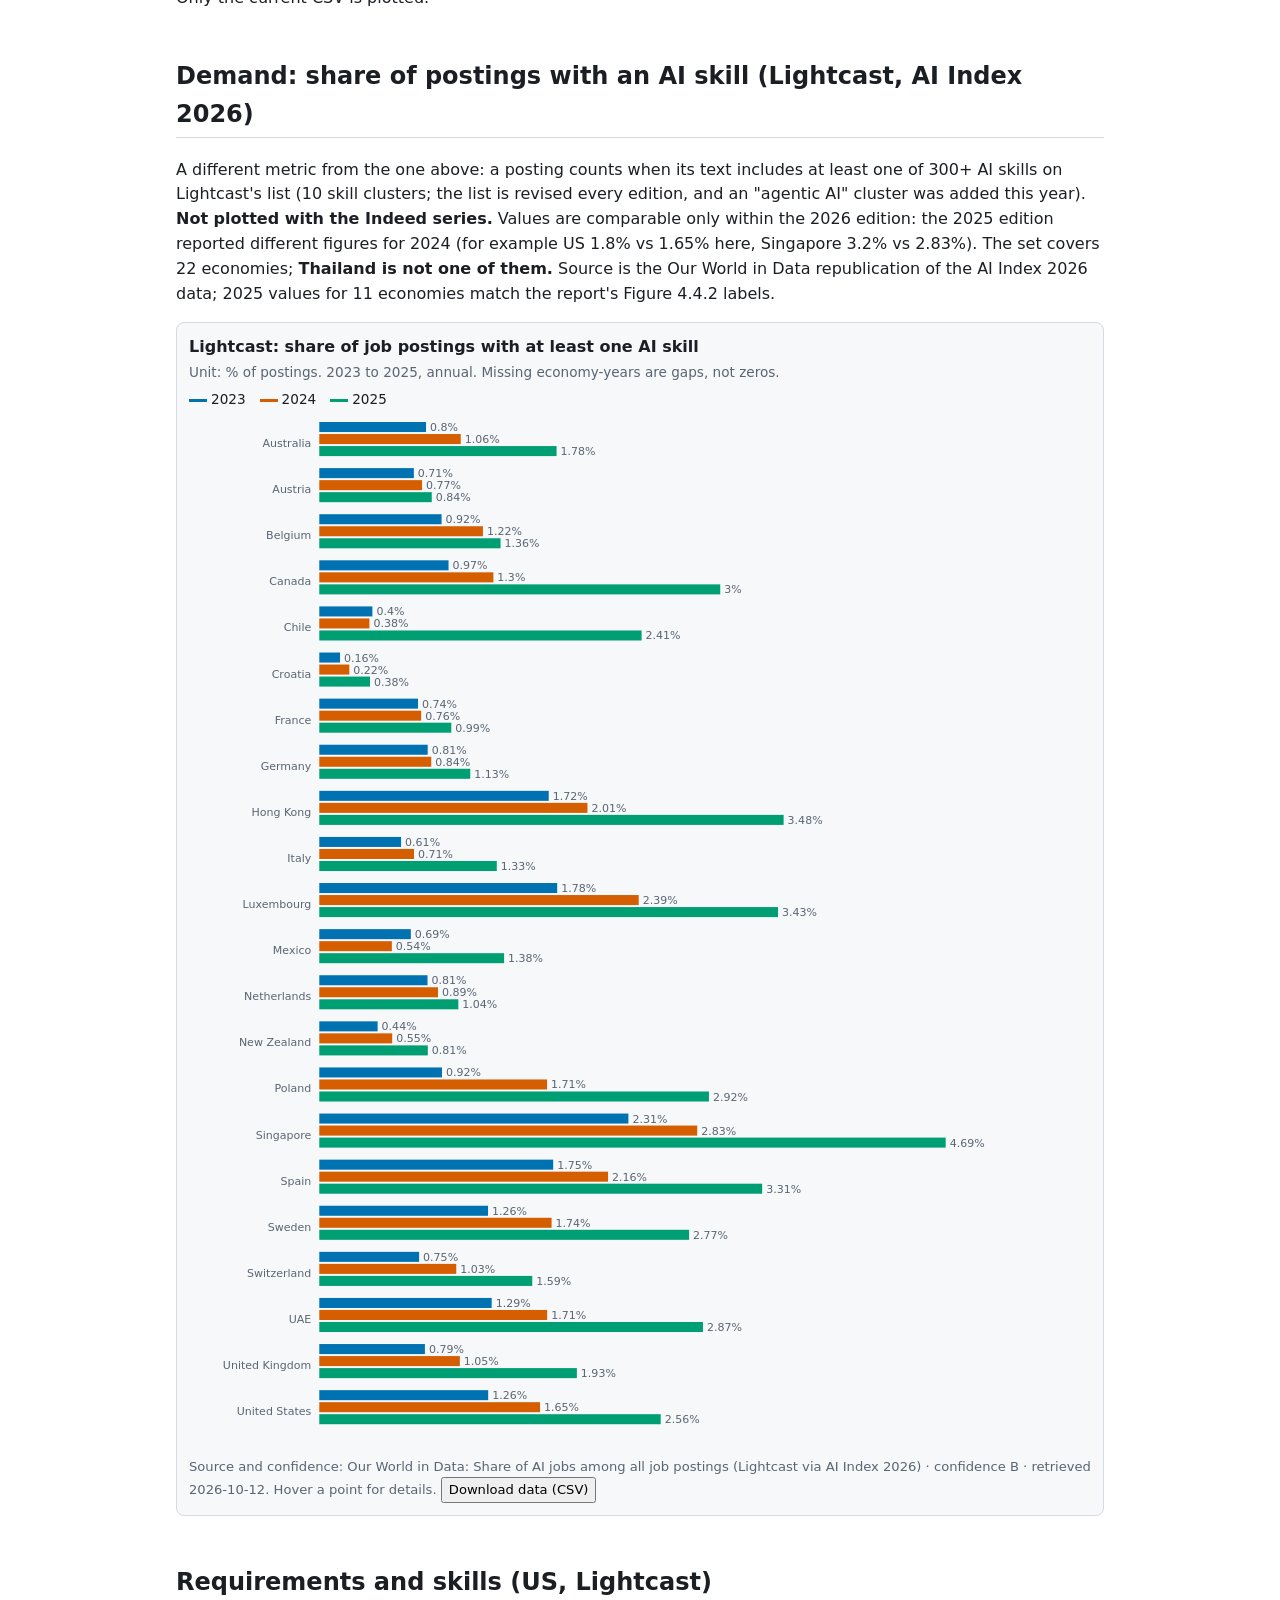
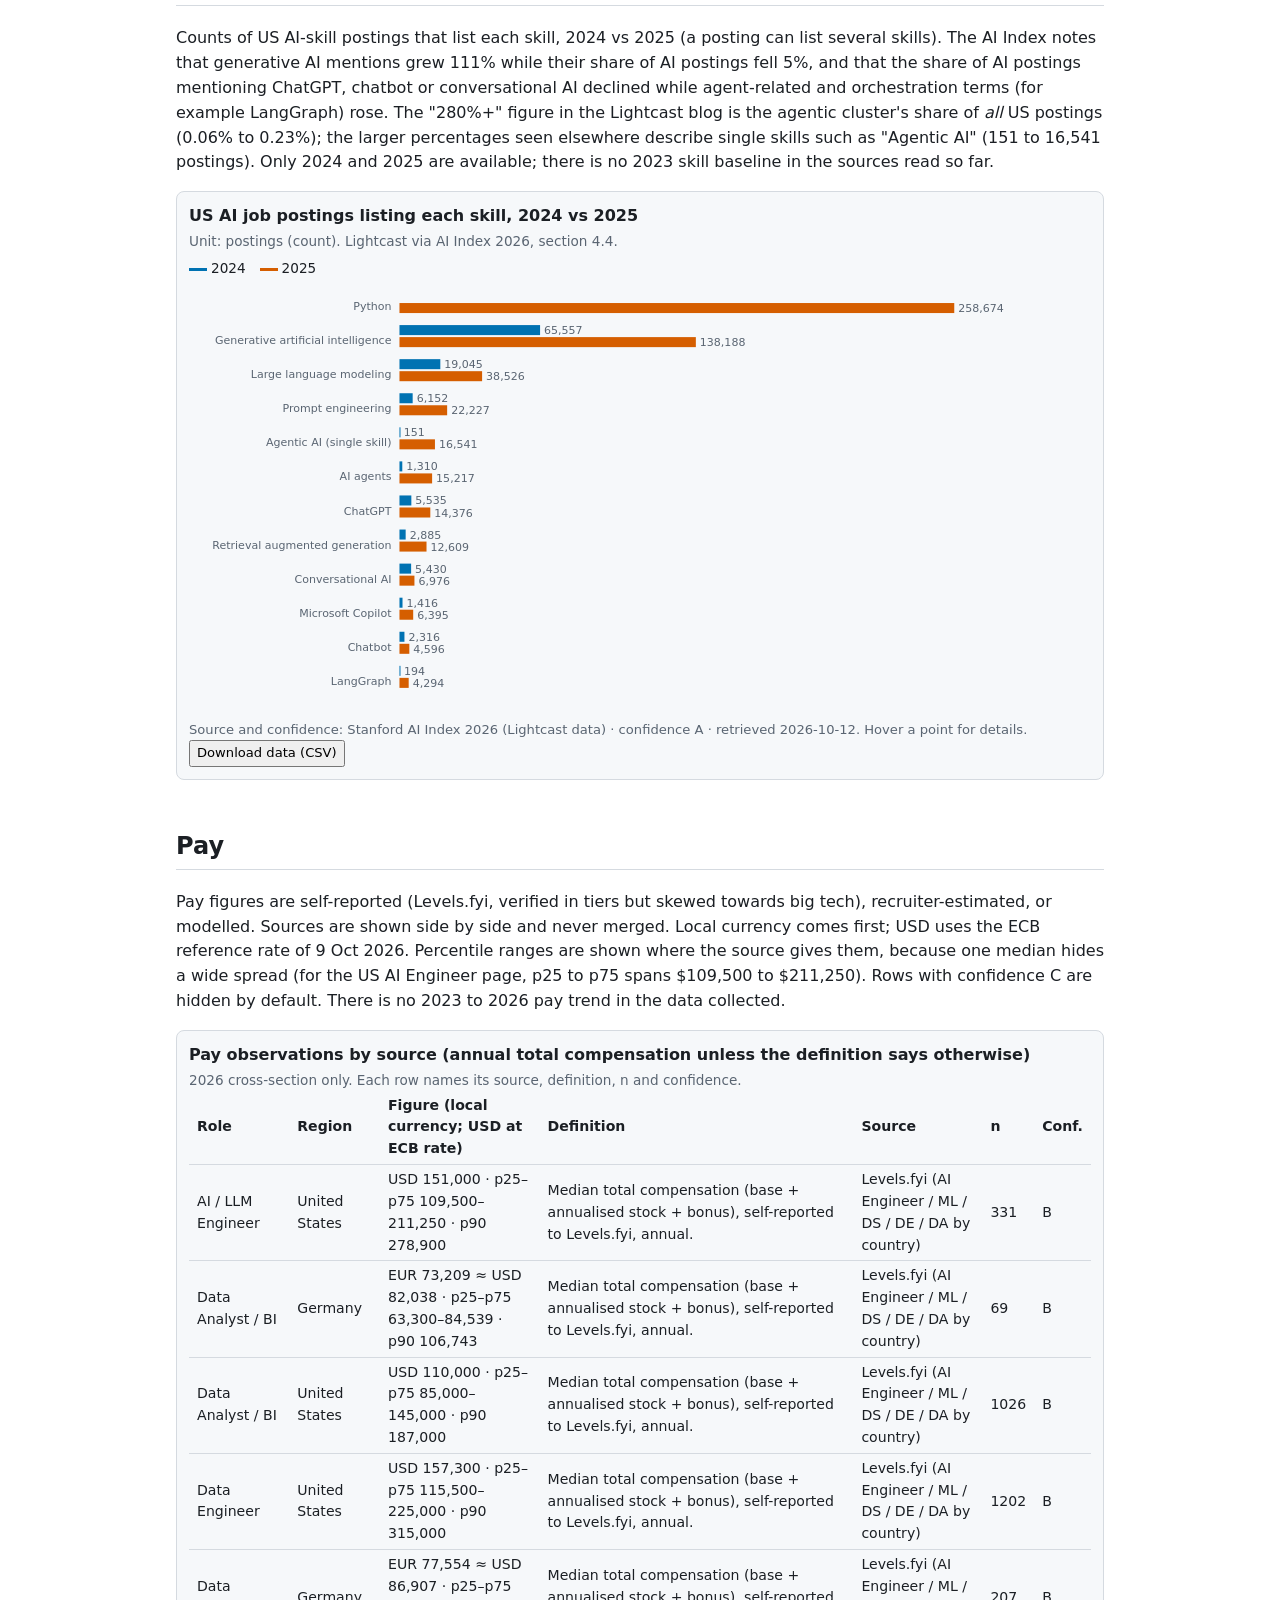
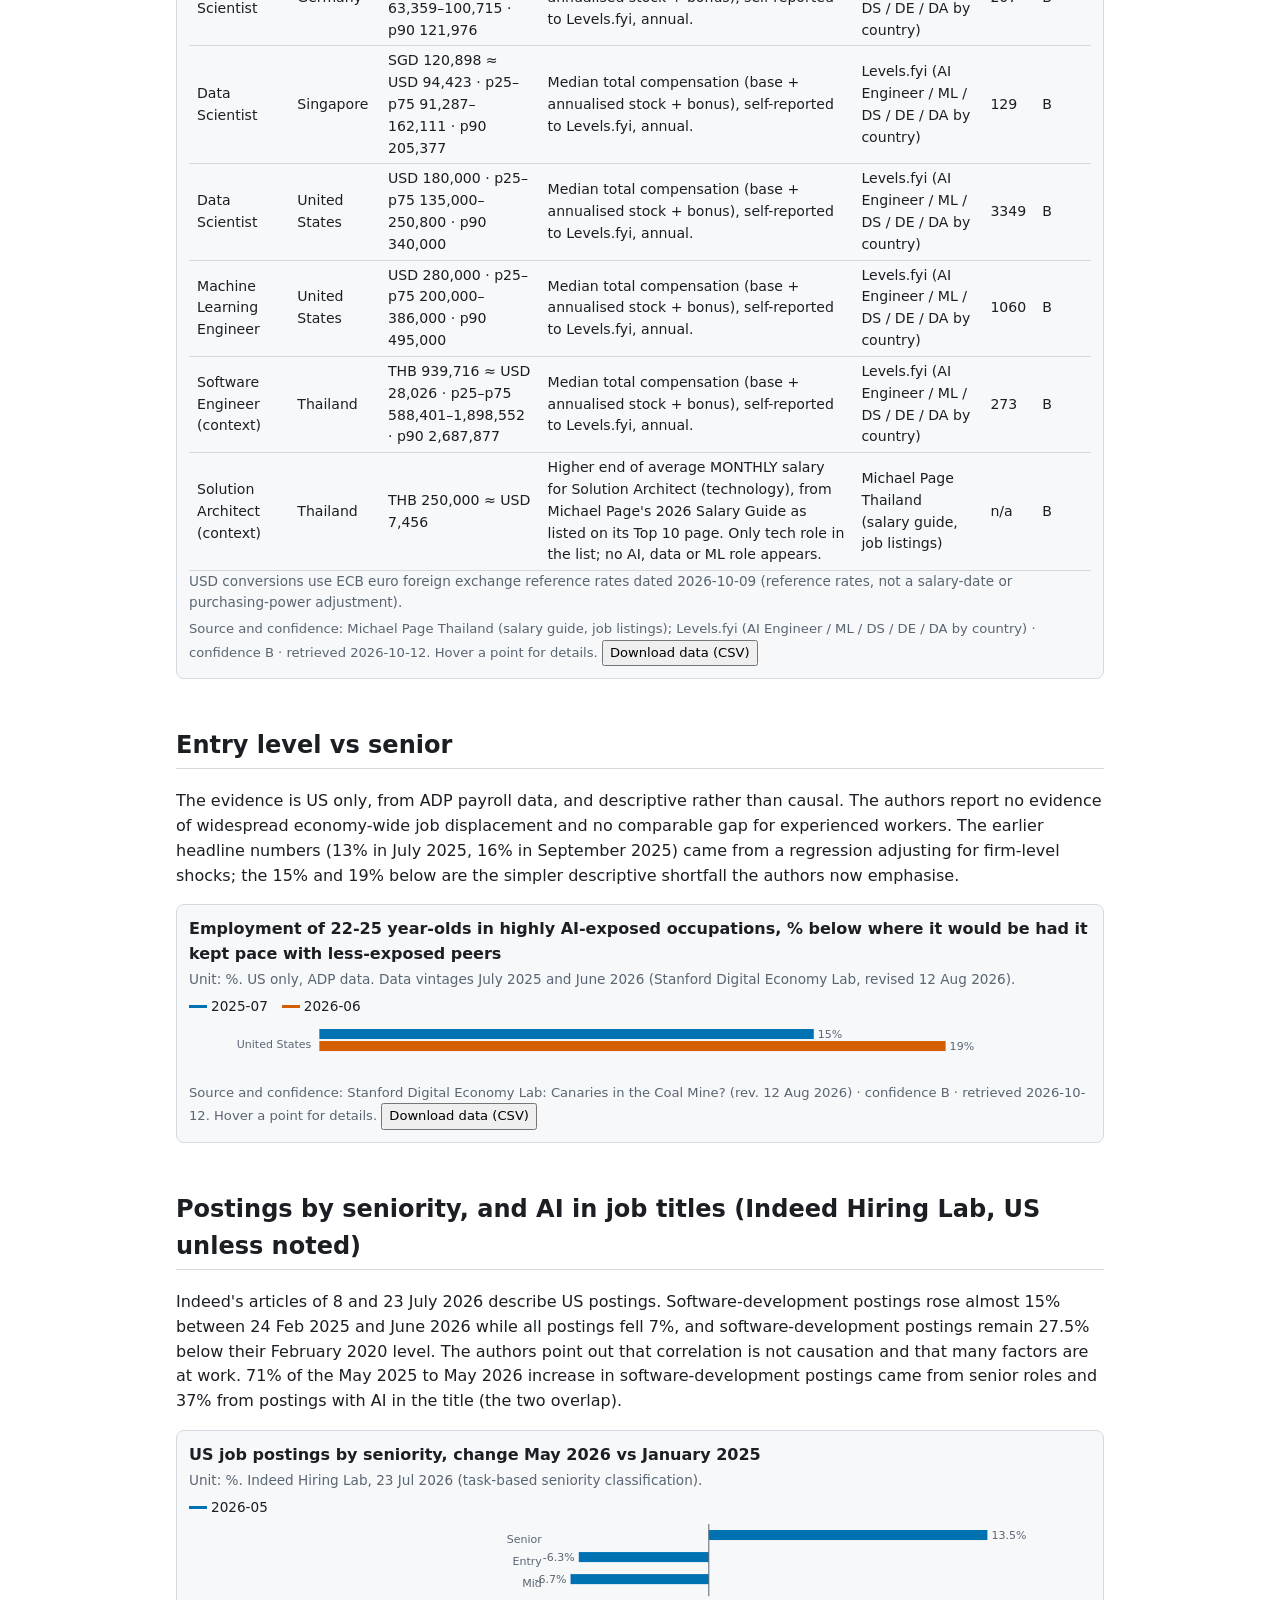
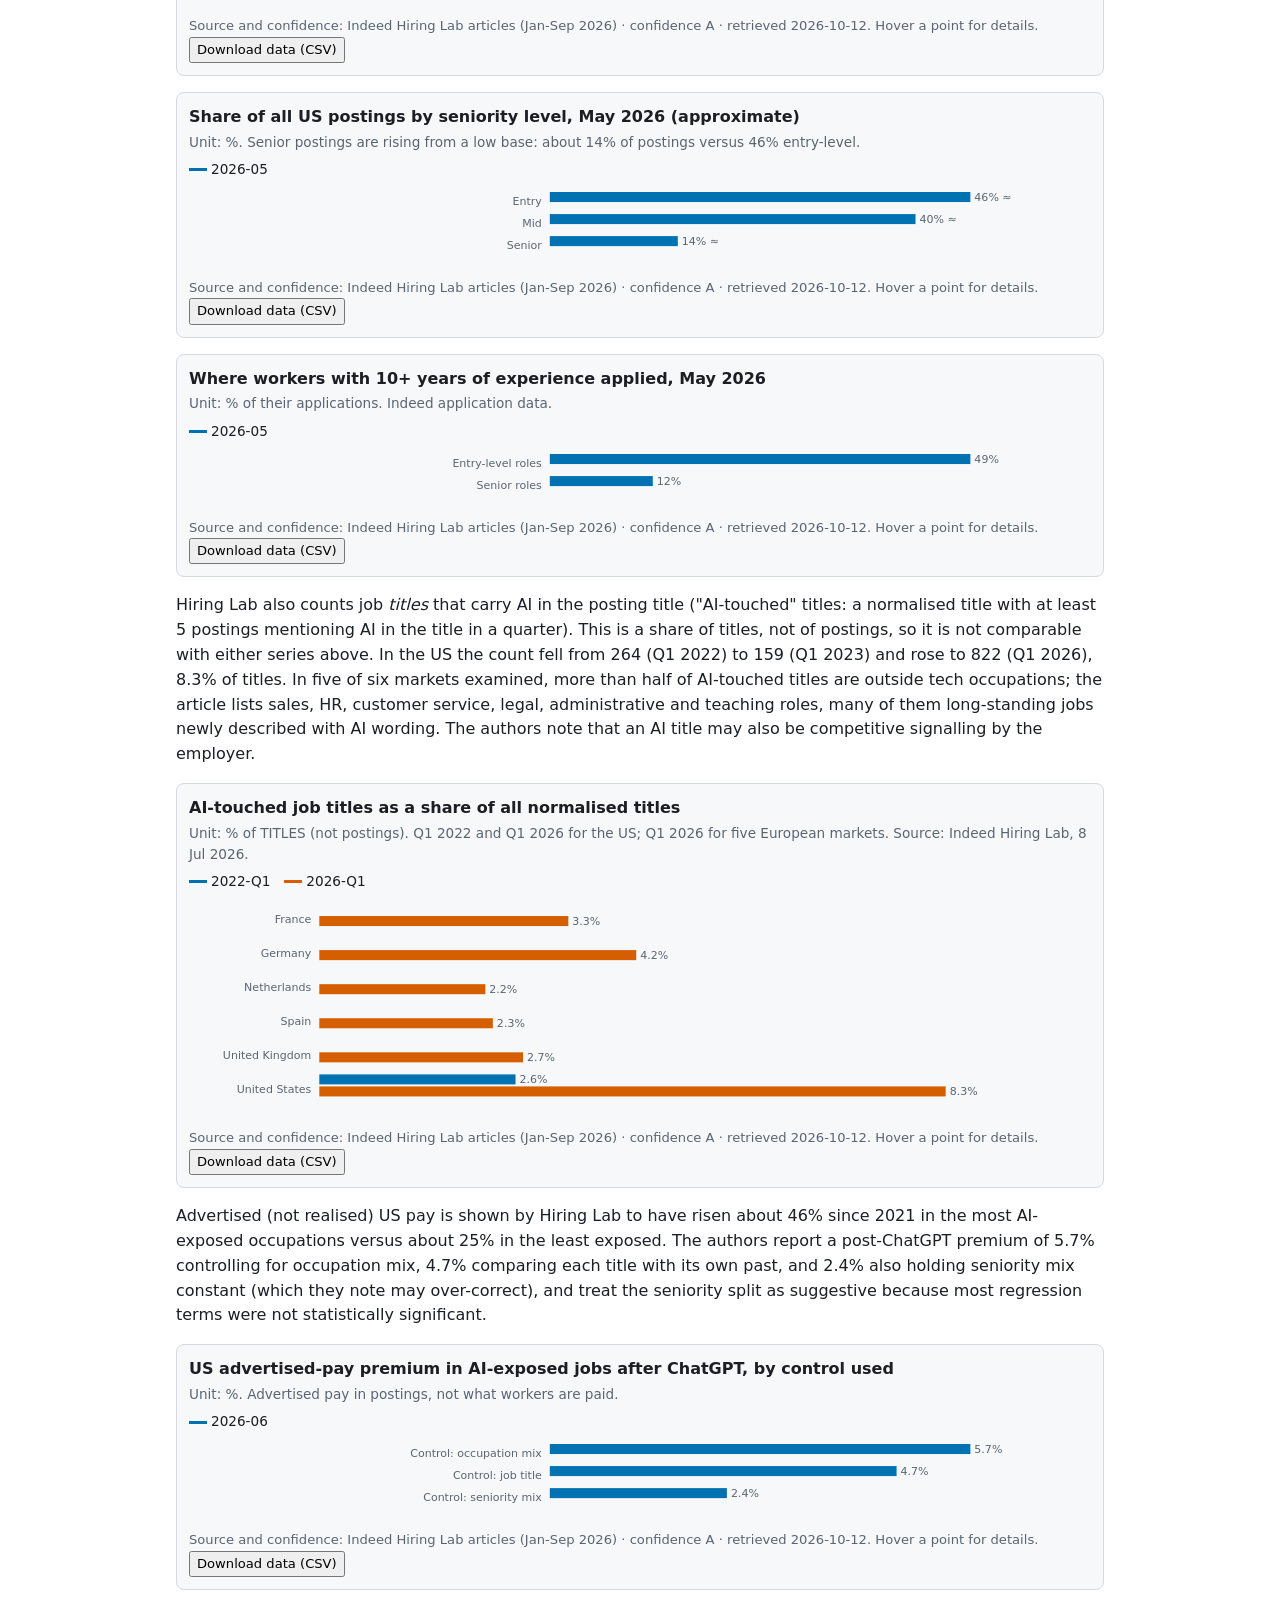
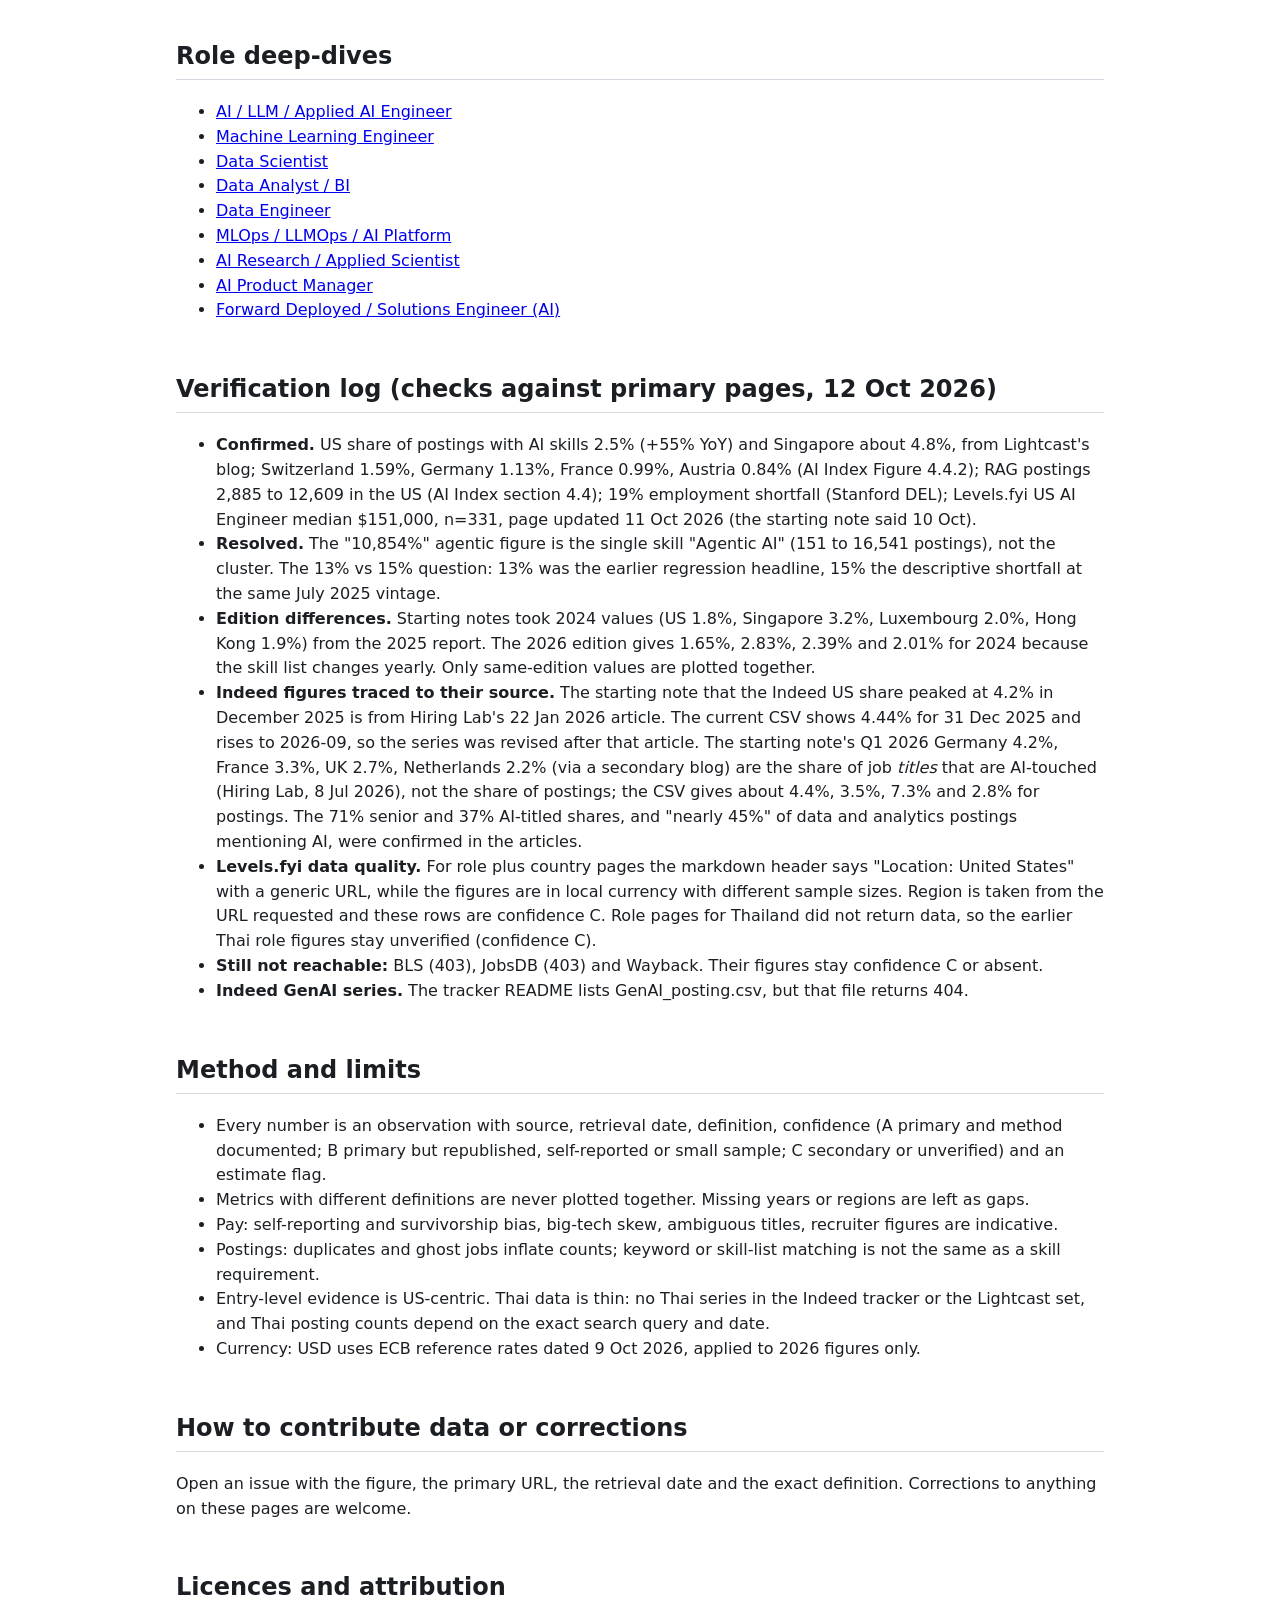
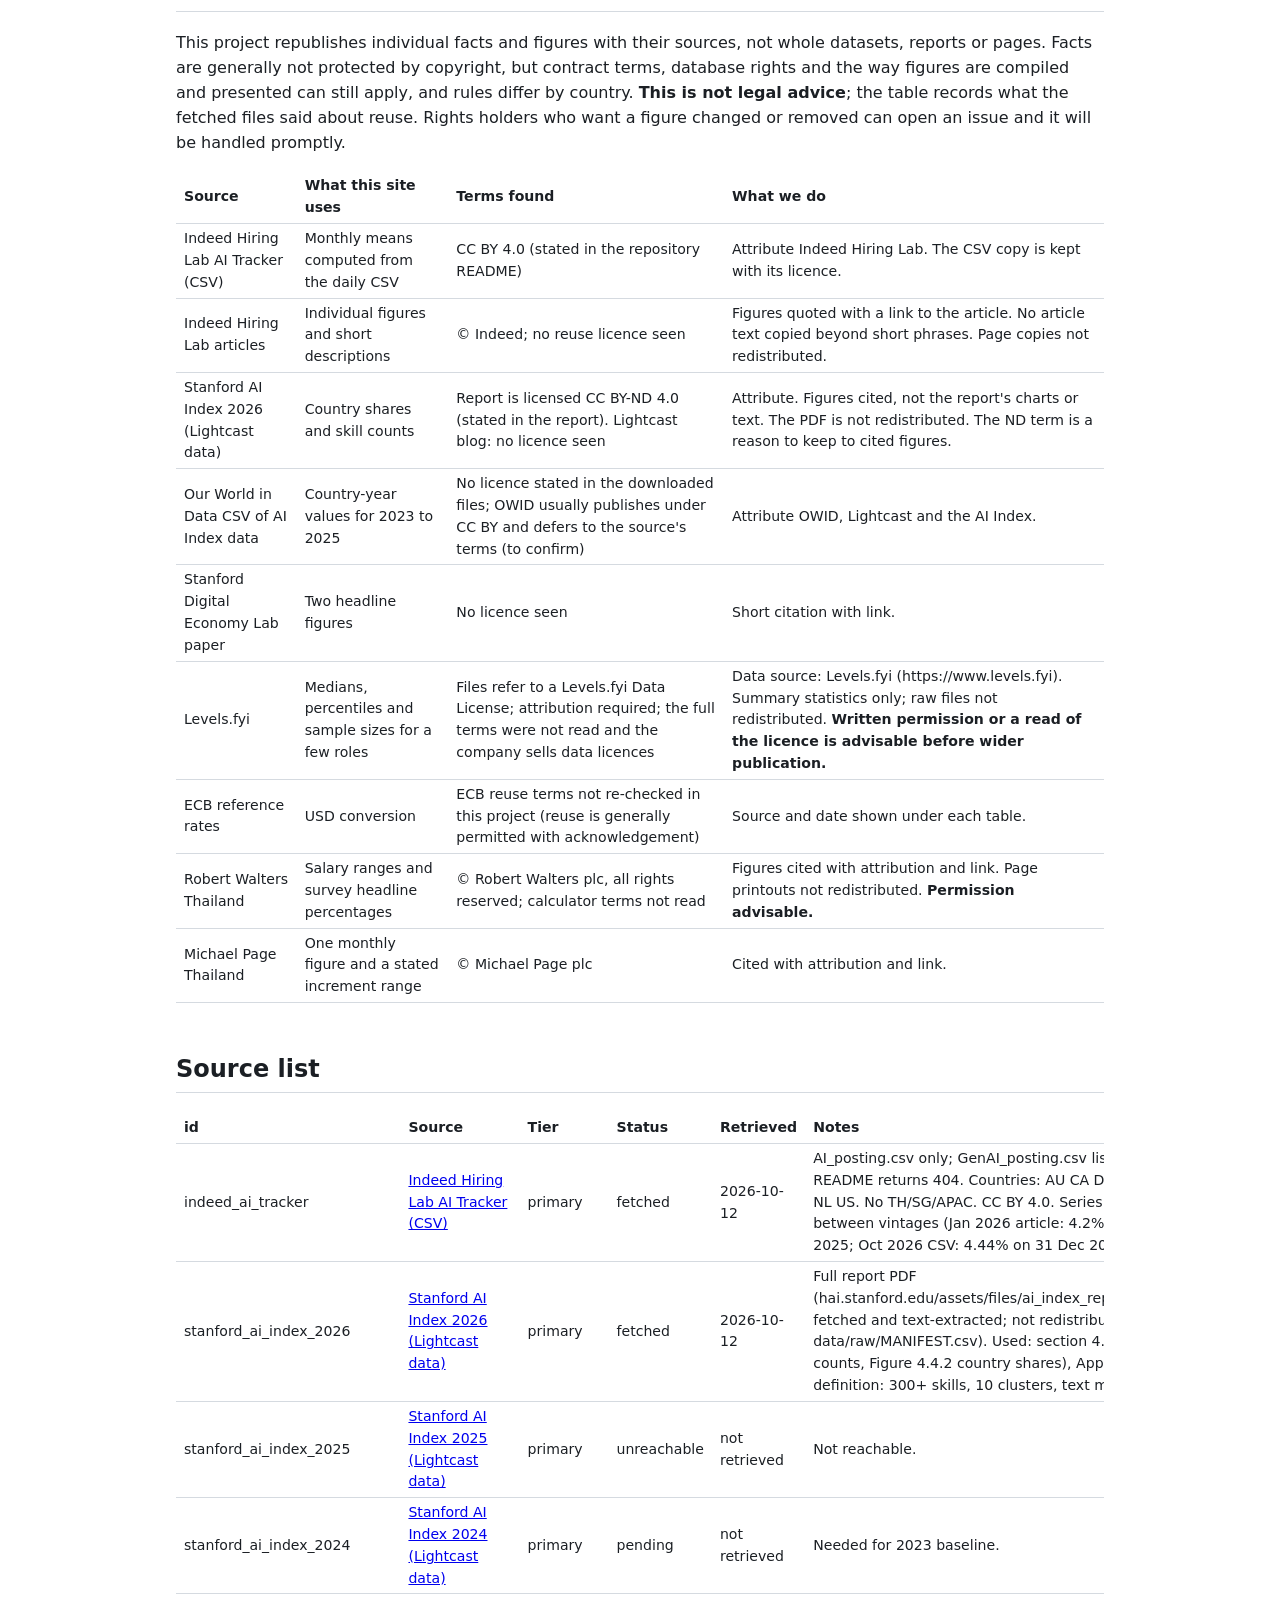
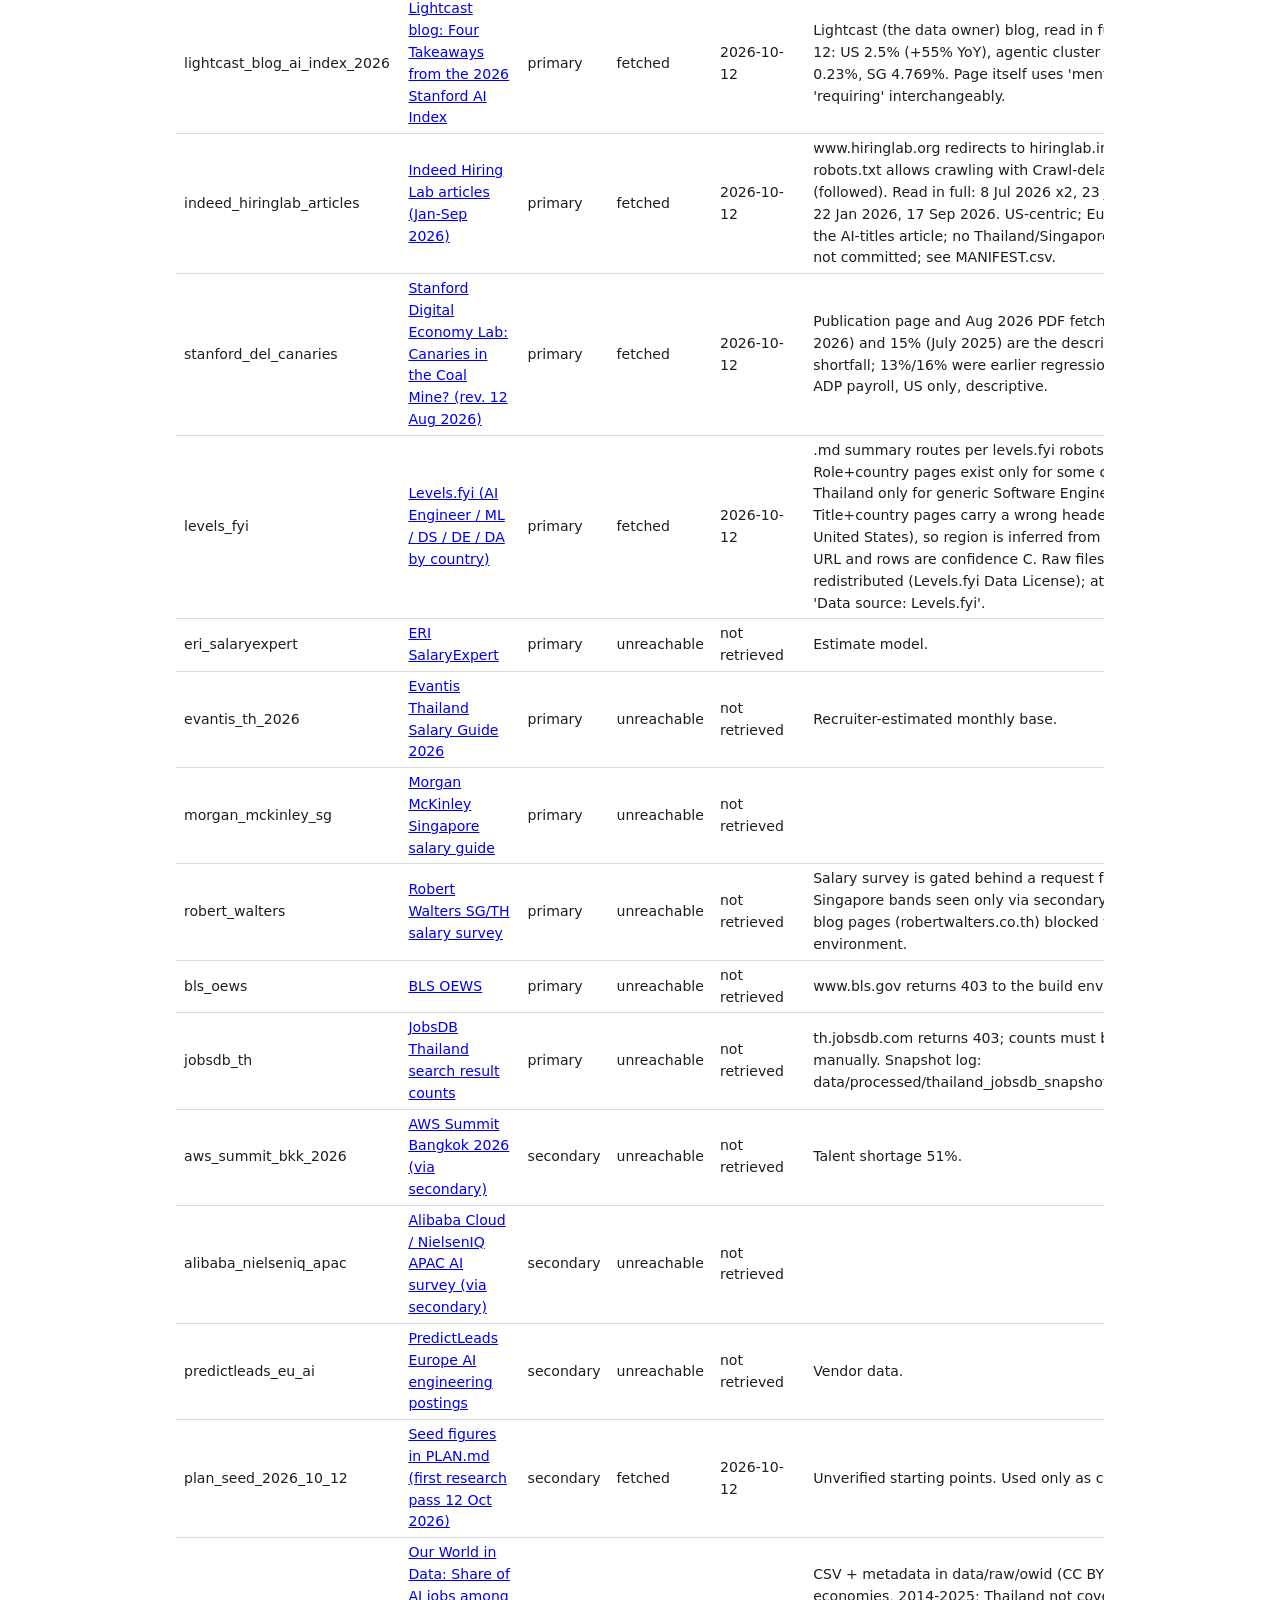
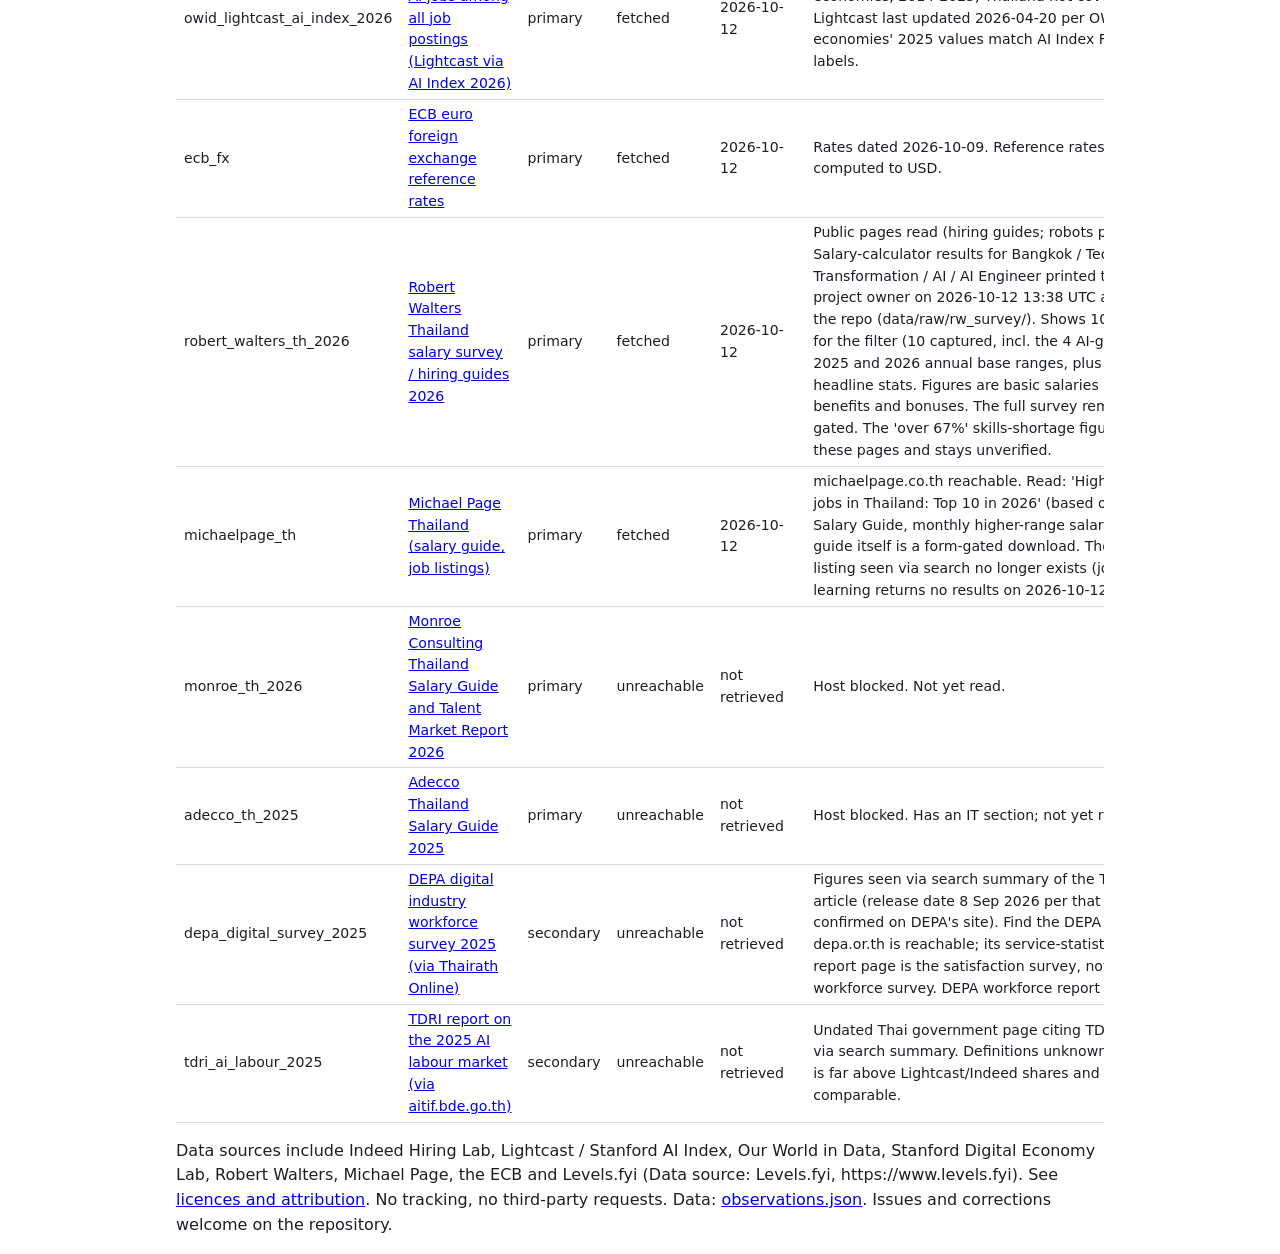
==== commit f1093d6b: "Ingest Robert Walters calculator data; licences and attribution section - Robert Walters Thailand (B" ====
--- a/site/index.html
+++ b/site/index.html
@@ -51,5 +51,8 @@
 </ul>
 <h2>How to contribute data or corrections</h2>
 <p>Open an issue with the figure, the primary URL, the retrieval date and the exact definition. Corrections to anything on these pages are welcome.</p>
-<h2 id="sources">Source list</h2><div data-chart="sources" ></div></main><footer><p class="sub">No tracking, no third-party requests. Data: <a href="data/observations.json">observations.json</a>. Issues and corrections welcome on the repository.</p></footer>
+<h2 id="licences">Licences and attribution</h2>
+<p>This project republishes individual facts and figures with their sources, not whole datasets, reports or pages. Facts are generally not protected by copyright, but contract terms, database rights and the way figures are compiled and presented can still apply, and rules differ by country. <strong>This is not legal advice</strong>; the table records what the fetched files said about reuse. Rights holders who want a figure changed or removed can open an issue and it will be handled promptly.</p>
+<table><thead><tr><th>Source</th><th>What this site uses</th><th>Terms found</th><th>What we do</th></tr></thead><tbody><tr><td>Indeed Hiring Lab AI Tracker (CSV)</td><td>Monthly means computed from the daily CSV</td><td>CC BY 4.0 (stated in the repository README)</td><td>Attribute Indeed Hiring Lab. The CSV copy is kept with its licence.</td></tr><tr><td>Indeed Hiring Lab articles</td><td>Individual figures and short descriptions</td><td>&copy; Indeed; no reuse licence seen</td><td>Figures quoted with a link to the article. No article text copied beyond short phrases. Page copies not redistributed.</td></tr><tr><td>Stanford AI Index 2026 (Lightcast data)</td><td>Country shares and skill counts</td><td>Report is licensed CC BY-ND 4.0 (stated in the report). Lightcast blog: no licence seen</td><td>Attribute. Figures cited, not the report's charts or text. The PDF is not redistributed. The ND term is a reason to keep to cited figures.</td></tr><tr><td>Our World in Data CSV of AI Index data</td><td>Country-year values for 2023 to 2025</td><td>No licence stated in the downloaded files; OWID usually publishes under CC BY and defers to the source's terms (to confirm)</td><td>Attribute OWID, Lightcast and the AI Index.</td></tr><tr><td>Stanford Digital Economy Lab paper</td><td>Two headline figures</td><td>No licence seen</td><td>Short citation with link.</td></tr><tr><td>Levels.fyi</td><td>Medians, percentiles and sample sizes for a few roles</td><td>Files refer to a Levels.fyi Data License; attribution required; the full terms were not read and the company sells data licences</td><td>Data source: Levels.fyi (https://www.levels.fyi). Summary statistics only; raw files not redistributed. <strong>Written permission or a read of the licence is advisable before wider publication.</strong></td></tr><tr><td>ECB reference rates</td><td>USD conversion</td><td>ECB reuse terms not re-checked in this project (reuse is generally permitted with acknowledgement)</td><td>Source and date shown under each table.</td></tr><tr><td>Robert Walters Thailand</td><td>Salary ranges and survey headline percentages</td><td>&copy; Robert Walters plc, all rights reserved; calculator terms not read</td><td>Figures cited with attribution and link. Page printouts not redistributed. <strong>Permission advisable.</strong></td></tr><tr><td>Michael Page Thailand</td><td>One monthly figure and a stated increment range</td><td>&copy; Michael Page plc</td><td>Cited with attribution and link.</td></tr></tbody></table>
+<h2 id="sources">Source list</h2><div data-chart="sources" ></div></main><footer><p class="sub">Data sources include Indeed Hiring Lab, Lightcast / Stanford AI Index, Our World in Data, Stanford Digital Economy Lab, Robert Walters, Michael Page, the ECB and Levels.fyi (Data source: Levels.fyi, https://www.levels.fyi). See <a href="index.html#licences">licences and attribution</a>. No tracking, no third-party requests. Data: <a href="data/observations.json">observations.json</a>. Issues and corrections welcome on the repository.</p></footer>
 <script src="app.js"></script></body></html>
